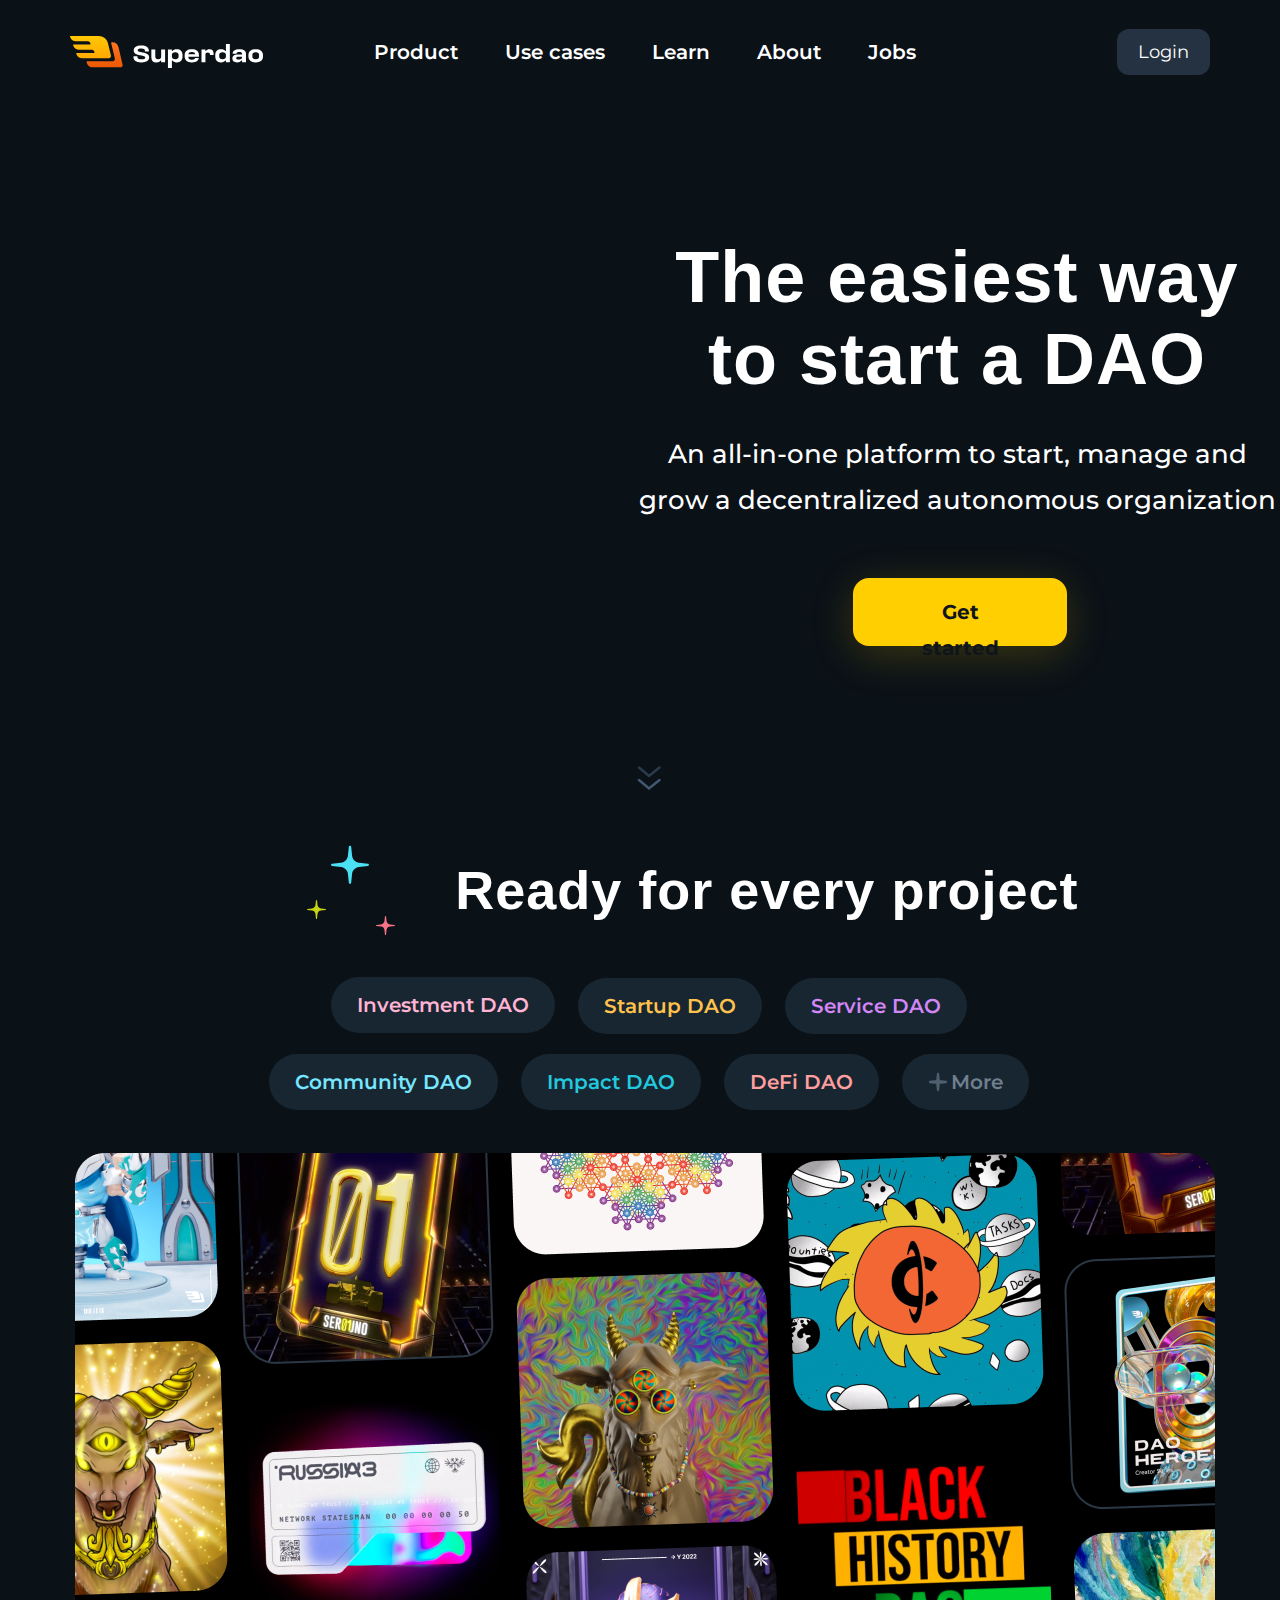
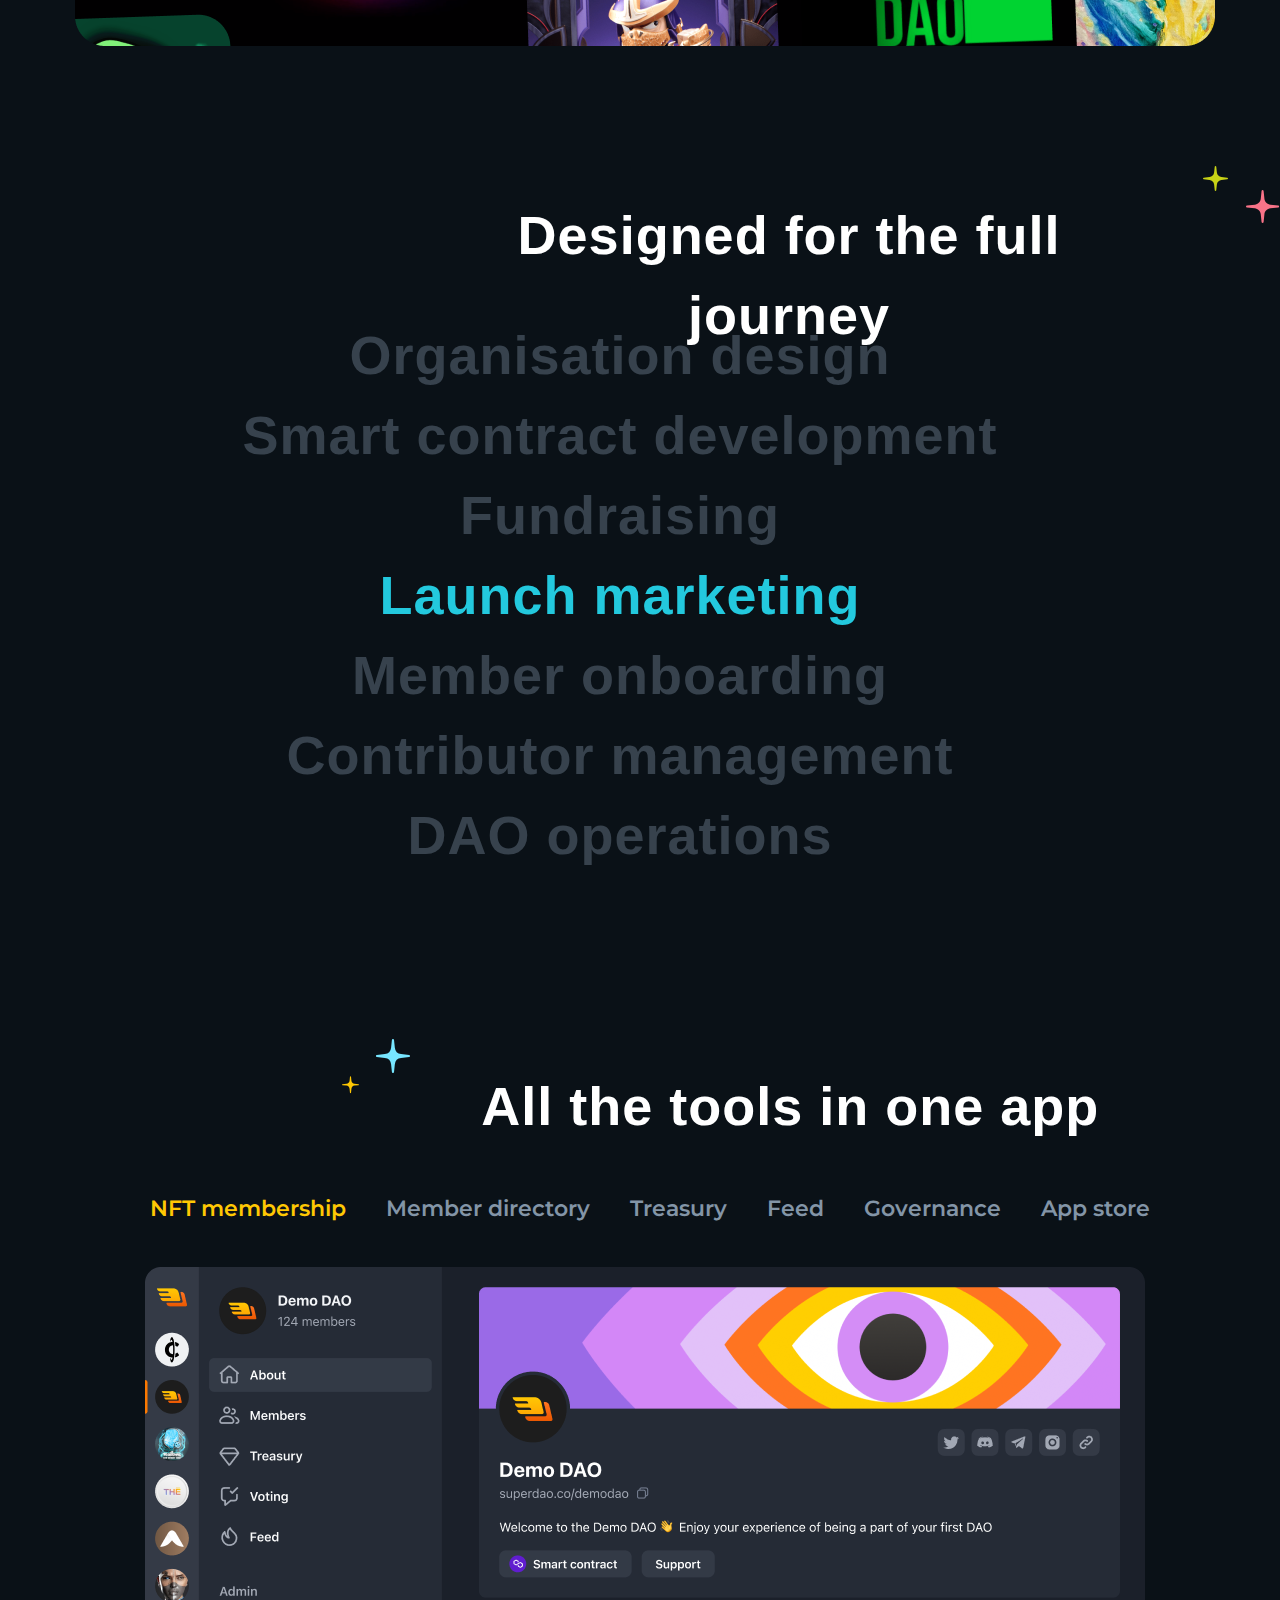
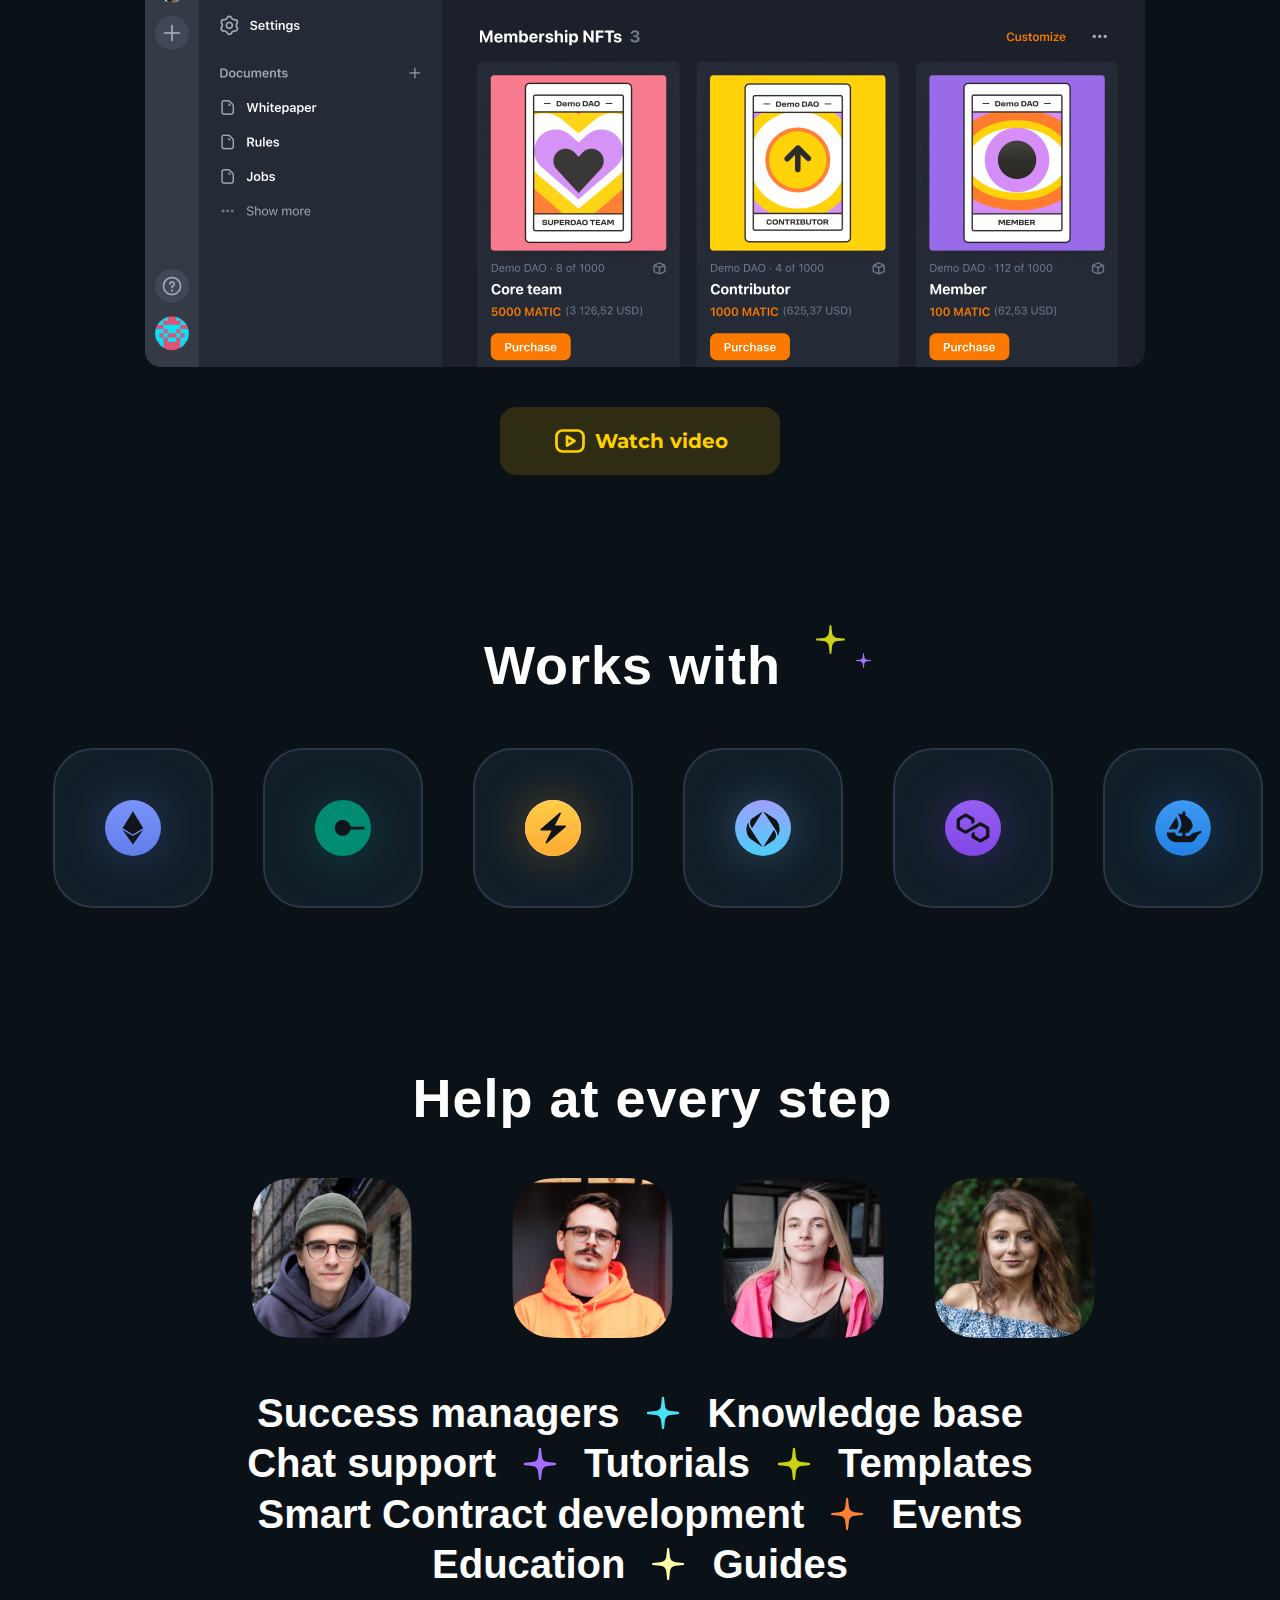
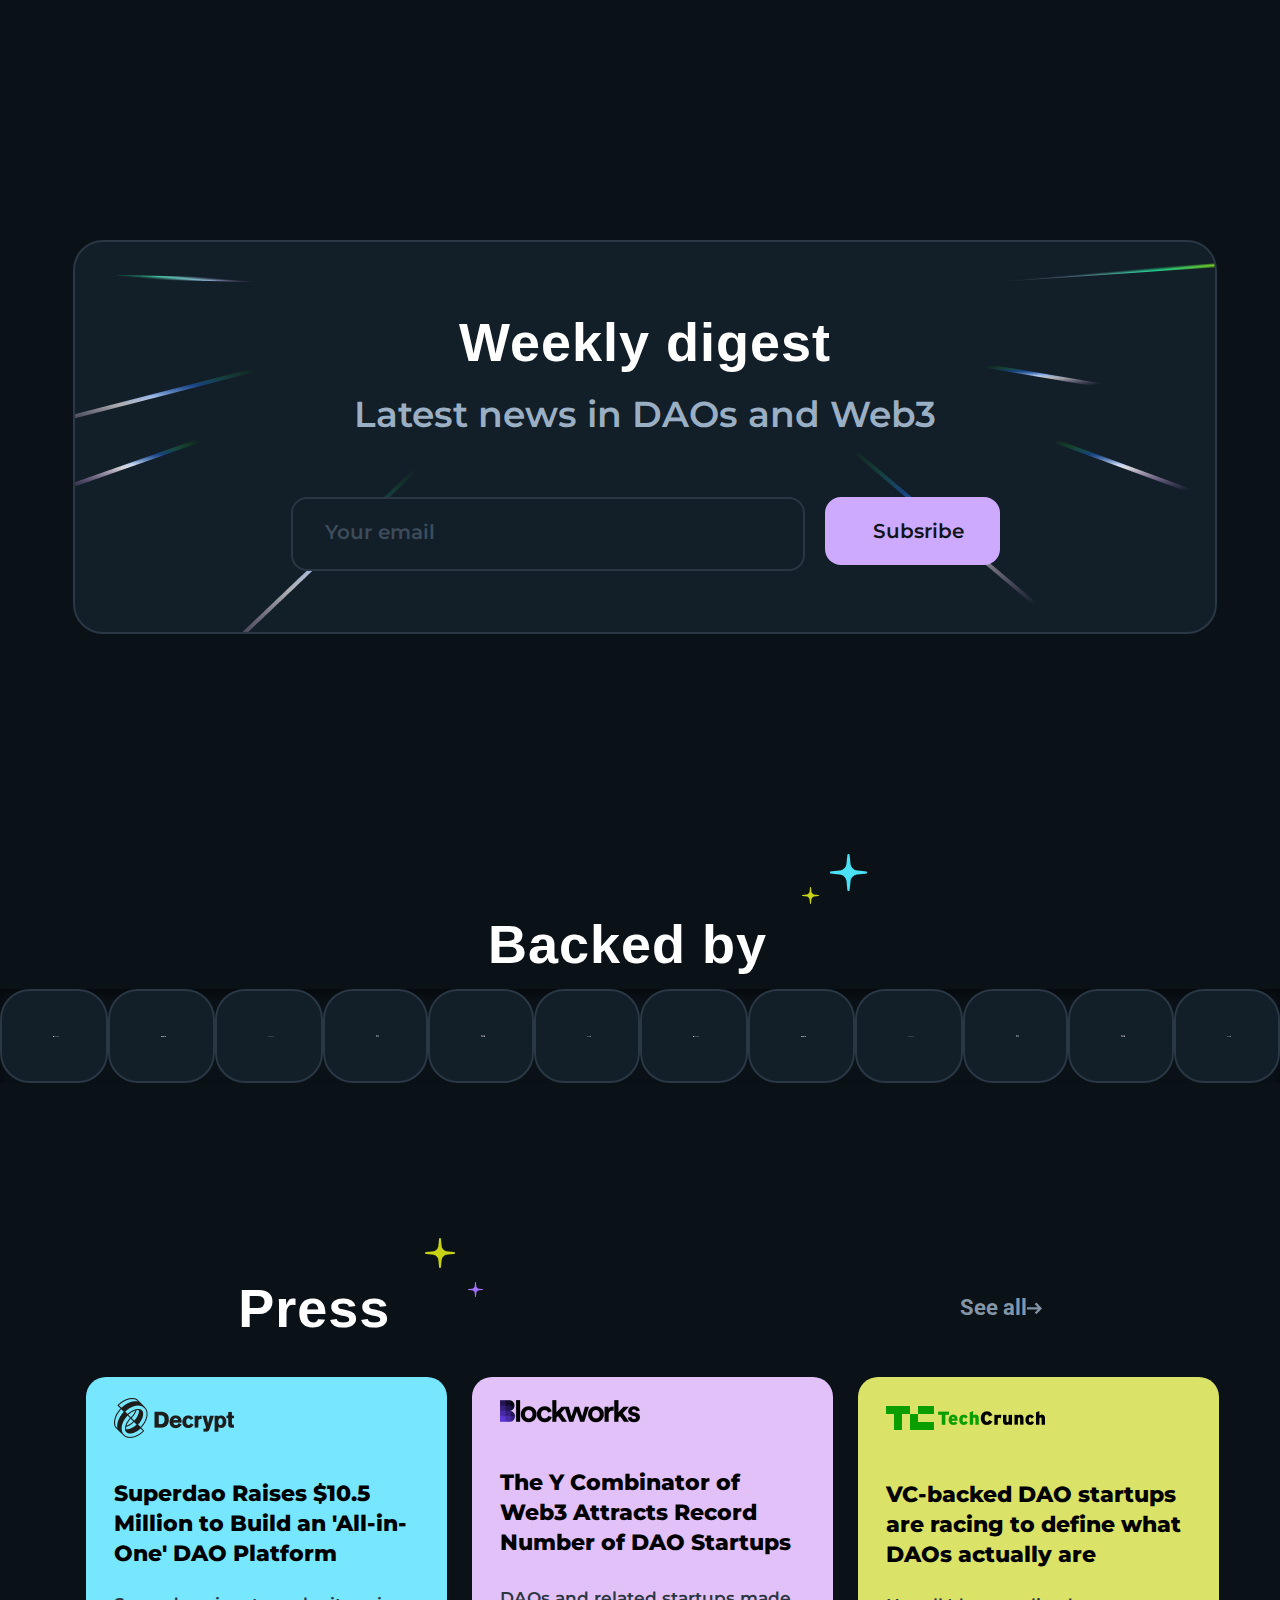
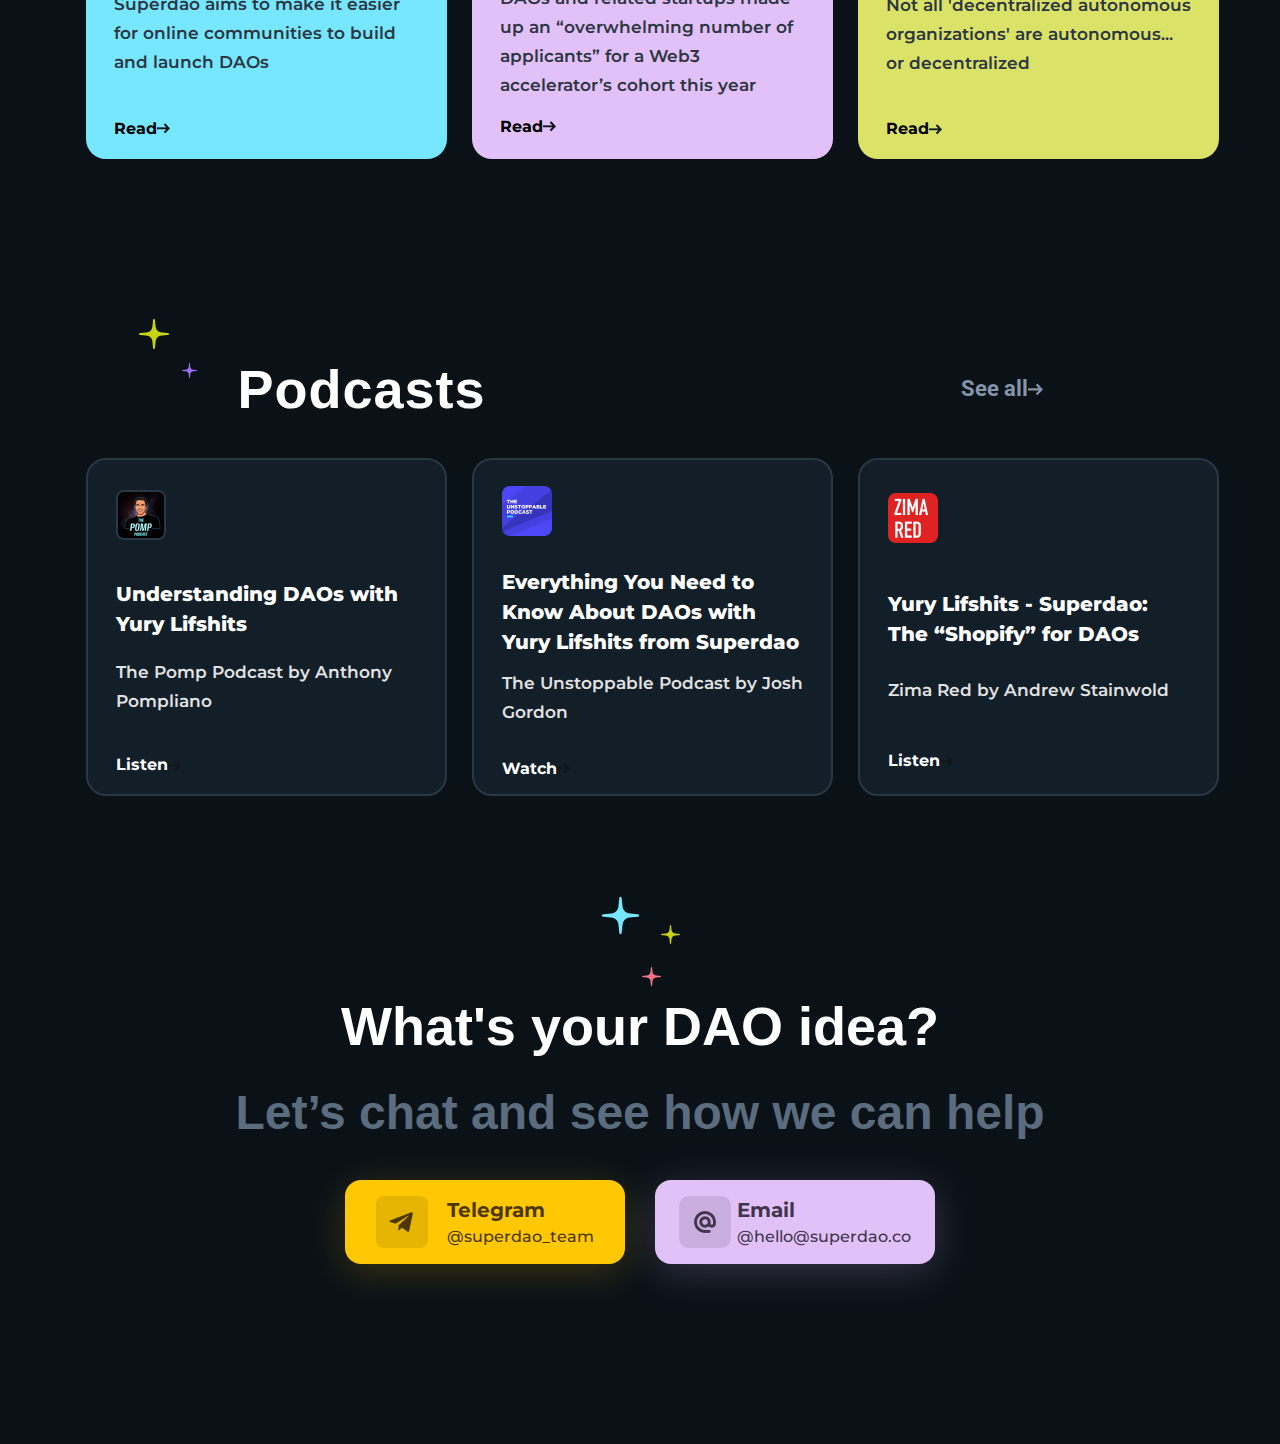
==== html/index.html @ 00658f01 "first commit" ====
<!DOCTYPE html>
<html lang="en">
<head>
    <meta charset="UTF-8">
    <meta name="viewport" content="width=device-width, initial-scale=1.0">
    <link rel="stylesheet" href="/css/styles.css">
    <link href='https://fonts.googleapis.com/css?family=Montserrat' rel='stylesheet'>

    <title>Document</title>
</head>
<body>
    <section class="container-header">
        <div class="wrap wrap-padding">
            <header class="header">
              <a href="#" class="header__logo">
                <img src="/img/header/Logo.svg" alt="logo" />
              
              </a>
              <nav class="header__menu header__menu--adaptive">
                <ul class="header__menu-list">
                  <li class="header__menu-item"><a href="#">Product</a></li>
                  <li class="header__menu-item"><a href="#">Use cases</a></li>
                  <li class="header__menu-item"><a href="#">Learn</a></li>
                  <li class="header__menu-item"><a href="#">About</a></li>
                  <li class="header__menu-item"><a href="#">Jobs</a></li>
                </ul>
              </nav>
              <div class="header__btns">
                <button class="header__btn--transparent">Login</button>
              </div>
    
              <div class="header-menu-btn">
                <input type="checkbox" />
                <nav class="header__menu header__menu--side">
                  <ul class="header__menu-list">
                    <li class="header__menu-item">
                      <a href="/" class="header__menu-link">Product</a>
                    </li>
                    <li class="header__menu-item">
                      <a href="/" class="header__menu-link">Use cases</a>
                    </li>
                    <li class="header__menu-item">
                      <a href="/" class="header__menu-link">Learn</a>
                    </li>
                    <li class="header__menu-item">
                      <a href="/" class="header__menu-link">About</a>
                    </li>
                    <li class="header__menu-item">
                      <a href="/" class="header__menu-link">Jobs</a>
                    </li>
                  </ul>
                </nav>
              </div>
            </header>
          </div>
    </section>
    <section class="container-info"> 
        <div class="dashboard">
        <div class="dashboard__info">
          <h1 class="dashboard__title">The easiest way to start a DAO</h1>
          <p class="dashboard__text">
            An all-in-one platform to start, manage and grow a decentralized autonomous organization
          </p>
          <button class="dashboard__btn">Get started</button>
        </div>
      </div>
    </section>
    <section class="ivent-project">
      <div class="row_img">
        <img class="dashboard__title__rows" src="\img\body\rows.svg" alt="logo" />
      </div>
      <div class="dashboard__pj">
        <img class="dashboard__title__star" src="\img\body\Group 5604.svg" alt="logo" />
        <h1 class="dashboard__header__text">Ready for every project</h1>
      </div>
      <div class="container__tag">
        <div class="block__tag__text">
          <span class="tag__text">Investment DAO</span>
          <span class="tag__text2">Startup DAO</span>
          <span class="tag__text3">Service DAO</span>
          <span class="tag__text4">Community DAO</span>
          <span class="tag__text5">Impact DAO</span>
          <span class="tag__text6">DeFi DAO</span>
          <span class="tag__text7"><span><img src="/img/body/Star8.svg" alt=""></span><span class="block__text">More</span></span>
      </div>
      </div>
      <div class="img__block"> <img src="/img/body/Frame 5535.png" alt=""></div>
    </section>

    <section>
      <div class="dashboard__pj">
        <h1 class="dashboard__header__text2">Designed for the full journey</h1>
        <img class="dashboard__title__2star" src="/img/body/Group2Star.svg" alt="logo" /> 
      </div>
      <div class="dashboard__pj__textDown">
        <div class="dashboard__header__text3">Organisation design</div>
        <div class="dashboard__header__text3">Smart contract development</div>
        <div class="dashboard__header__text3">Fundraising</div>
        <div class="dashboard__header__textBl">Launch marketing</div>
        <div class="dashboard__header__text3">Member onboarding</div>
        <div class="dashboard__header__text3">Contributor management</div>
        <div class="dashboard__header__text3">DAO operations</div>
      </div>
    </section>

    <section>
      <div class="dashboard__pjTools">
        <img class="dashboard__title__2star" src="/img/body/star2.svg" alt="logo" /> 
        <h1 class="dashboard__header__textTools">All the tools in one app</h1>
      </div>
      <ul class="tags__tools_list">
        <li class="tags_toolsFirst">NFT membership</li>
        <li class="tags_tools">Member directory</li>
        <li class="tags_tools">Treasury</li>
        <li class="tags_tools">Feed</li>
        <li class="tags_tools">Governance</li>
        <li class="tags_tools">App store</li>
      </ul>
    </div>
    <div class="img__block"> <img src="/img/body/ToolsImg.png" alt=""></div>
    <div class="btn__container">
      <button class="watch__btn"><img src="/img/body/btnWatch.svg" alt="">Watch video</button>

    </div>
    <div class="dashboard__text__works">
      <h1 class="dashboard__header__works">Works with</h1>
      <img class="dashboard__title__2star" src="/img/body/starsWorks.svg" alt="logo" /> 
    </div>
     <div class="cardsTools">
      <img class="card__img" src="/img/body/cards/cards1.svg" alt="">
      <img class="card__img" src="/img/body/cards/cards2.svg" alt="">
      <img class="card__img" src="/img/body/cards/cards3.svg" alt="">
      <img class="card__img" src="/img/body/cards/cards4.svg" alt="">
      <img class="card__img" src="/img/body/cards/cards5.svg" alt="">
      <img class="card__img" src="/img/body/cards/cards6.svg" alt="">
     </div>
    </section>
    
    <section>
      <div class="dashboard__pjHelp">
        <h1 class="dashboard__header__textTools">Help at every step</h1>
      </div>
      <div class="img_help">
        <img class="card__img" src="/img/body/cardsHelpPhot/cards1.png" alt="">
        <img class="card__img" src="/img/body/cardsHelpPhot/cards2.svg" alt="">
        <img class="card__img" src="/img/body/cardsHelpPhot/cards3.png" alt="">
        <img class="card__img" src="/img/body/cardsHelpPhot/cards4.png" alt="">
        <img class="card__img" src="/img/body/cardsHelpPhot/cards5.png" alt="">
       </div>
       <div class="container_helper__text">
       <div class="block__text__help">
        <div class="help__txt">Success managers</div>
        <div class="help__img"><img src="/img/body/stars/sBluse.svg" alt=""></div>
        <div class="help__txt">Knowledge base</div>
        
        <div class="help__txt">Chat support</div>
        <div class="help__img"><img src="/img/body/stars/sPurpule.svg" alt=""></div>
        <div class="help__txt">Tutorials</div>
        <div class="help__img"><img src="/img/body/stars/sYelou.svg" alt=""></div>
        <div class="help__txt">Templates</div>
        
        <div class="help__txt">Smart Contract development</div>
        <div class="help__img"><img src="/img/body/stars/sOrange.svg" alt=""></div>
        <div class="help__txt">Events</div>

        <div class="help__txt">Education</div>
        <div class="help__img"><img src="/img/body/stars/sWhiteYolou.svg" alt=""></div>
        <div class="help__txt">Guides</div>
       </div></div>
    </section>

    <section>
      <div class="block__weekly">
         <div class="container__weekly">
          <div class="center__block">
            <div class="dashboard__pjWeekly">
              <h1 class="dashboard__header__textWeekly">Weekly digest</h1>
            </div>
            <div class="weekly__text">
              Latest news in DAOs and Web3
            </div>
            <div class="block__btn"><input class="inp__weekly" type="email" name="" id="emailWeekly" placeholder="Your email">
            <button  class="sub__btn">Subsribe</button>
            </div>
          </div>
      </div></div>
    </section>
    <section>
      <div class="dashboard__text__backed">
        <h1 class="dashboard__header__works">Backed by</h1>
        <img class="dashboard__title__2star" src="/img/body/starBacked.png" alt="logo" /> 
      </div>
      <div class="container__cards__backed">
        <div class="card__backed"><img src="/img/body/backedByCard/Aliance.png" alt=""></div>
        <div class="card__backed"><img src="/img/body/backedByCard/Digital.png" alt=""></div>
        <div class="card__backed"><img src="/img/body/backedByCard/OneBl.png" alt=""></div>
        <div class="card__backed"><img src="/img/body/backedByCard/Fika.png" alt=""></div>
        <div class="card__backed"><img src="/img/body/backedByCard/Pear.png" alt=""></div>
        <div class="card__backed"><img src="/img/body/backedByCard/Shima.png" alt=""></div>
        <div class="card__backed"><img src="/img/body/backedByCard/Aliance.png" alt=""></div>
        <div class="card__backed"><img src="/img/body/backedByCard/Digital.png" alt=""></div>
        <div class="card__backed"><img src="/img/body/backedByCard/OneBl.png" alt=""></div>
        <div class="card__backed"><img src="/img/body/backedByCard/Fika.png" alt=""></div>
        <div class="card__backed"><img src="/img/body/backedByCard/Pear.png" alt=""></div>
        <div class="card__backed"><img src="/img/body/backedByCard/Shima.png" alt=""></div>
      </div>
    </section>
    <section> 
      <div class="header__block__press">
        <div class="dashboard__text__press">
        <h1 class="dashboard__header__works">Press</h1>
        <img class="dashboard__title__2star" src="/img/body/sPress.png" alt="logo" /> 
      </div>
      <div class="header__press__text">See all <img src="/img/body/rowPress.png" alt=""></div>
    </div>
    <div class="container__block_press">
      <div class="press__block">
        <div class="press__block__img"><img src="/img/body/pressCard/card1.png" alt="">
        </div>
        <div class="press__block__Htext">Superdao Raises $10.5 Million to Build an 'All-in-One' DAO Platform</div>
        <div class="press__block__maintext">Superdao aims to make it easier for online communities to build and launch DAOs</div>
        <div class="press__block__readrow">Read <img src="/img/body/pressCard/cardRow.png" alt=""></div>
      </div>
      <div class="press__block2">
        <div class="press__block__img"><img src="/img/body/pressCard/card2.png" alt="">
        </div>
        <div class="press__block__Htext">The Y Combinator of Web3 Attracts Record Number of DAO Startups</div>
        <div class="press__block__maintext">DAOs and related startups made up an “overwhelming number of applicants” for a Web3 accelerator’s cohort this year</div>
        <div class="press__block__readrow">Read <img src="/img/body/pressCard/cardRow.png" alt=""></div>
      </div>
      <div class="press__block3">
        <div class="press__block__img"><img src="/img/body/pressCard/card3.png" alt="">
        </div>
        <div class="press__block__Htext">VC-backed DAO startups are racing to define what DAOs actually are</div>
        <div class="press__block__maintext">Not all 'decentralized autonomous organizations' are autonomous... or decentralized</div>
        <div class="press__block__readrow">Read <img src="/img/body/pressCard/cardRow.png" alt=""></div>
      </div>
    </div>
    </section>
    <section> 
      <div class="header__block__press">
        <div class="dashboard__text__prodcast">
        <img class="dashboard__title__2starPod" src="/img/body/sPress.png" alt="logo" /> 
        <h1 class="dashboard__header__podcast">Podсasts</h1>
      </div>
      <div class="header__press__text">See all <img src="/img/body/rowPress.png" alt=""></div>
    </div>
    <div class="container__block_press">
      <div class="podcast__block">
        <div class="podcast__block__img"><img src="/img/body/podcaseImf/podcard1.png" alt="">
        </div>
        <div class="podcast__block__Htext">Understanding DAOs with Yury Lifshits</div>
        <div class="podcast__block__maintext">The Pomp Podcast
          by Anthony Pompliano</div>
        <div class="podcast__block__readrow">Listen <img src="/img/body/pressCard/cardRow.png" alt=""></div>
      </div>
      <div class="podcast__block">
        <div class="podcast__block__img"><img src="/img/body/podcaseImf/podcard2.png" alt="">
        </div>
        <div class="podcast__block__Htext">Everything You Need to Know About DAOs with Yury Lifshits from Superdao</div>
        <div class="podcast__block__maintext">The Unstoppable Podcast
          by Josh Gordon</div>
        <div class="podcast__block__readrow">Watch <img src="/img/body/pressCard/cardRow.png" alt=""></div>
      </div>
      <div class="podcast__block">
        <div class="podcast__block__img"><img src="/img/body/podcaseImf/podcard3.png" alt="">
        </div>
        <div class="podcast__block__Htext">Yury Lifshits - Superdao: The “Shopify” for DAOs</div>
        <div class="podcast__block__maintext">Zima Red
          by Andrew Stainwold</div>
        <div class="podcast__block__readrow">Listen <img src="/img/body/pressCard/cardRow.png" alt=""></div>
      </div>
    </div>
    </section>
    <section>
      <div class="main__stars3">
        <img src="/img/body/stars3.png" alt="">
      </div>
      <h1 class="dashboard__title__text">What's your DAO idea?</h1>
<div class="dashboard__title__maintext" >Let’s chat and see how we can help</div>

<div class="container__btn__feedback">
  <button class="btn__tg">
    <img src="/img/body/btnImg/tgbtn.png" alt="">
    <div class="btn__text">
      <div class="text__btn__main">Telegram</div>
      <div class="text__btn__text">@superdao_team</div>
    </div>
    
  </button>
  <button class="btn__email">
    <img src="/img/body/btnImg/mailbtn.png" alt="">
    <div class="btn__text">
      <div class="text__btn__main__email">Email</div>
      <div class="text__btn__text__email">@hello@superdao.co</div>
    </div>
    
  </button>
</div>
    </section>
</body>
</html>
---- css/styles.css ----
@charset "UTF-8";
/**
 * Сброс стилей
 **/
 
@import url("https://fonts.googleapis.com/css2?family=Roboto:wght@400;500;700;900&display=swap");
html, body, div, span, applet, object, iframe,
h1, h2, h3, h4, h5, h6, p, blockquote, pre,
a, abbr, acronym, address, big, cite, code,
del, dfn, em, img, ins, kbd, q, s, samp,
small, strike, strong, sub, sup, tt, var,
b, u, i, center,
dl, dt, dd, ol, ul, li,
fieldset, form, label, legend,
table, caption, tbody, tfoot, thead, tr, th, td,
article, aside, canvas, details, embed,
figure, figcaption, footer, header, hgroup,
menu, nav, output, ruby, section, summary,
time, mark, audio, video {
  margin: 0;
  padding: 0;
  border: 0;
  font-size: 100%;
  vertical-align: baseline;
}

article, aside, details, figcaption, figure, footer, header, hgroup, menu, nav, section, summary {
  display: block;
}

ol, ul {
  list-style: none;
}

blockquote, q {
  quotes: none;
}

blockquote:before, blockquote:after, q:before, q:after {
  content: "";
  content: none;
}

table {
  border-collapse: collapse;
  border-spacing: 0;
}

h1, h2, h3, h4, h5, h6 {
  font-weight: normal;
}

input {
  outline: 0;
}

article, aside, details, figcaption, figure, footer, header, hgroup, main, nav, section, summary {
  display: block;
}

/*Basic style*/
body {
  font-family: "Roboto", sans-serif;
  background: #0A1117;
}

.container {
  min-width: 320px;
  max-width: 100%;
  box-sizing: border-box;
  margin: 0 auto;
}

.wrap {
  min-width: 320px;
  min-height: 104px;
  left: 390px;
  max-width: 1140px;
  box-sizing: border-box;
  display: flex;
  flex-direction: column-reverse;
  justify-content: center;
  margin: 0 auto;
}

p,
a,
button {
  color: #FFFFFF;
}

img {
  display: block;
  max-width: 100%;
  height: auto;
}

html,
body {
  overflow-x: hidden;
}

.intro-analytics {
  padding-top: 50px;
  position: relative;
}
.intro-analytics::after {
  content: "";
  position: absolute;
  z-index: -1;
  top: 0;
  left: 0;
  right: 0;
  bottom: 0;
  width: 100%;
  height: 100%;
  background: #172755;
  clip-path: polygon(0 0, 100% 0, 100% 75%, 0% 100%);
}
.intro-analytics::before {
  content: "";
  position: absolute;
  z-index: -1;
  left: 0;
  right: 0;
  bottom: -17px;
  width: 100%;
  height: 100%;
  background: #ef2a82;
  clip-path: polygon(0 0, 100% 0, 100% 75%, 0% 100%);
}

.header {
  display: flex;
  align-items: center;
}
.header .header-menu-btn {
  display: none;
}
.header nav {
  flex-grow: 1;
}
.header__logo {
  display: flex;
  align-items: center;
  margin-right: 98px;
  text-decoration: none;
}
.header__logo img {
  margin-right: 13px;
}
.header__logo p {
  font-size: 20px;
  text-transform: uppercase;
  color: #fff;
  font-weight: 600;
}

.header__menu-list {
  display: flex;
}
.header__menu-item {
  margin-right: 36px;
  font-size: 20px;
  color:#FFFFFF ;
  margin-right: 47px;
  font-weight:600;
  font-family: 'Montserrat', sans-serif;
}
.header__menu-item a {
  text-decoration: none;
}

.header__btns {
  z-index: 2;
}
.header__btns .header__btn--transparent {
  border: 1px solid transparent;
  background-color: #243241;
  border-radius: 12px;
  font-size: 18px;
  padding: 11px 20px;
  font-family: 'Montserrat', sans-serif;
  cursor: pointer;
}
.header__btns .header__btn--circled {
  border: 1px solid #f8f9ff;
  background-color: transparent;
  border-radius: 68px;
  color: #8794ba;
  font-size: 16px;
  padding: 10px 53px;
  cursor: pointer;
}


@media screen and (max-width: 1200px) {
  .intro-analytics::after, .intro-analytics::before {
    clip-path: polygon(0 0, 100% 0, 100% 80%, 0% 100%);
  }
  .wrap-padding {
    padding: 0 15px;
  }
  .header {
    justify-content: space-between;
  }
  .header__logo {
    flex-grow: 1;
  }
  .header .header-menu-btn {
    display: block;
    position: relative;
  }
  .header .header-menu-btn input {
    cursor: pointer;
    position: relative;
    visibility: hidden;
    width: 24px;
    height: 24px;
  }
  .header .header-menu-btn input:checked ~ .header__menu--side {
    opacity: 1;
    transform: translateX(0);
  }
  .header .header-menu-btn input::before {
    content: "";
    position: absolute;
    width: 24px;
    height: 24px;
    top: 0;
    left: 0;
    visibility: visible;
    background: url("../../assets/icons/menu-icon.svg") no-repeat;
  }
  .header__menu--side {
    position: absolute;
    z-index: 1;
    top: 40px;
    right: -15px;
    background: #1e3681;
    padding: 15px 20px;
    border-radius: 5px;
    transform: translateX(100%);
    opacity: 0;
    transition: all 0.5s;
  }
  .header__menu--side ul {
    flex-direction: column;
  }
  .header__menu--side ul li {
    margin-bottom: 30px;
  }
  .header__menu--side ul li:last-child {
    margin: 0;
  }
  .header__menu--adaptive {
    display: none;
  }
  .header__btn--adaptive {
    display: none;
  }
}

.dashboard__title{
    display: flex;
    color: #FFFFFF;
    font-size: 72px;
    font-weight: 700;
    text-align: center;
    max-width: 642px;
    max-height: 164px;
    font-family: 'Loos Wide', sans-serif ;
    margin: 132px 0 0 636px ;
    line-height: 82px;
    letter-spacing: 1px;
    text-decoration-skip-ink: none;
}
.dashboard__text{

    font-family: 'Montserrat', sans-serif;
    display: flex;
    text-align: center;
    font-size: 26px;
    font-weight: 500;
    line-height: 46px;
    text-align: center;
    text-underline-position: from-font;
    text-decoration-skip-ink: none;
    max-width: 642px;
    margin: 31px 0 0 636px ;

}
.dashboard__btn{
width: 214px;
height: 68px;
top: 580px;
left: 853px;
padding: 16px 48px 16px 48px;
gap: 0px;
border-radius: 16px;
opacity: 0px;
box-shadow: 0px 9px 44px 0px #FFCF0133;
background-color: #FFCF01;
font-family: Montserrat;
font-size: 20px;
font-weight: 700;
border-width: 0;
line-height: 36px;
text-align: center;
color: #10151A;
text-underline-position: from-font;
text-decoration-skip-ink: none;
margin: 55px 0 50px 853px ;

}
.dashboard__header__text{
    color: #FFFFFF;
    font-size: 54px;
    font-weight: 800;
    text-align: center;
    max-width: 1140x;
    max-height: 80px;
    font-family: 'Loos Wide', sans-serif ;
    line-height: 80px;
    letter-spacing: 1px;
    text-decoration-skip-ink: none;
    margin-left: 60px;
    display:table-cell;
}
.dashboard__title__star{
  position: relative;
  display:table-row;

}
.row_img{
  
  display: flex;
margin-top: 70px;
margin-bottom: 54px;
justify-content: center;
margin-left: 17px;
}
.dashboard__title__rows{
  display: flex;
}
.dashboard__pj{
  display:flex;
  align-items: center;
margin-left: 24%;
margin-bottom: 42px ;
}
.tag__text{
  display:inline-block;
  font-family: 'Montserrat', sans-serif;
font-weight: 600;
line-height: 40px;
font-size: 20px;
text-align: center;
text-decoration-skip-ink: none;
color: #FFB4D3;
background-color: #182632;
border-radius: 100px;
padding: 8px 26px 8px 26px;
margin-right: 23px;
margin-bottom: 21px;

}
.tag__text2{
  display:inline-block;
  font-family: 'Montserrat', sans-serif;
font-weight: 600;
line-height: 40px;
font-size: 20px;
text-align: center;
text-decoration-skip-ink: none;
color: #FFC24C;
background-color: #182632;
border-radius: 100px;
padding: 8px 26px 8px 26px;
margin-right: 23px;
margin-bottom: 20px;

}
.tag__text3{
  display:inline-block;
  font-family: 'Montserrat', sans-serif;
font-weight: 600;
line-height: 40px;
font-size: 20px;
text-align: center;
text-decoration-skip-ink: none;
color: #D387F7;
background-color: #182632;
border-radius: 100px;
padding: 8px 26px 8px 26px;
margin-right: 23px;
margin-bottom: 20px;

}
.tag__text4{
  display:inline-block;
  font-family: 'Montserrat', sans-serif;
font-weight: 600;
line-height: 40px;
font-size: 20px;
text-align: center;
text-decoration-skip-ink: none;
color: #77E6FF;
background-color: #182632;
border-radius: 100px;
padding: 8px 26px 8px 26px;
margin-right: 23px;
margin-bottom: 20px;
}
.tag__text5{
  display:inline-block;
  font-family: 'Montserrat', sans-serif;
font-weight: 600;
line-height: 40px;
font-size: 20px;
text-align: center;
text-decoration-skip-ink: none;
color: #23C9DE;
background-color: #182632;
border-radius: 100px;
padding: 8px 26px 8px 26px;
margin-right: 23px;
margin-bottom: 20px;
}
.tag__text6{
  display:inline-block;
  font-family: 'Montserrat', sans-serif;
font-weight: 600;
line-height: 40px;
font-size: 20px;
text-align: center;
text-decoration-skip-ink: none;
color: #FF9E9E;
background-color: #182632;
border-radius: 100px;
padding: 8px 26px 8px 26px;
margin-right: 23px;
margin-bottom: 20px;
}
.tag__text7{
  display:flex;
  align-items: center;
  font-family: 'Montserrat', sans-serif;
font-weight: 600;
line-height: 40px;
font-size: 20px;
text-align: center;
text-decoration-skip-ink: none;
color: #707F8D;
background-color: #182632;
border-radius: 100px;
padding: 8px 26px 8px 26px;
margin-right: 23px;
margin-bottom: 20px;
}
.block__tag__text{
      display: flex;
      line-height:1px;
      text-align: center;
      max-width: 893px;
      align-items: center;
      flex-wrap: wrap;
      justify-content: center;
      margin-left: 40px;

}

.container__tag{
  display: flex;
  justify-content: space-around;
}
.block__text{
  margin-left: 3px;
}
.img__block{
 display: flex;   
 justify-content: space-around;
 margin-top: 23px;
 margin-left: 10px;
 margin-bottom: 120px;
}
.dashboard__title__2star{
  padding-bottom: 80px;
  margin-left: 35px;
}

.dashboard__header__text2{
  color: #FFFFFF;
  font-size: 54px;
  font-weight: 700;
  text-align: center;
  max-width: 1140x;
  max-height: 80px;
  font-family: 'Loos Wide', sans-serif ;
  line-height: 80px;
  letter-spacing: 1px;
  text-decoration-skip-ink: none;
  margin-left: 103px;
  display:table-cell;
 
}
.dashboard__pj__textDown{
  display: flex;
  flex-direction: column;
}
.dashboard__header__text3{
color: #37424D;
font-size: 54px;
font-weight: 700;
text-align: center;
max-width: 1140x;
max-height: 80px;
font-family: 'Loos Wide', sans-serif ;
line-height: 80px;
letter-spacing: 1px;
margin-left: -40px;
text-decoration-skip-ink: none;
display:table-cell;
}
.dashboard__pj__textDown{
  margin-top: -30px;
  margin-bottom: 163px;
}
.dashboard__header__textBl{
  color: #23C9DE;
font-size: 54px;
font-weight: 700;
text-align: center;
margin-left: -40px;
max-width: 1140x;
max-height: 80px;
font-family: 'Loos Wide', sans-serif ;
line-height: 80px;
letter-spacing: 1px;
text-decoration-skip-ink: none;
display:table-cell;
}
.dashboard__header__textTools{
  color: #FFFFFF;
  font-size: 54px;
  font-weight: 700;
  text-align: center;
  max-width: 1140x;
  max-height: 80px;
  font-family: 'Loos Wide', sans-serif ;
  line-height: 80px;
  letter-spacing: 1px;
  text-decoration-skip-ink: none;
  margin-left: 70px;
  display:table-cell;
}
.cardsTools{
  display: flex;
  justify-content: center;
  margin-left: -15px;
  margin-bottom: 150px;
}
.card__img{
  margin-left: 50px
}
.tags_tools{
  font-family: 'Montserrat', sans-serif;
font-size: 22px;
font-weight: 600;
line-height: 40px;
text-align: left;
text-underline-position: from-font;
text-decoration-skip-ink: none;
color: #8395A7;
margin-left: 40px;
margin-bottom: 15px ;

}
.tags__tools_list{
  display: flex;
  justify-content: center;
  margin-left: -20px;
}
.dashboard__pjTools{
  display:flex;
  align-items: center;
margin-left: 24%;
margin-bottom: 15px ;
}
.tags_toolsFirst{
  font-family: 'Montserrat', sans-serif;
  font-size: 22px;
  font-weight: 600;
  line-height: 40px;
  text-align: left;
  text-underline-position: from-font;
  text-decoration-skip-ink: none;
  color: #FFC803;
  margin-left: 40px;
  margin-bottom: 15px ;
}
.watch__btn{
  display: flex;
  width: 280px;
height: 68px;
top: 580px;
left: 853px;
padding: 16px 48px 16px 48px;
gap: 0px;
border-radius: 16px;
background-color: #FFCF0126;
font-family: 'Montserrat', sans-serif;
font-size: 20px;
font-weight: 700;
border-width: 0;
line-height: 36px;
text-align: center;
color: #FFCF01;
text-underline-position: from-font;
text-decoration-skip-ink: none;
justify-content: space-around;
}
.btn__container{
  display: flex;
  justify-content: space-around;
  margin: -80px 0 150px 0;
}
.dashboard__header__works{
  color: #FFFFFF;
  font-size: 54px;
  font-weight: 700;
  text-align: center;
  max-width: 1140x;
  max-height: 80px;
  font-family: 'Loos Wide', sans-serif ;
  line-height: 80px;
  letter-spacing: 1px;
  text-decoration-skip-ink: none;
  display:table-cell;}

  .dashboard__text__works{
    display: flex;
    justify-content: center;
    margin-left: 75px;
  }

  .dashboard__pjHelp{
    display:flex;
  align-items: center;
margin-bottom: 40px ;
justify-content: center;
margin-left: -45px;

  }
  .img_help{
    display: flex;
    justify-content: center;
    margin-left: 15px;
  }
  .help__txt{
    font-family: 'Loos Wide', sans-serif ;
    font-size: 40px;
font-weight: 700;
line-height: 50.4px;
text-align: left;
text-underline-position: from-font;
text-decoration-skip-ink: none;
color: white;

  }
  .block__text__help{
    display: flex;
    width: 902px;
    flex-wrap: wrap;
    align-items: center;
    justify-content: center;
  }
  .container_helper__text{
    display: flex;
    justify-content: center;
    margin-top: 50px;
    margin-bottom: 250px;
  }
  .help__img{
    margin: 0 27px 0 27px;
  }
  .container__weekly{
    margin-left: 10px;
    display: flex;
    width: 1140px;
height: 390px;
border: 2px solid #2A3744;
gap: 0px;
border-radius: 30px ;
background-color: #121E28;
background-image: url(/img/body/backgroundContainer.png);
justify-content: center;

  }
  .block__weekly{
    display: flex;
    justify-content: center;
  
  }
  .sub__btn{
    display: flex;
  width: 175px;
height: 68px;
padding: 16px 48px 16px 48px;
gap: 0px;
border-radius: 16px;
background-color: #CEAAFF;
font-family: 'Montserrat', sans-serif;
font-size: 20px;
font-weight: 600;
border-width: 0;
line-height: 36px;
text-align: center;
color: #10151A;
text-decoration-skip-ink: none;
justify-content: space-around;
margin-left: 20px;
  }
  .dashboard__header__textWeekly{
    color: #FFFFFF;
    font-size: 54px;
    font-weight: 700;
    text-align: center;
    max-width: 1140x;
    max-height: 80px;
    font-family: 'Loos Wide', sans-serif ;
    line-height: 80px;
    letter-spacing: 1px;
    text-decoration-skip-ink: none;
    margin-left: 70px;
    display:table-cell;
  }
  .weekly__text{
    font-family: 'Montserrat', sans-serif;
    font-size: 36px;
font-weight: 600;
line-height: 43.88px;
text-align: left;
text-decoration-skip-ink: none;
color: #9AAFC3;
margin-top: -50px;
  }
  .center__block{
    display: flex;
    flex-direction: column;
    justify-content: space-evenly;
    align-items: center;

  }
  .block__btn{
    display: flex;
  }
  .inp__weekly{
    width: 506px;
height: 68px;
gap: 0px;
border-radius: 16px;
border: 2px ;
opacity: 0px;
background: #121E28;
border: 2px solid #2A3744;
color: #3D4C5B;


  }
  input::placeholder {
    font-family: 'Montserrat', sans-serif;
font-size: 20px;
font-weight: 600;
text-align: left;
text-decoration-skip-ink: none;
color: #3D4C5B;
padding-left: 30px;

}
.dashboard__text__backed{
  margin-top: 220px;
  display: flex;
  justify-content: center;
  margin-left: 75px;
  align-items: flex-end;
}
.card__backed{
  display: flex;
  justify-content: center;
max-width: 334px;
max-height: 132px;
padding: 44.51px 47px 43.99px 51px;
gap: 10px;
border-radius: 30px ;
border: 2px solid #2A3744;
background-color: #121E28;
}
.container__cards__backed{
  width: 100%;
  display: flex;
  flex-wrap: nowrap;
  transform: translateY(5px);
  box-shadow: inset 0px 5px 10px 0px rgba(0, 0, 0, 0.486);
    align-items: center;
}
.dashboard__text__press{
  display: flex;
      justify-content: center;
      align-items: center;
}
.header__press__text{
  display: flex;
  font-size: 22px;
font-weight: 700;
line-height: 40px;
text-align: right;
color: #8395A7;
text-decoration-skip-ink: none;
align-items: center;

}
.header__block__press{
  margin-top: 160px;
  display: flex;
  justify-content: space-around;

}
.press__block{
  width: 361px;
height: 382px;
border-radius: 20px ;
background-color: #77E6FF;
display: flex;
flex-direction: column;
justify-content: space-around;
margin-left: 25px;
}

.press__block__img{
  margin-left: 28px;
}
.press__block__Htext{
  font-family: 'Montserrat', sans-serif;
font-size: 22px;
font-weight: 800;
line-height: 30px;
text-align: left;
text-decoration-skip-ink: none;
margin-left: 28px;
max-width: 305px;
max-height: 90px;
margin-bottom: -20px;
}

.press__block__maintext{
  font-family: 'Montserrat', sans-serif;font-size: 17px;
font-weight: 600;
line-height: 29px;
text-align: left;
text-decoration-skip-ink: none;
margin-left: 28px;
max-width: 305px;
max-height: 87px;
color: #2c3641;
}
.press__block__readrow{
  display: flex;
  font-family: 'Montserrat', sans-serif;font-size: 17px;
  font-size: 16px;
font-weight: 700;
line-height: 19.5px;
text-align: right;
text-decoration-skip-ink: none;
align-items: center;
margin-left: 28px;
}
.container__block_press{
  display: flex;
  justify-content: center;
}
.press__block2{
  width: 361px;
height: 382px;
border-radius: 20px ;
background-color: #E2C1F9;
display: flex;
flex-direction: column;
justify-content: space-around;
margin-left: 25px;
}
.press__block3{
  width: 361px;
height: 382px;
border-radius: 20px ;
background-color: #DBE268;
display: flex;
flex-direction: column;
justify-content: space-around;
margin-left: 25px;
}
.podcast__block{
  width: 357px;
  height: 334px;
  border-radius: 20px ;
  background-color: #121E28;
  display: flex;
  flex-direction: column;
  justify-content: space-around;
  margin-left: 25px;
  border: 2px solid #2A3744
}
.podcast__block__img{
  margin-left: 28px;
  margin-top: 10px;
}
.podcast__block__Htext{
  font-family: 'Montserrat', sans-serif;
font-size: 20px;
font-weight: 800;
line-height: 30px;
text-align: left;
text-decoration-skip-ink: none;
margin-left: 28px;
max-width: 305px;
max-height: 90px;
margin-bottom: -20px;
color: #FFFFFF;
}

.podcast__block__maintext{
  font-family: 'Montserrat', sans-serif;
  font-size: 17px;
font-weight: 600;
line-height: 29px;
text-align: left;
text-decoration-skip-ink: none;
margin-left: 28px;
max-width: 305px;
max-height: 87px;
color: #E2E2E2;
}
.podcast__block__readrow{
  display: flex;
  font-family: 'Montserrat', sans-serif;
  font-size: 17px;
  font-size: 16px;
font-weight: 700;
line-height: 19.5px;
text-align: right;
text-decoration-skip-ink: none;
align-items: center;
margin-left: 28px;
color: #FFFFFF;
}
.dashboard__header__podcast{
  color: #FFFFFF;
  font-size: 54px;
  font-weight: 700;
  text-align: center;
  max-width: 1140x;
  max-height: 80px;
  font-family: 'Loos Wide', sans-serif ;
  line-height: 80px;
  letter-spacing: 1px;
  text-decoration-skip-ink: none;
  display:table-cell;
}
.dashboard__text__prodcast{
  display: flex;
  align-items: center;
  margin-left: -98px;
}
.dashboard__title__2starPod{
  margin-bottom: 80px;
  margin-right: 40px;
}
.main__stars3{
  margin-top: 100px;
  display: flex;
  justify-content: space-around;
}
.dashboard__title__text{
  font-family: 'Loos Wide', sans-serif ;
font-size: 54px;
font-weight: 700;
line-height: 80px;
text-align: center;
text-decoration-skip-ink: none;
color: #FFFFFF;
}
.dashboard__title__maintext{
  font-family: 'Loos Wide', sans-serif ;
font-size: 48px;
font-weight: 700;
line-height: 74px;
text-align: center;
text-decoration-skip-ink: none;
color: #5A6C7E;
margin-top: 10px;
margin-bottom: 30px;
}
.btn__tg{
  width: 280px;
height: 84px;
border-radius: 16px;
background-color: #FFC803;
box-shadow: 0px 8px 40px 0px #FFC80333;
display: flex;
align-items: center;
justify-content: space-around;
border: none;
margin-right: 30px;

}

.text__btn__main{
  font-family: 'Montserrat', sans-serif;
font-size: 20px;
font-weight: 700;
line-height: 24.38px;
text-align: left;
text-decoration-skip-ink: none;
color: #4D3705;
margin-left: -30px;

}
.text__btn__text{
  font-family: 'Montserrat', sans-serif;
font-size: 16px;
font-weight: 500;
line-height: 19.5px;
text-align: left;
text-decoration-skip-ink: none;
color:#4D3705 ;
margin-top: 5px;
margin-left: -30px;
}
.btn__text{
display: flex;
flex-direction: column;

}
.container__btn__feedback{
  display: flex;
  justify-content: center;
margin-bottom: 180px;
}
.btn__email{
  width: 280px;
  height: 84px;
  border-radius: 16px;
  background-color: #E2C1F9;
  box-shadow: 0px 8px 40px 0px #E2C1F933;
  display: flex;
  align-items: center;
  justify-content: space-around;
  border: none;

}
.text__btn__main__email{
  font-family: 'Montserrat', sans-serif;
font-size: 20px;
font-weight: 700;
line-height: 24.38px;
text-align: left;
text-decoration-skip-ink: none;
color: #40354B;
margin-left: -30px;

}
.text__btn__text__email{
  font-family: 'Montserrat', sans-serif;
font-size: 16px;
font-weight: 500;
line-height: 19.5px;
text-align: left;
text-decoration-skip-ink: none;
color:#40354B ;
margin-top: 5px;
margin-left: -30px;
}
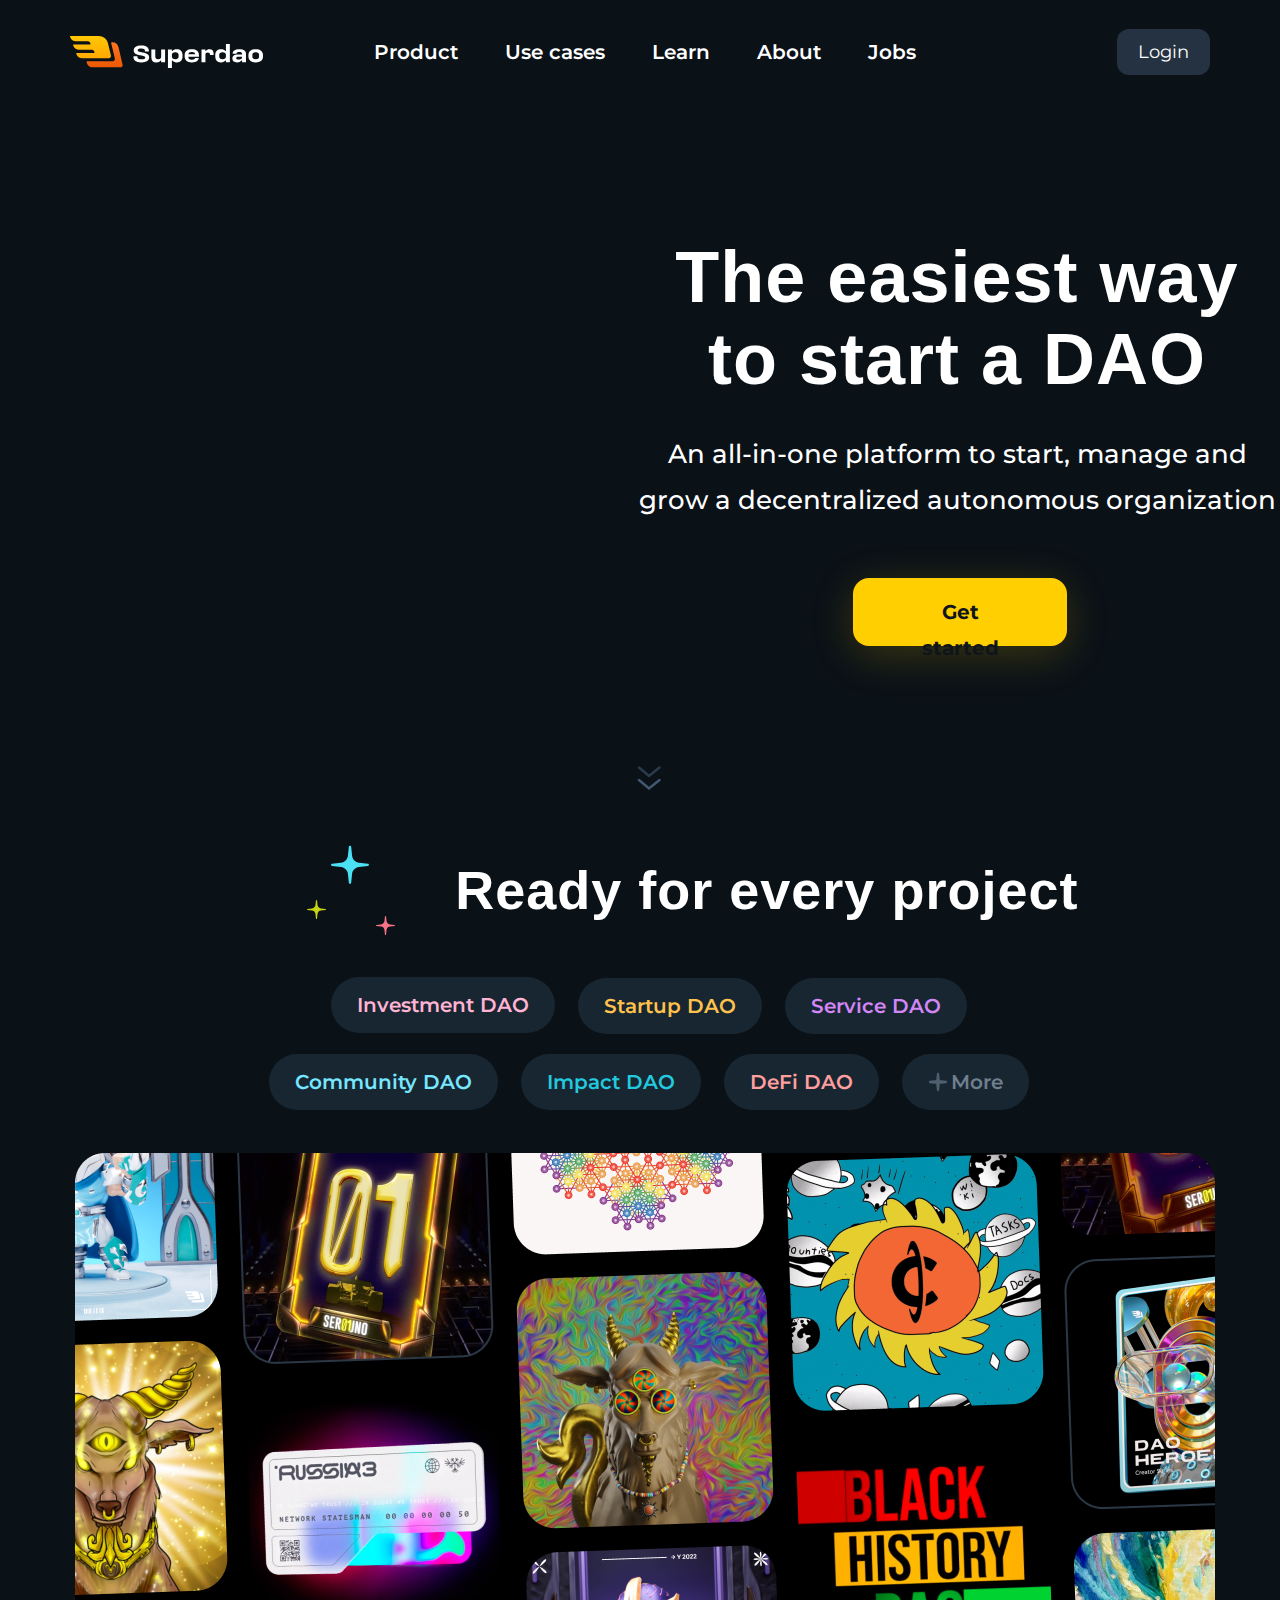
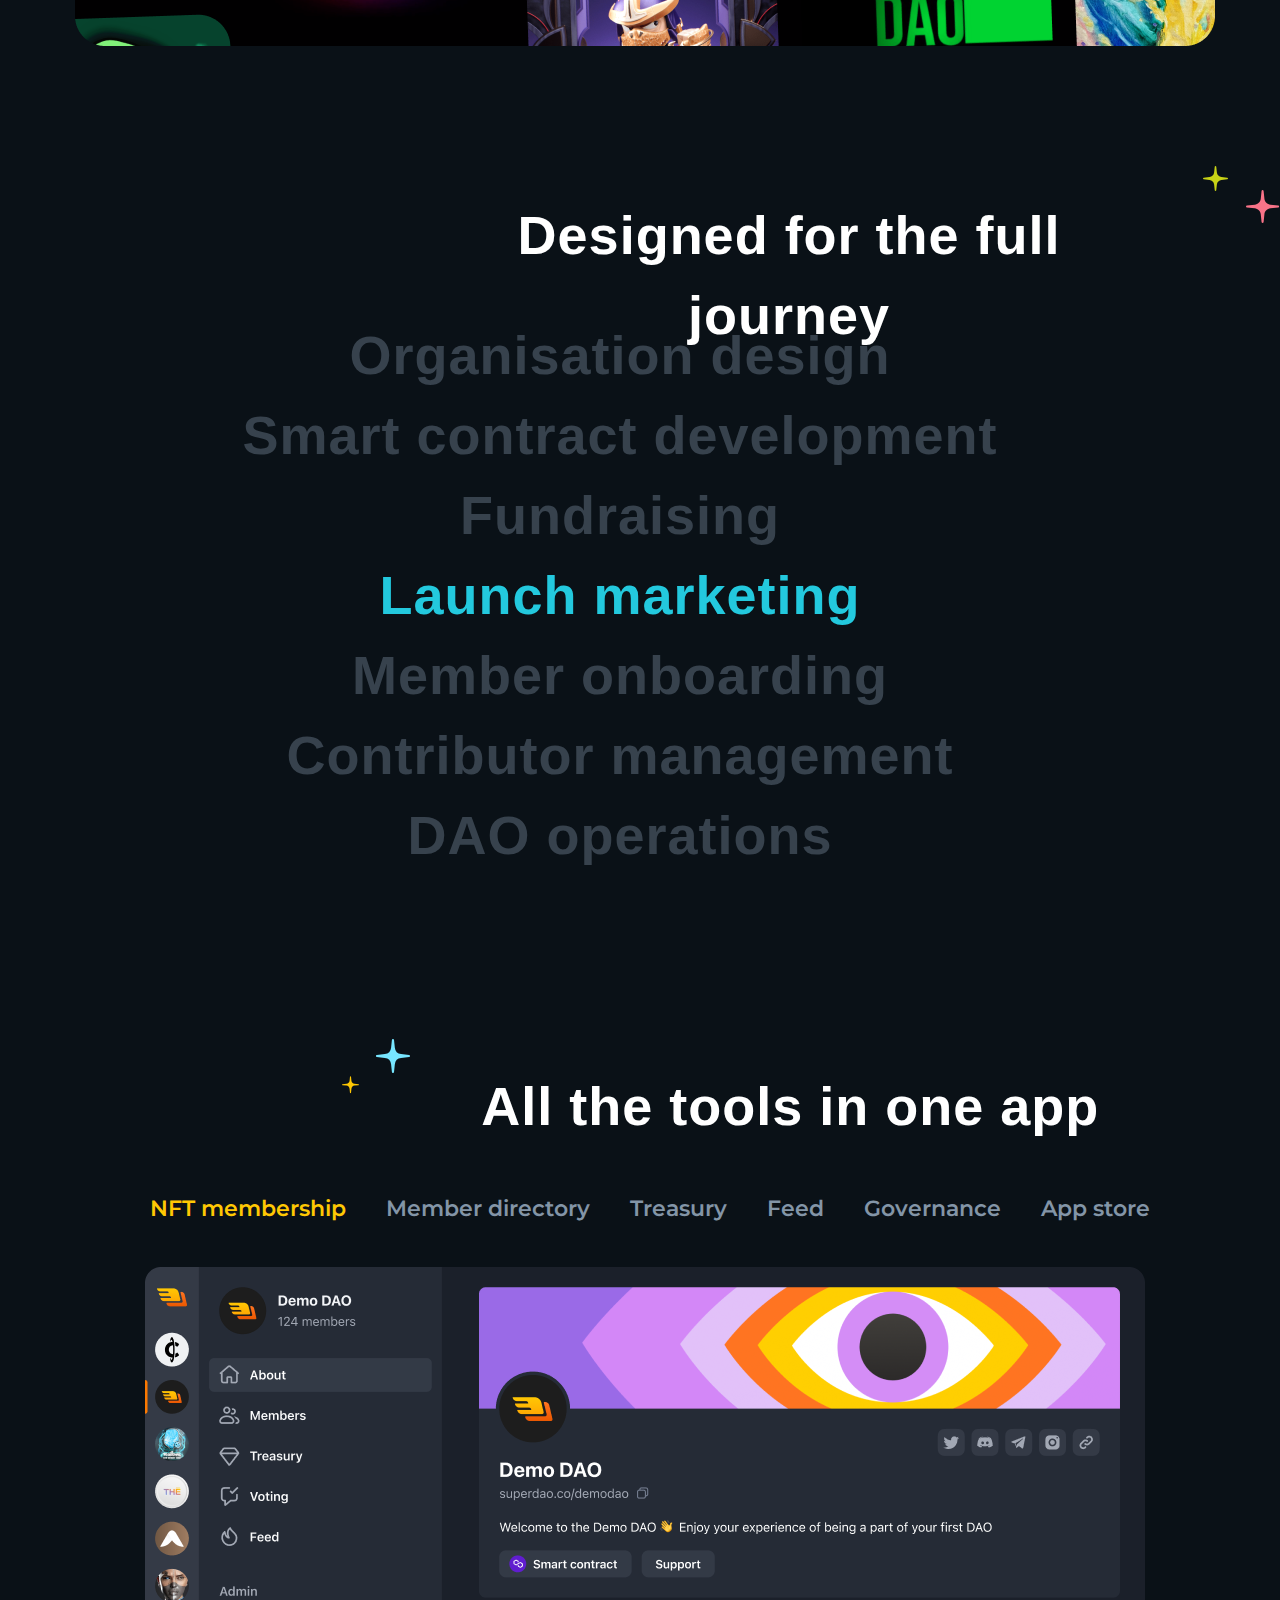
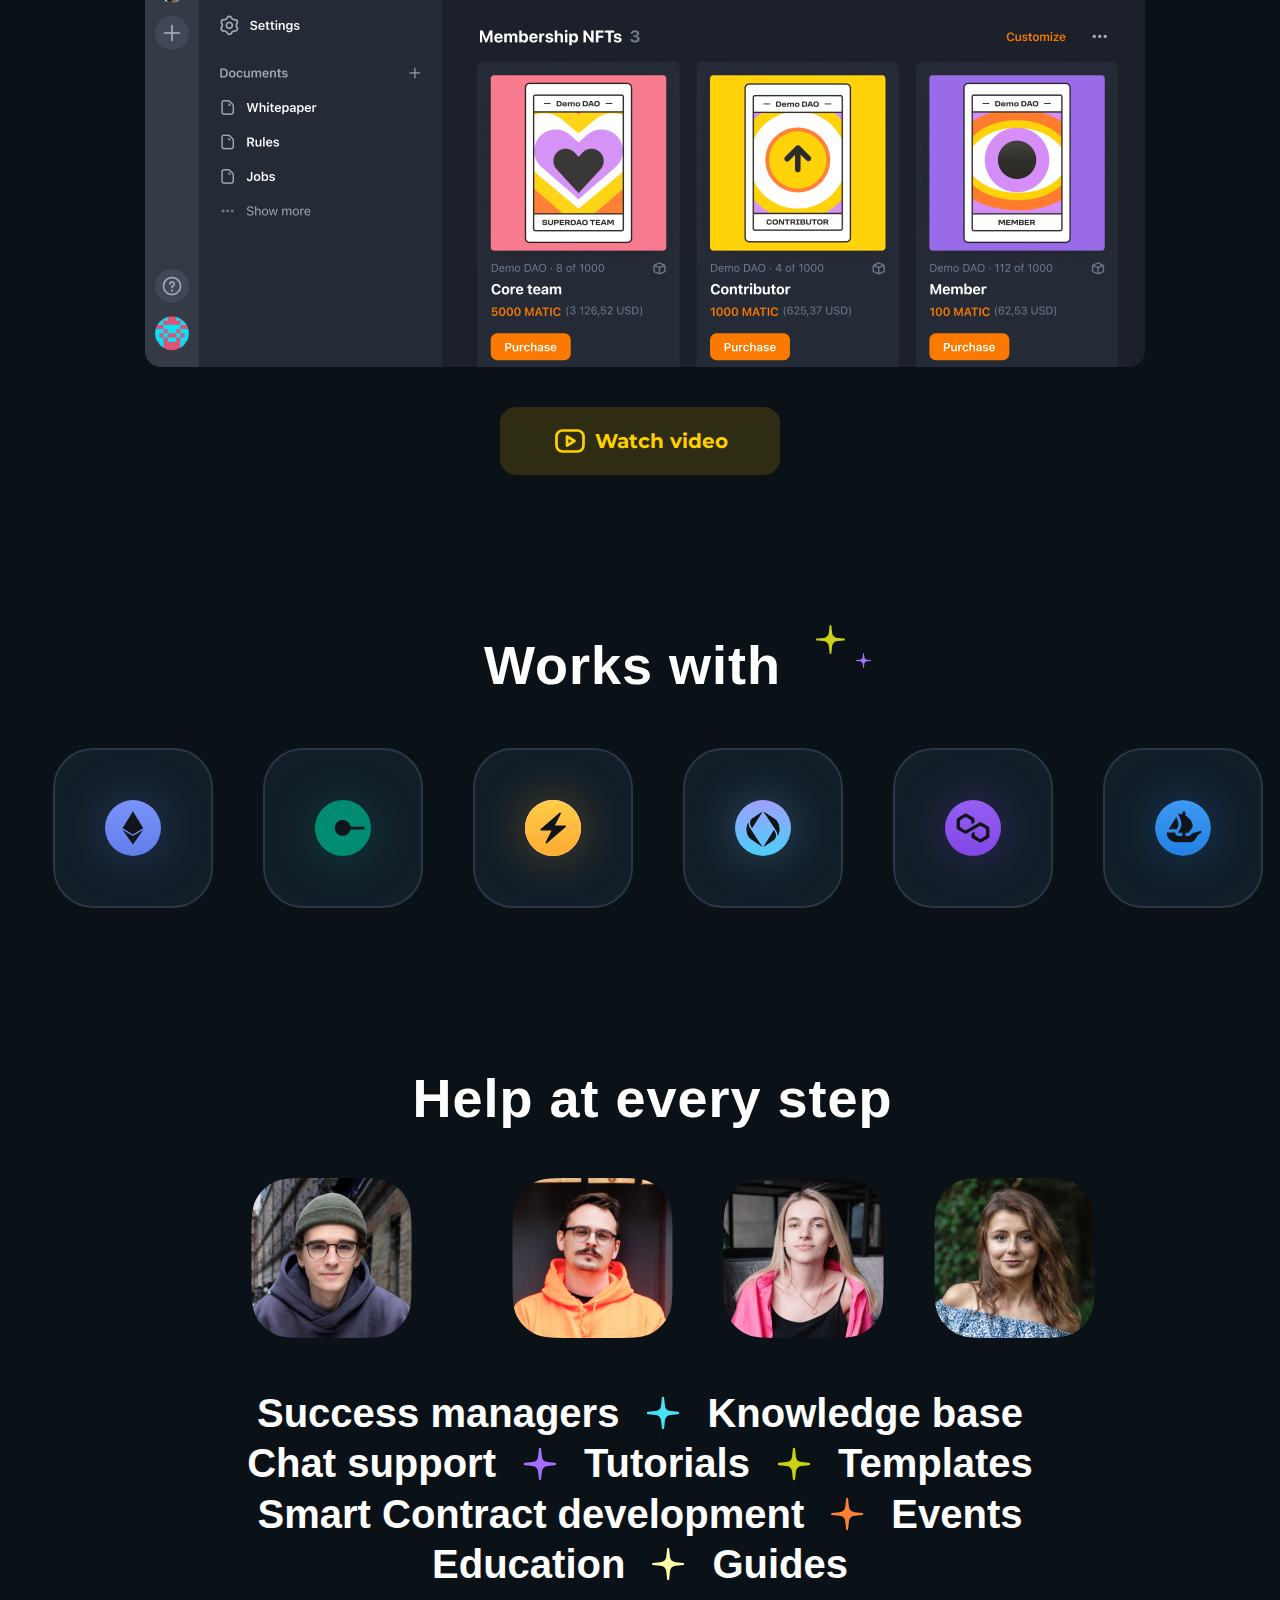
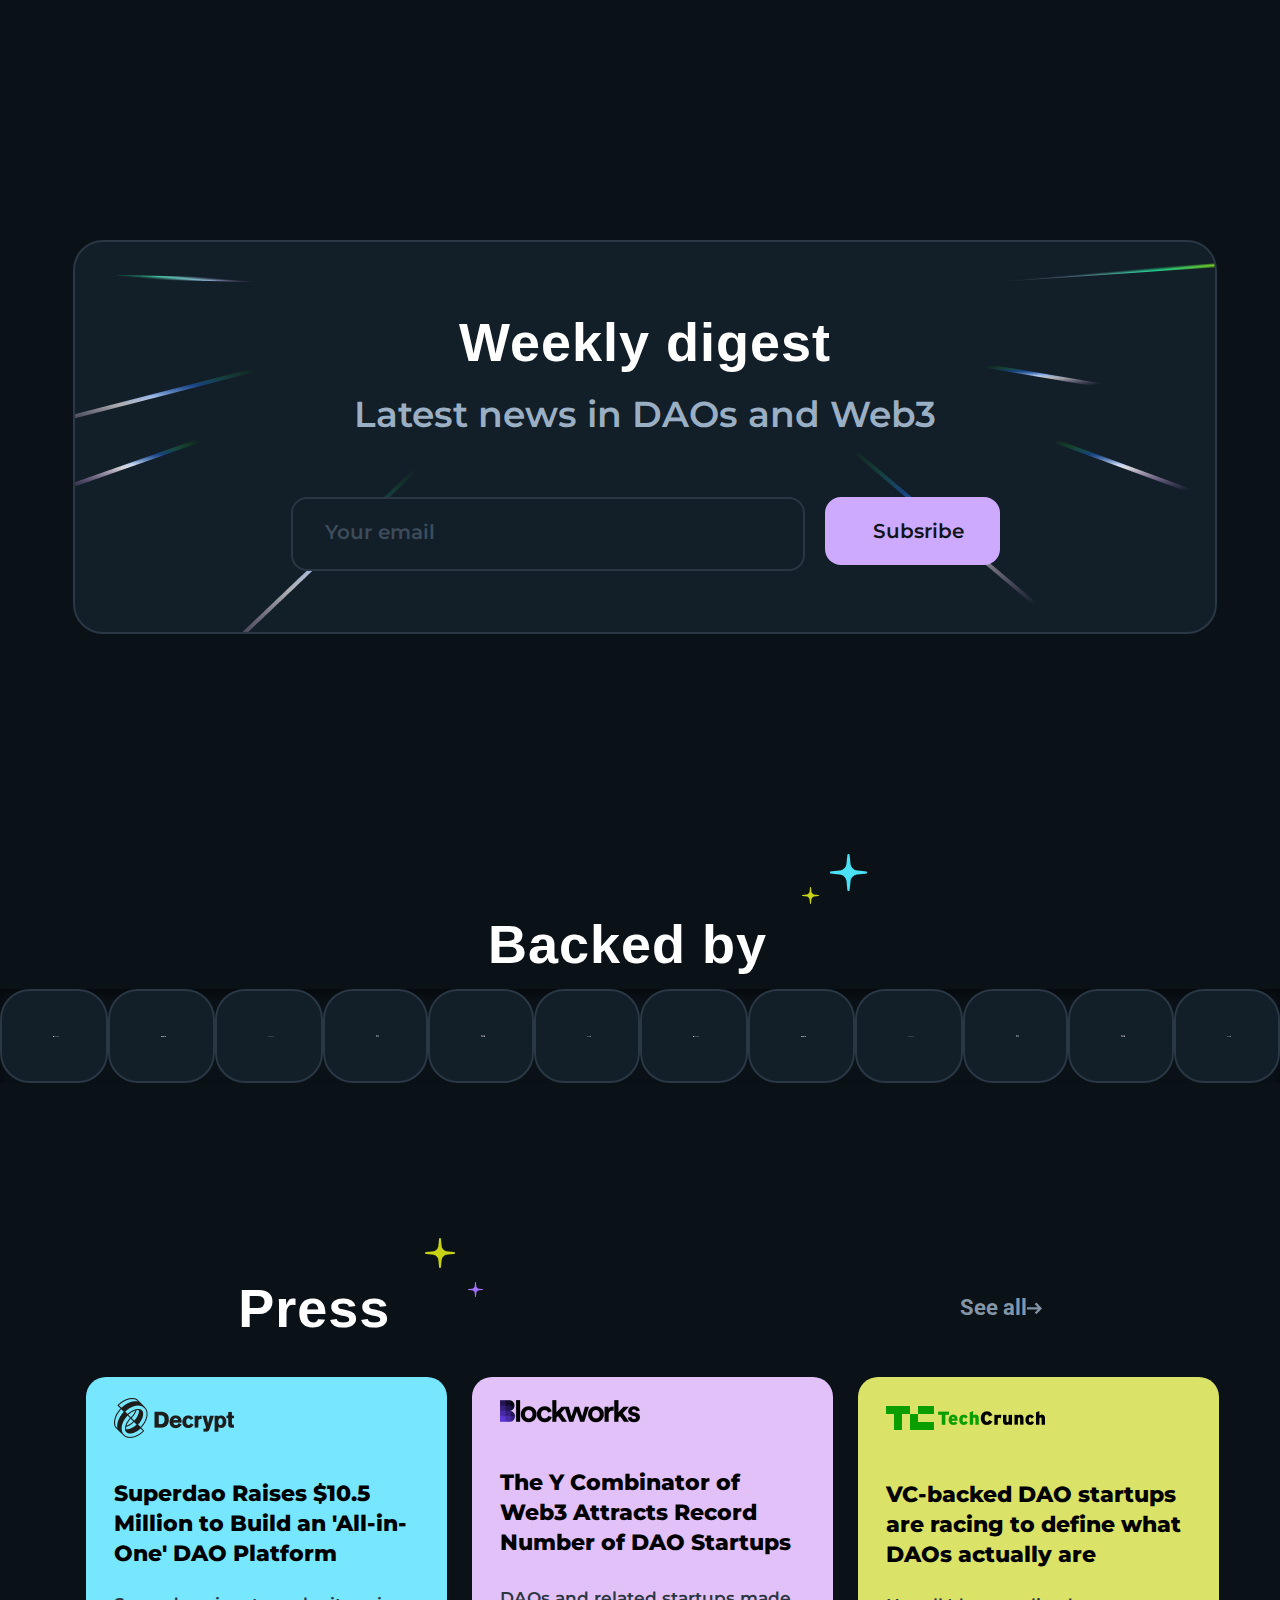
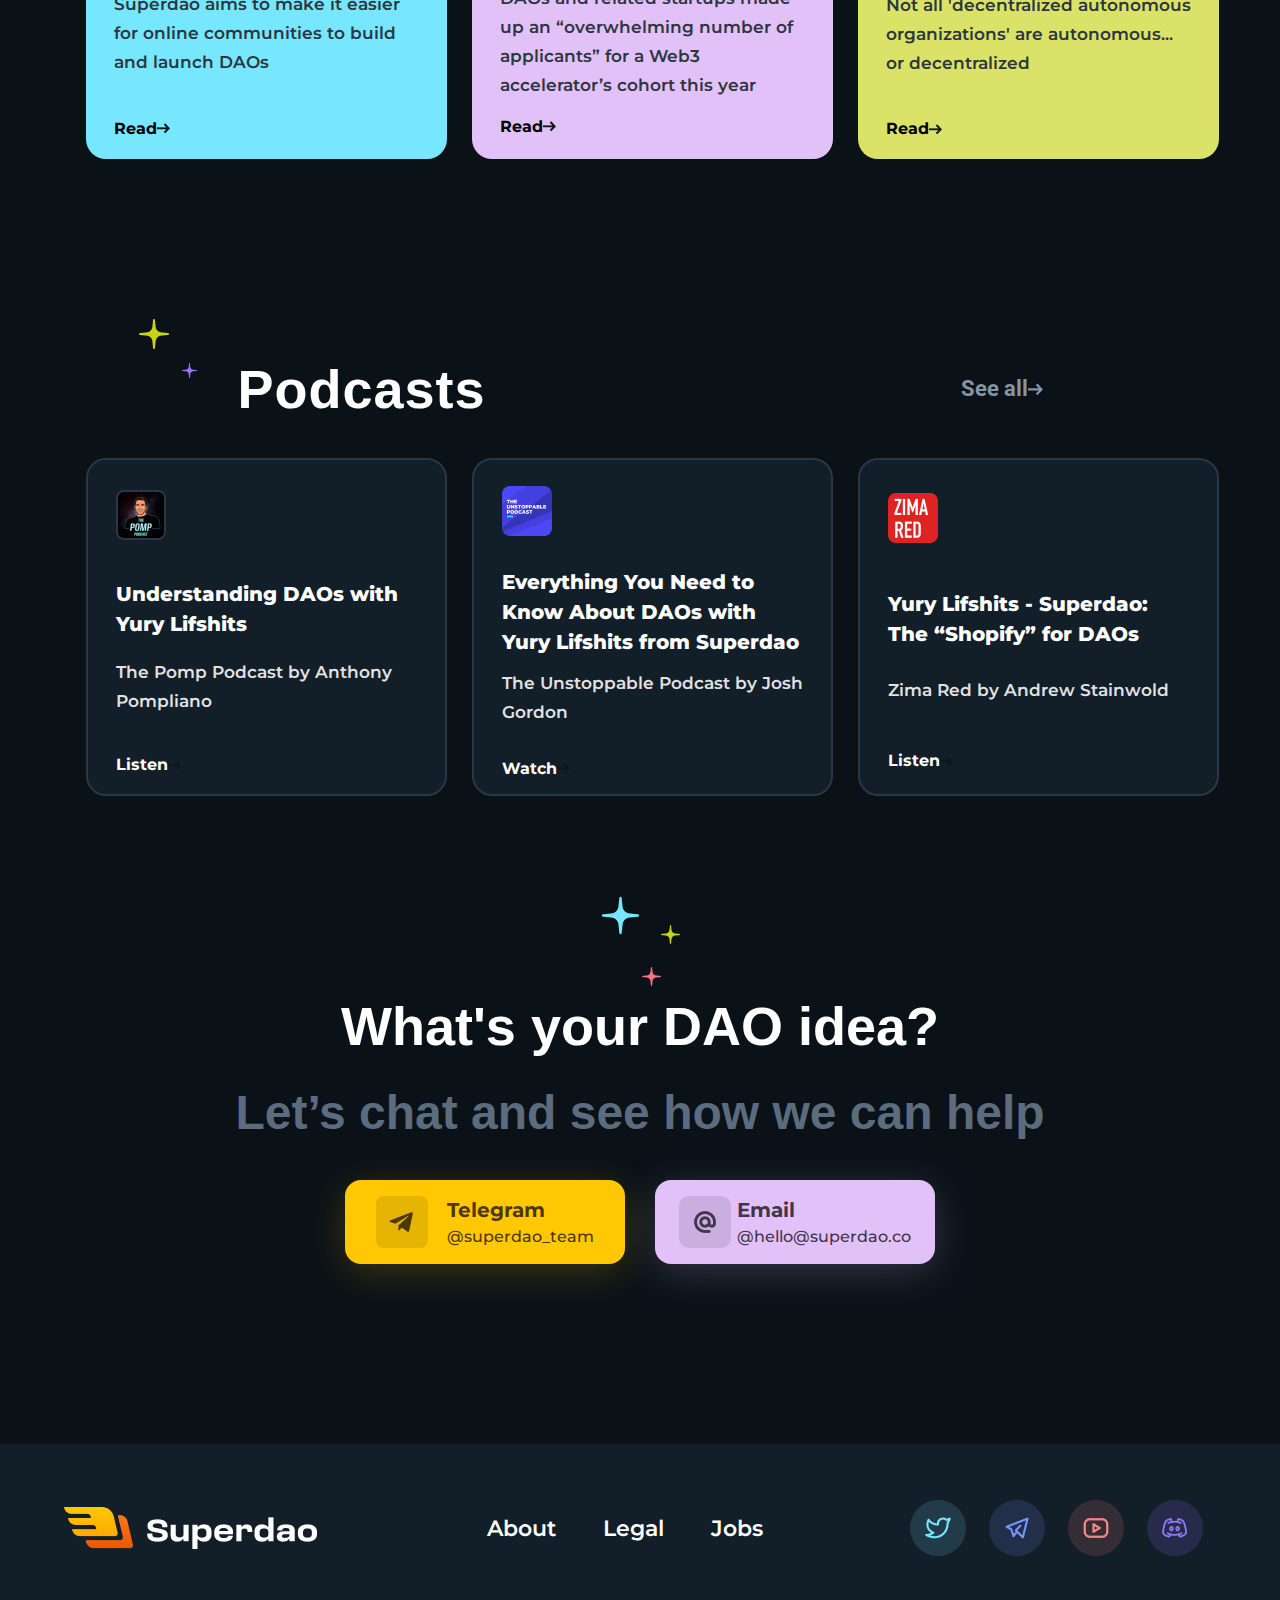
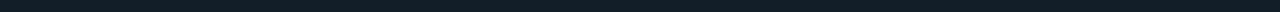
==== commit 25ba592e: "footer" ====
--- a/html/index.html
+++ b/html/index.html
@@ -298,5 +298,36 @@
   </button>
 </div>
     </section>
+
+    <section>
+      <div class="footer">
+        <div class="footer__block">
+          <div class="footer__logo">
+            <img src="/img/footer/Logo.png" alt="">
+          </div>
+          <div class="footer__text">
+            
+            <ul class="header__menu-list">
+              <li class="header__menu-items">
+                <a href="" class="header__menu-link">About</a>
+              </li>
+              <li class="header__menu-items">
+                <a href="" class="header__menu-link">Legal</a>
+              </li>
+              <li class="header__menu-items">
+                <a href="" class="header__menu-link">Jobs</a>
+              </li>
+            </ul>
+          </div>
+          <div class="footer__icon">
+            <img class="fot_ic" src="/img/footer/foot_twet.png" alt="">
+            <img class="fot_ic" src="/img/footer/foot_tg.png" alt="">
+            <img class="fot_ic" src="/img/footer/foot_yout.png" alt="">
+            <img class="fot_ic" src="/img/footer/foot_disc.png" alt="">
+
+          </div>
+        </div>
+      </div>
+    </section>
 </body>
 </html>--- a/css/styles.css
+++ b/css/styles.css
@@ -1079,4 +1079,46 @@
 color:#40354B ;
 margin-top: 5px;
 margin-left: -30px;
+}
+.footer{
+  background-color:#121E28 ;
+  min-height:  168px; ;
+  display: grid;
+  justify-content: space-around;
+}
+.footer__block{
+display: flex;
+justify-content: space-evenly;
+align-items: center;
+}
+.footer__icon{
+  display: flex;
+  margin-left: 100px;
+
+}
+.fot_ic{
+  margin-right: 23px;
+}
+.footer__logo{
+  min-height: 42px;
+  max-width: 253PX;
+  margin-left: 10px;
+}
+.header__menu-items{
+  margin-right: 36px;
+  font-size: 22px;
+  color:#FFFFFF ;
+  margin-right: 47px;
+  font-weight:600;
+  font-family: 'Montserrat', sans-serif;
+}
+.header__menu-items a {
+  text-decoration: none;
+}
+.header__menu-items:hover
+{
+  color: #FFC803;
+}
+.footer__text{
+  margin-left: 170px;
 }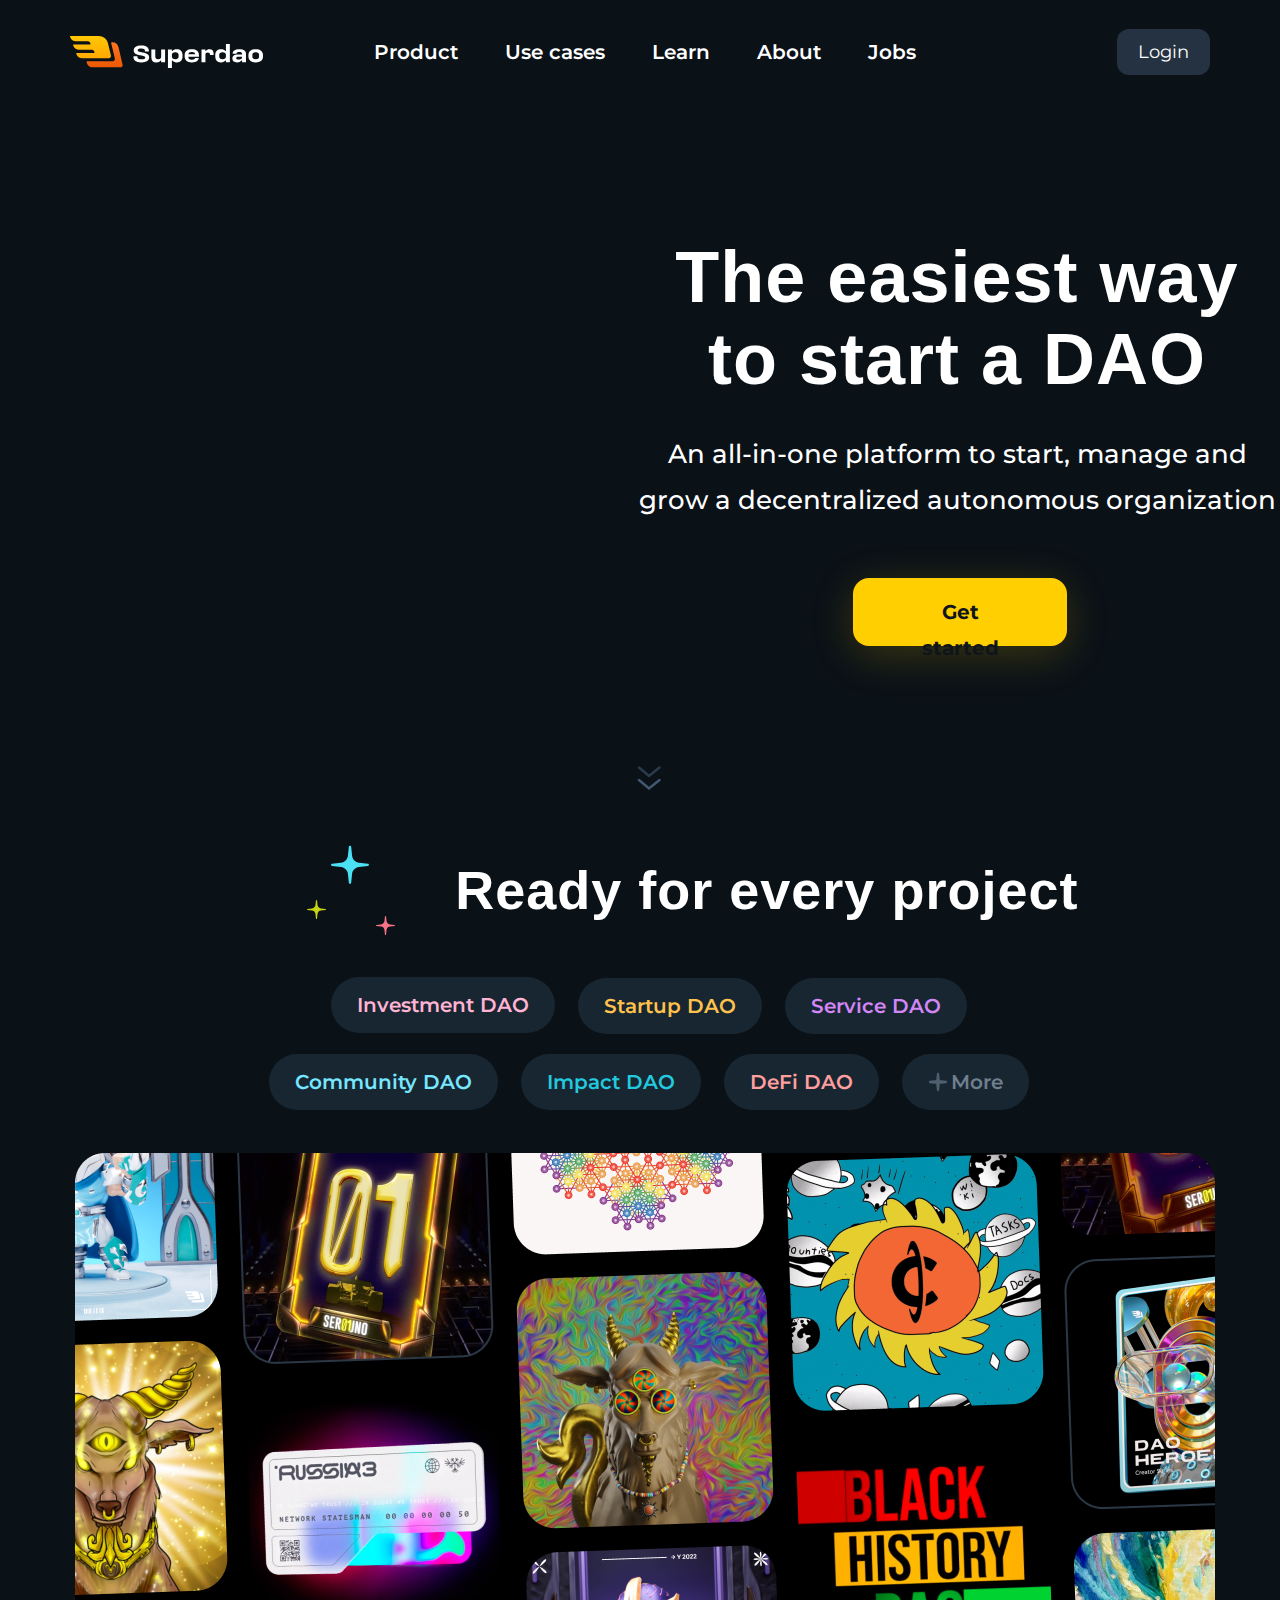
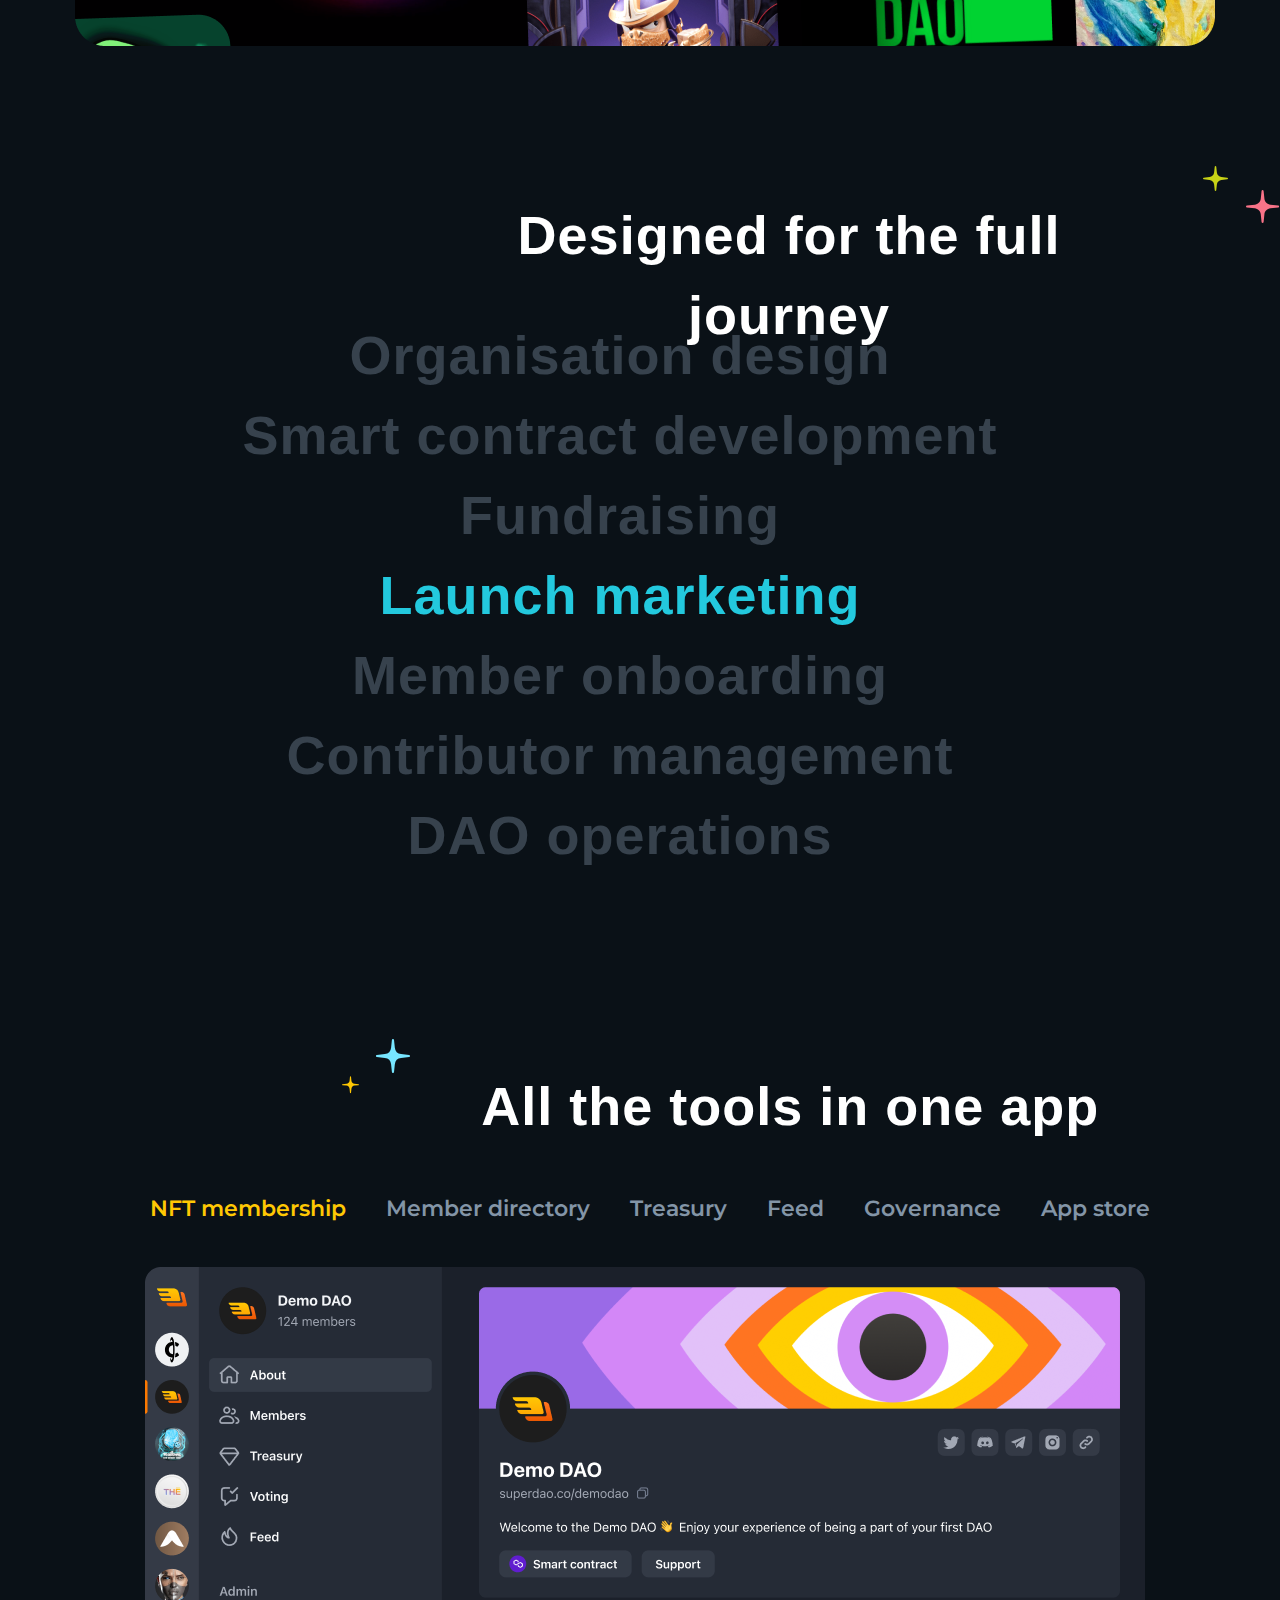
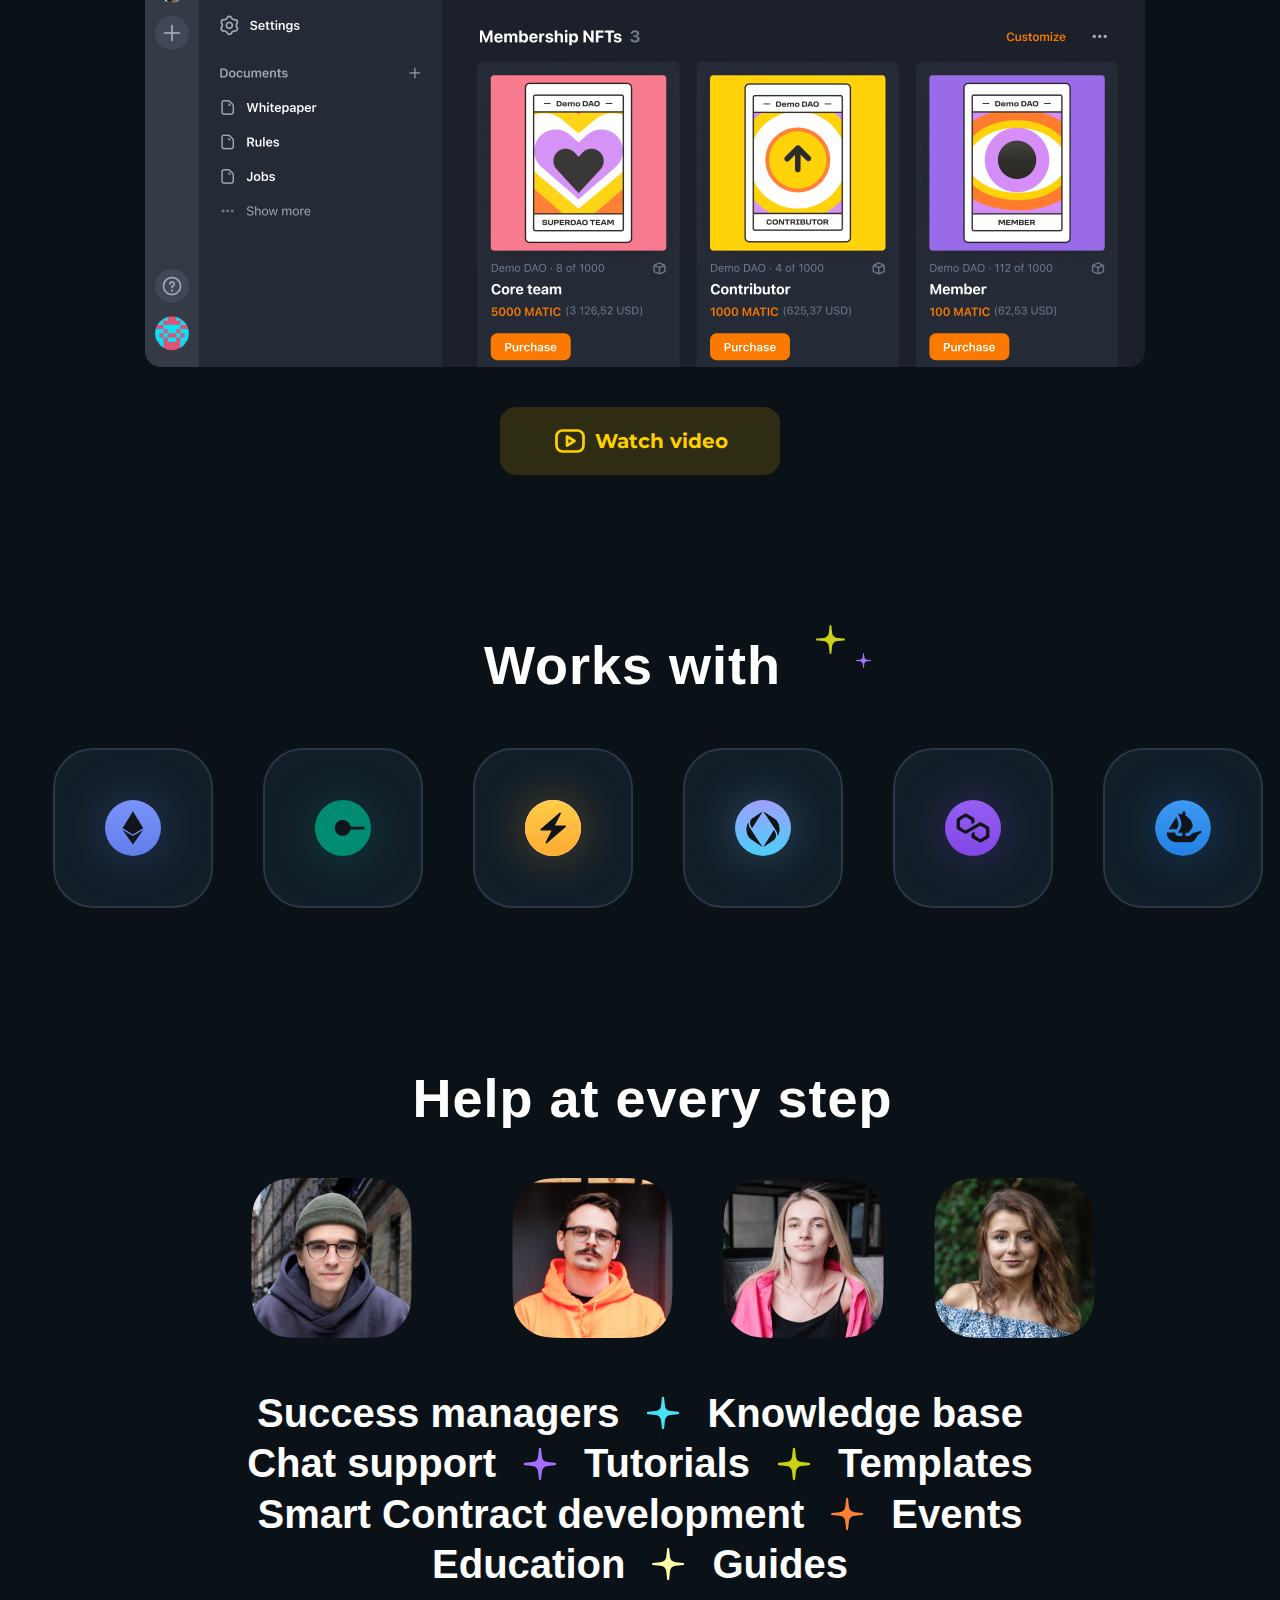
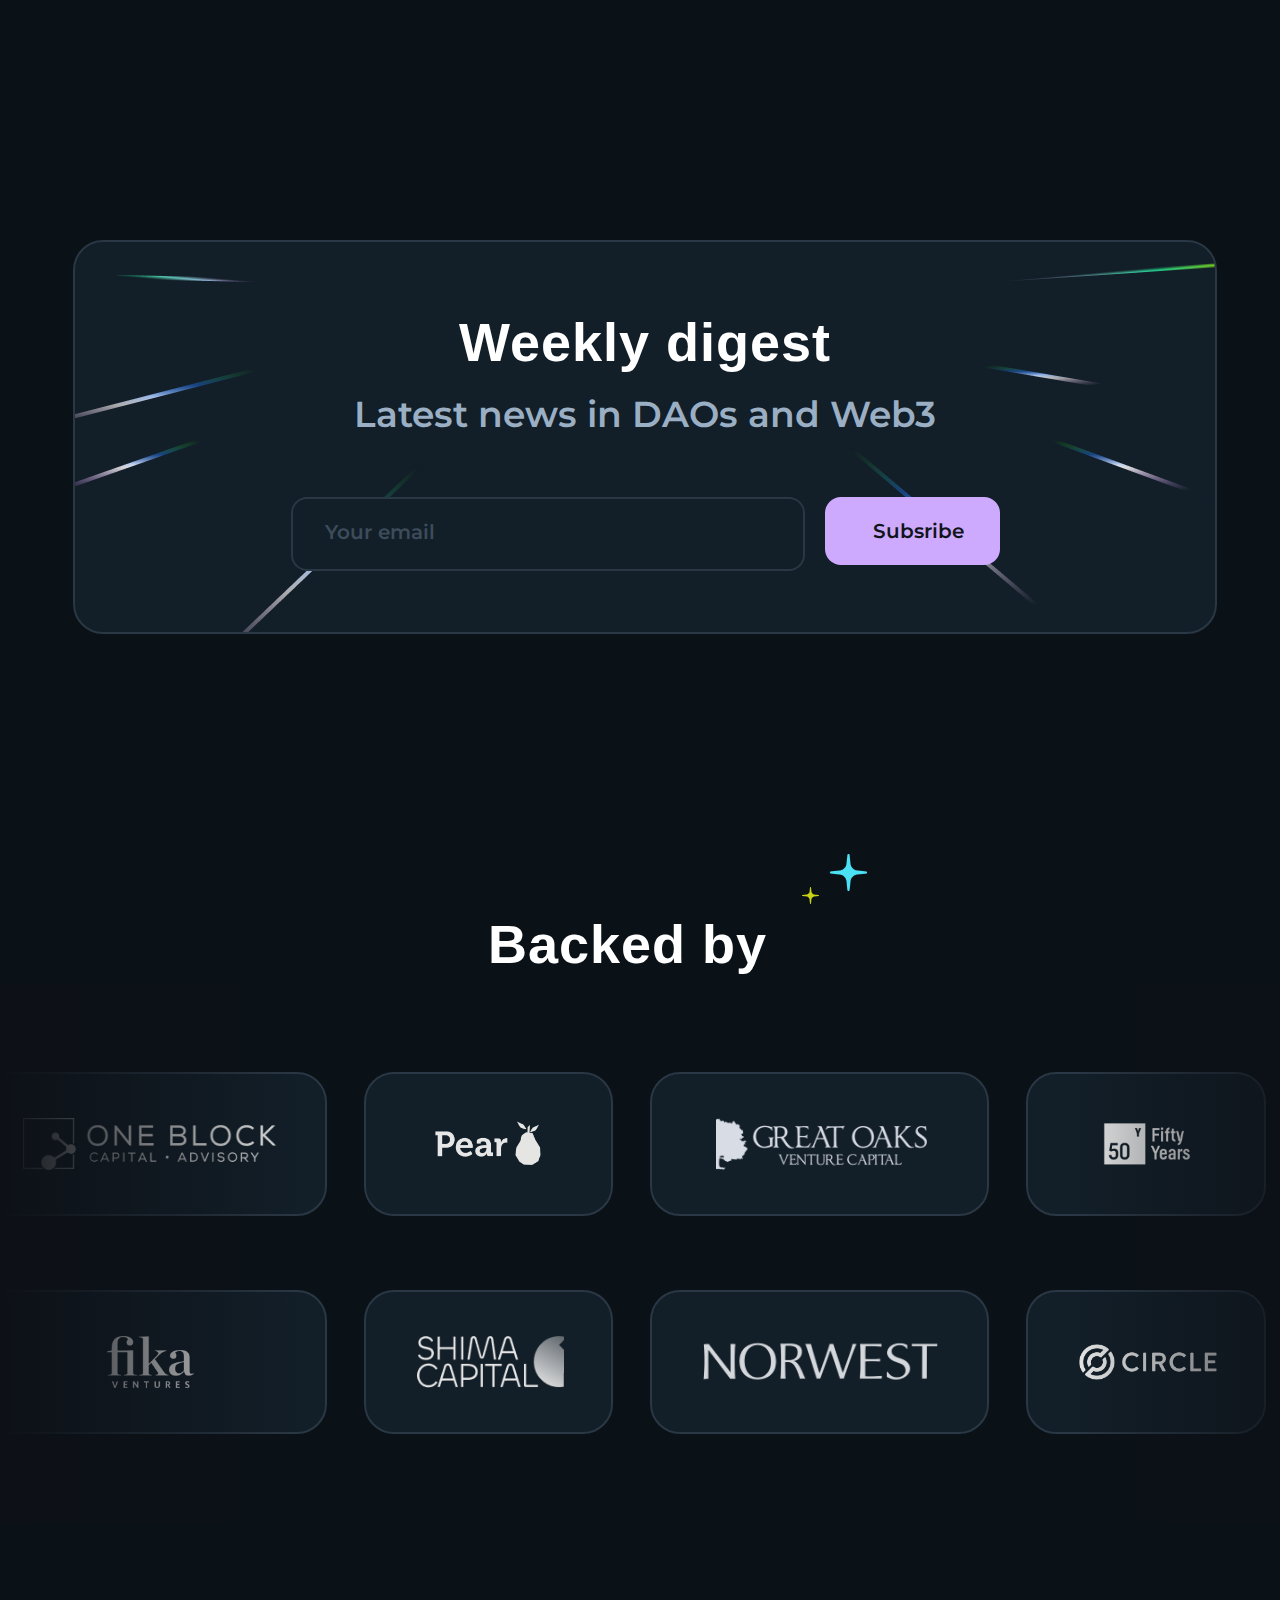
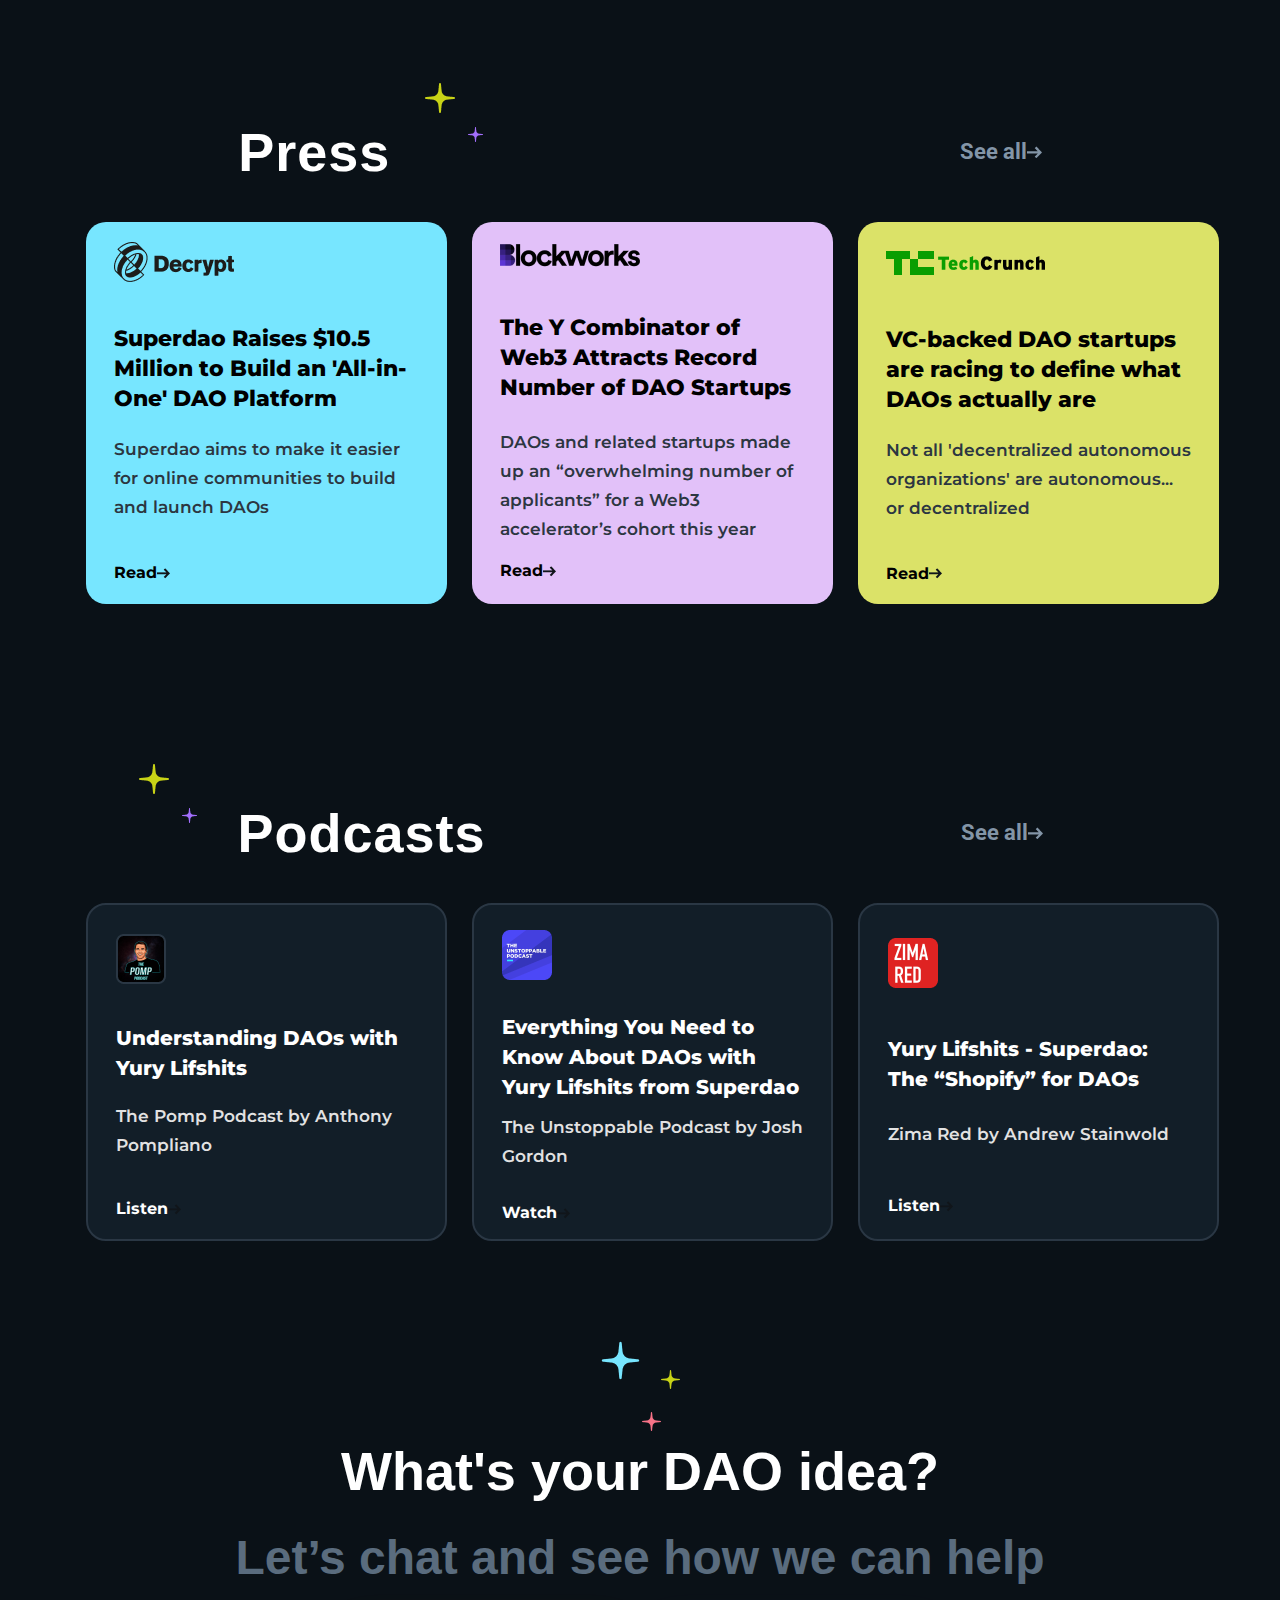
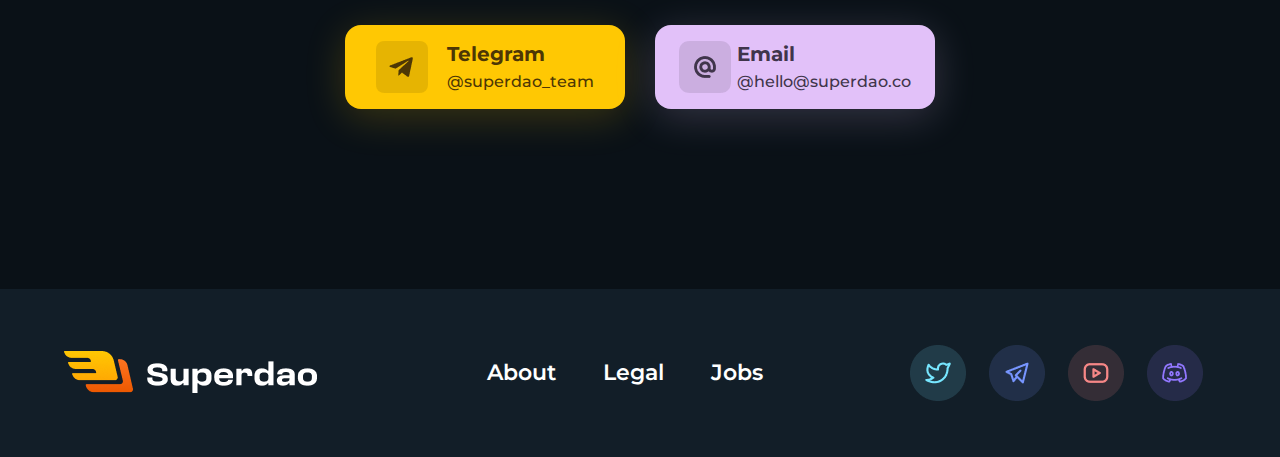
==== commit 89f54233: "body its all" ====
--- a/html/index.html
+++ b/html/index.html
@@ -40,7 +40,7 @@
                       <a href="/" class="header__menu-link">Use cases</a>
                     </li>
                     <li class="header__menu-item">
-                      <a href="/" class="header__menu-link">Learn</a>
+                      <a href="#leran" class="header__menu-link">Learn</a>
                     </li>
                     <li class="header__menu-item">
                       <a href="/" class="header__menu-link">About</a>
@@ -185,11 +185,12 @@
           </div>
       </div></div>
     </section>
-    <section>
+    <section id="leran">
       <div class="dashboard__text__backed">
         <h1 class="dashboard__header__works">Backed by</h1>
         <img class="dashboard__title__2star" src="/img/body/starBacked.png" alt="logo" /> 
       </div>
+      <div class="container__wrapper">
       <div class="container__cards__backed">
         <div class="card__backed"><img src="/img/body/backedByCard/Aliance.png" alt=""></div>
         <div class="card__backed"><img src="/img/body/backedByCard/Digital.png" alt=""></div>
@@ -197,13 +198,14 @@
         <div class="card__backed"><img src="/img/body/backedByCard/Fika.png" alt=""></div>
         <div class="card__backed"><img src="/img/body/backedByCard/Pear.png" alt=""></div>
         <div class="card__backed"><img src="/img/body/backedByCard/Shima.png" alt=""></div>
-        <div class="card__backed"><img src="/img/body/backedByCard/Aliance.png" alt=""></div>
-        <div class="card__backed"><img src="/img/body/backedByCard/Digital.png" alt=""></div>
-        <div class="card__backed"><img src="/img/body/backedByCard/OneBl.png" alt=""></div>
-        <div class="card__backed"><img src="/img/body/backedByCard/Fika.png" alt=""></div>
-        <div class="card__backed"><img src="/img/body/backedByCard/Pear.png" alt=""></div>
-        <div class="card__backed"><img src="/img/body/backedByCard/Shima.png" alt=""></div>
-      </div>
+        <div class="card__backed"><img src="/img/body/backedByCard/Great.png" alt=""></div>
+        <div class="card__backed"><img src="/img/body/backedByCard/norwest_one-word 2.png" alt=""></div>
+        <div class="card__backed"><img src="/img/body/backedByCard/Fifty.png" alt=""></div>
+        <div class="card__backed"><img src="/img/body/backedByCard/Circle.png" alt=""></div>
+        <div class="card__backed"><img src="/img/body/backedByCard/PL-logo-vertical-2lines-white.png" alt=""></div>
+        <div class="card__backed"><img src="/img/body/backedByCard/Ventur.png" alt=""></div>
+      </div>
+    </div>
     </section>
     <section> 
       <div class="header__block__press">
--- a/css/styles.css
+++ b/css/styles.css
@@ -785,7 +785,26 @@
   margin-left: 75px;
   align-items: flex-end;
 }
-.card__backed{
+
+/* .container__cards__backed {
+  display: flex;
+  gap: 8px;
+  position: relative;
+  animation: scroll 30s linear infinite;
+  animation-delay: 2s;
+  height: auto;
+  min-width: 100%;
+  padding: 32px;
+  display: flex;
+  position: relative;
+  z-index: 2;
+  flex-wrap: wrap;
+  justify-content: center;
+  align-content: center;
+  
+}
+
+.card__backed {
   display: flex;
   justify-content: center;
 max-width: 334px;
@@ -796,14 +815,92 @@
 border: 2px solid #2A3744;
 background-color: #121E28;
 }
+
+.card__backed:hover {
+  transform: translateY(-5px);
+  box-shadow: 0px 6px 15px rgba(0, 0, 0, 0.7);
+} */
+
+.card__backed img {
+  max-height: 52px;
+  max-width: 100%;
+  filter: brightness(0.9);
+}
+
+.container__wrapper {
+  position: relative;
+  width: 100%;
+  overflow: hidden;
+  padding: 20px 0;
+
+}
+
+.container__wrapper::before {
+  content: "";
+  position: absolute;
+  top: 0;
+  width: 300px;
+  height: 100%;
+  z-index: 5;
+}
+
+.container__wrapper::after {
+  margin-left: 84%;
+  content: "";
+  position: absolute;
+  top: 0;
+  width: 300px;
+  height: 100%;
+  z-index: 5;
+}
+
+.container__wrapper::before {
+  background: linear-gradient(to right, rgba(13, 17, 23, 1), #0f8fff00);
+}
+
+.container__wrapper::after {
+  background: linear-gradient(to left, rgba(13, 17, 23, 1), #0a111700);
+}
+
+ .card__backed{
+  display: flex;
+  justify-content: center;
+max-width: 334px;
+max-height: 132px;
+padding: 44.51px 47px 43.99px 51px;
+gap: 10px;
+border-radius: 30px ;
+border: 2px solid #2A3744;
+background-color: #121E28;
+}
 .container__cards__backed{
-  width: 100%;
-  display: flex;
-  flex-wrap: nowrap;
-  transform: translateY(5px);
-  box-shadow: inset 0px 5px 10px 0px rgba(0, 0, 0, 0.486);
-    align-items: center;
-}
+  display: flex;
+  gap: 37px;
+  position: relative;
+  animation: scroll 30s linear infinite;
+  animation-delay: 2s;
+  display: flex;
+}
+.container__cards__backed > * {
+  -moz-user-select: none;
+  -webkit-user-select: none;
+  -ms-user-select: none;
+  user-select: none;
+}
+.container__cards__backed {
+  height: 435px;
+  min-width: 400px;
+  border-radius: 8px;
+  padding: 32px;
+  display: flex;
+  position: relative;
+  z-index: 2;
+  flex-direction: column;
+  flex-wrap: wrap;
+  justify-content: space-evenly;
+  align-content: center;
+  
+} 
 .dashboard__text__press{
   display: flex;
       justify-content: center;
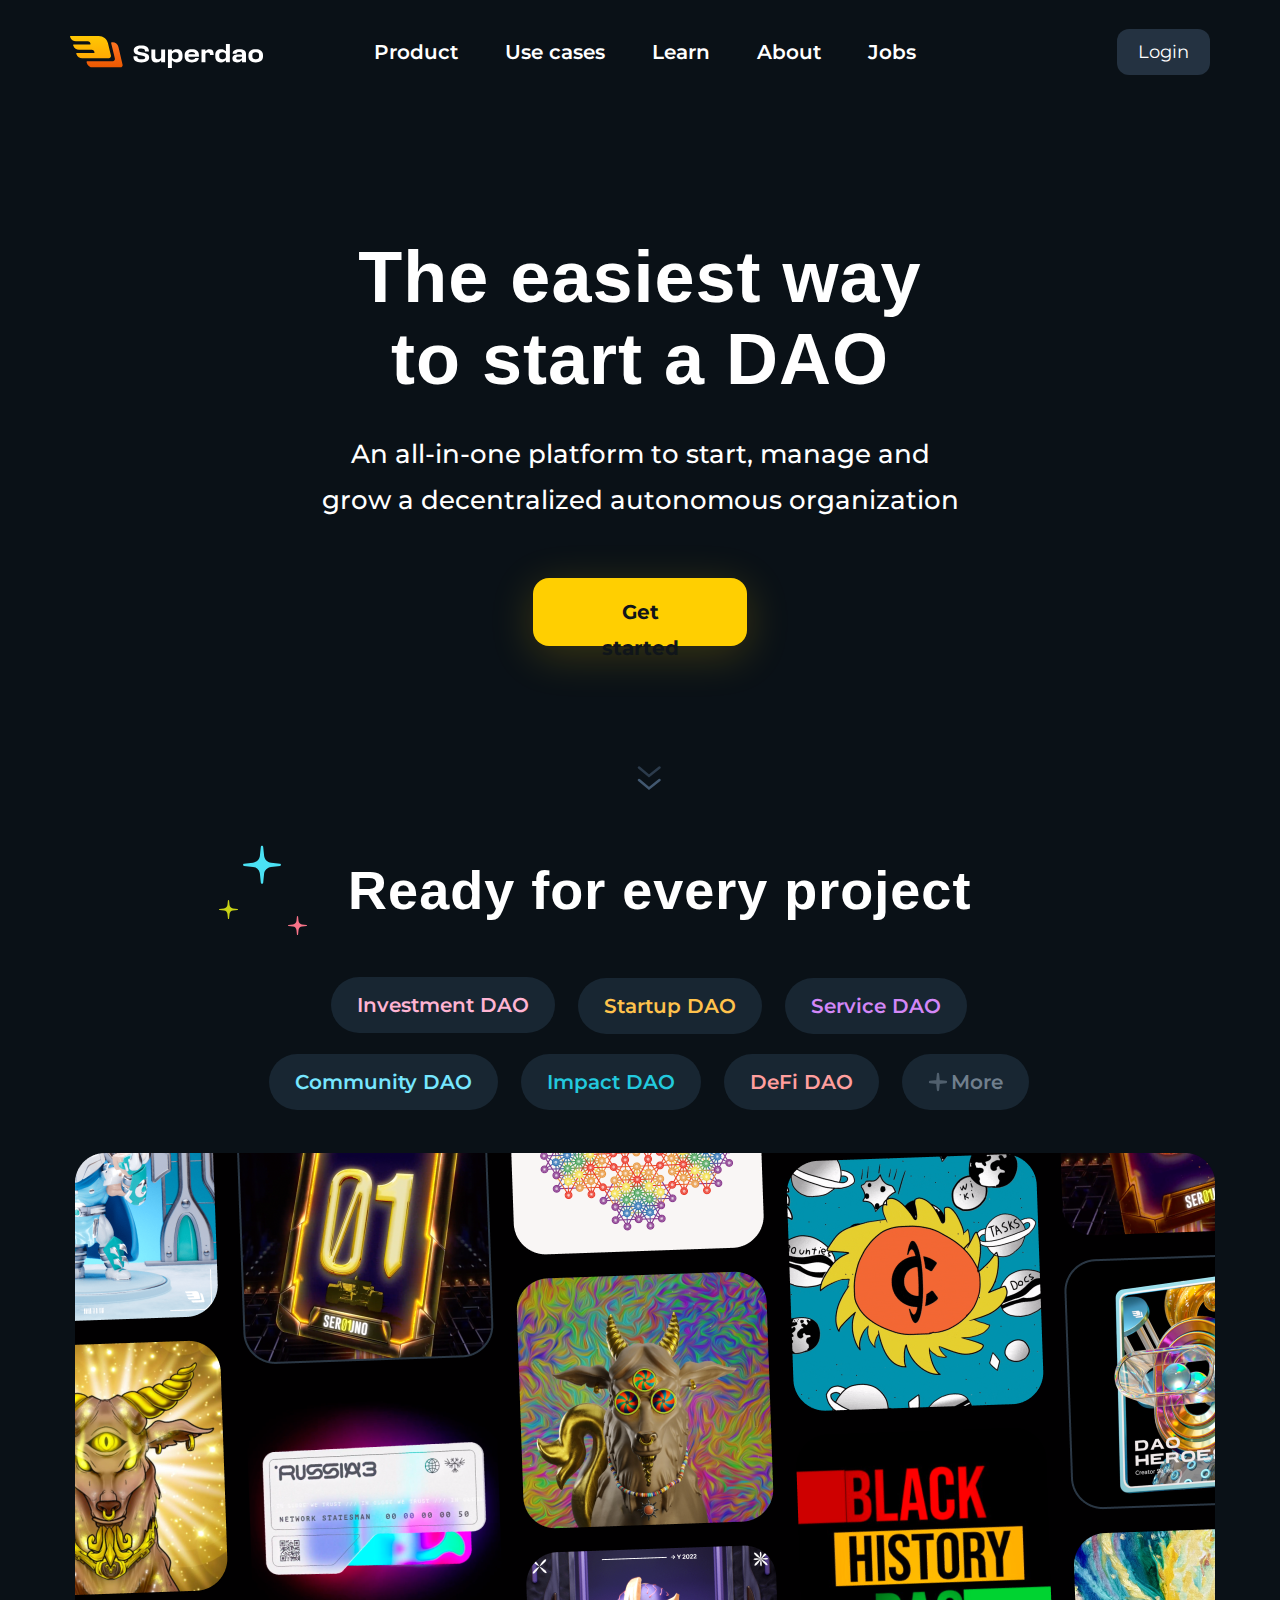
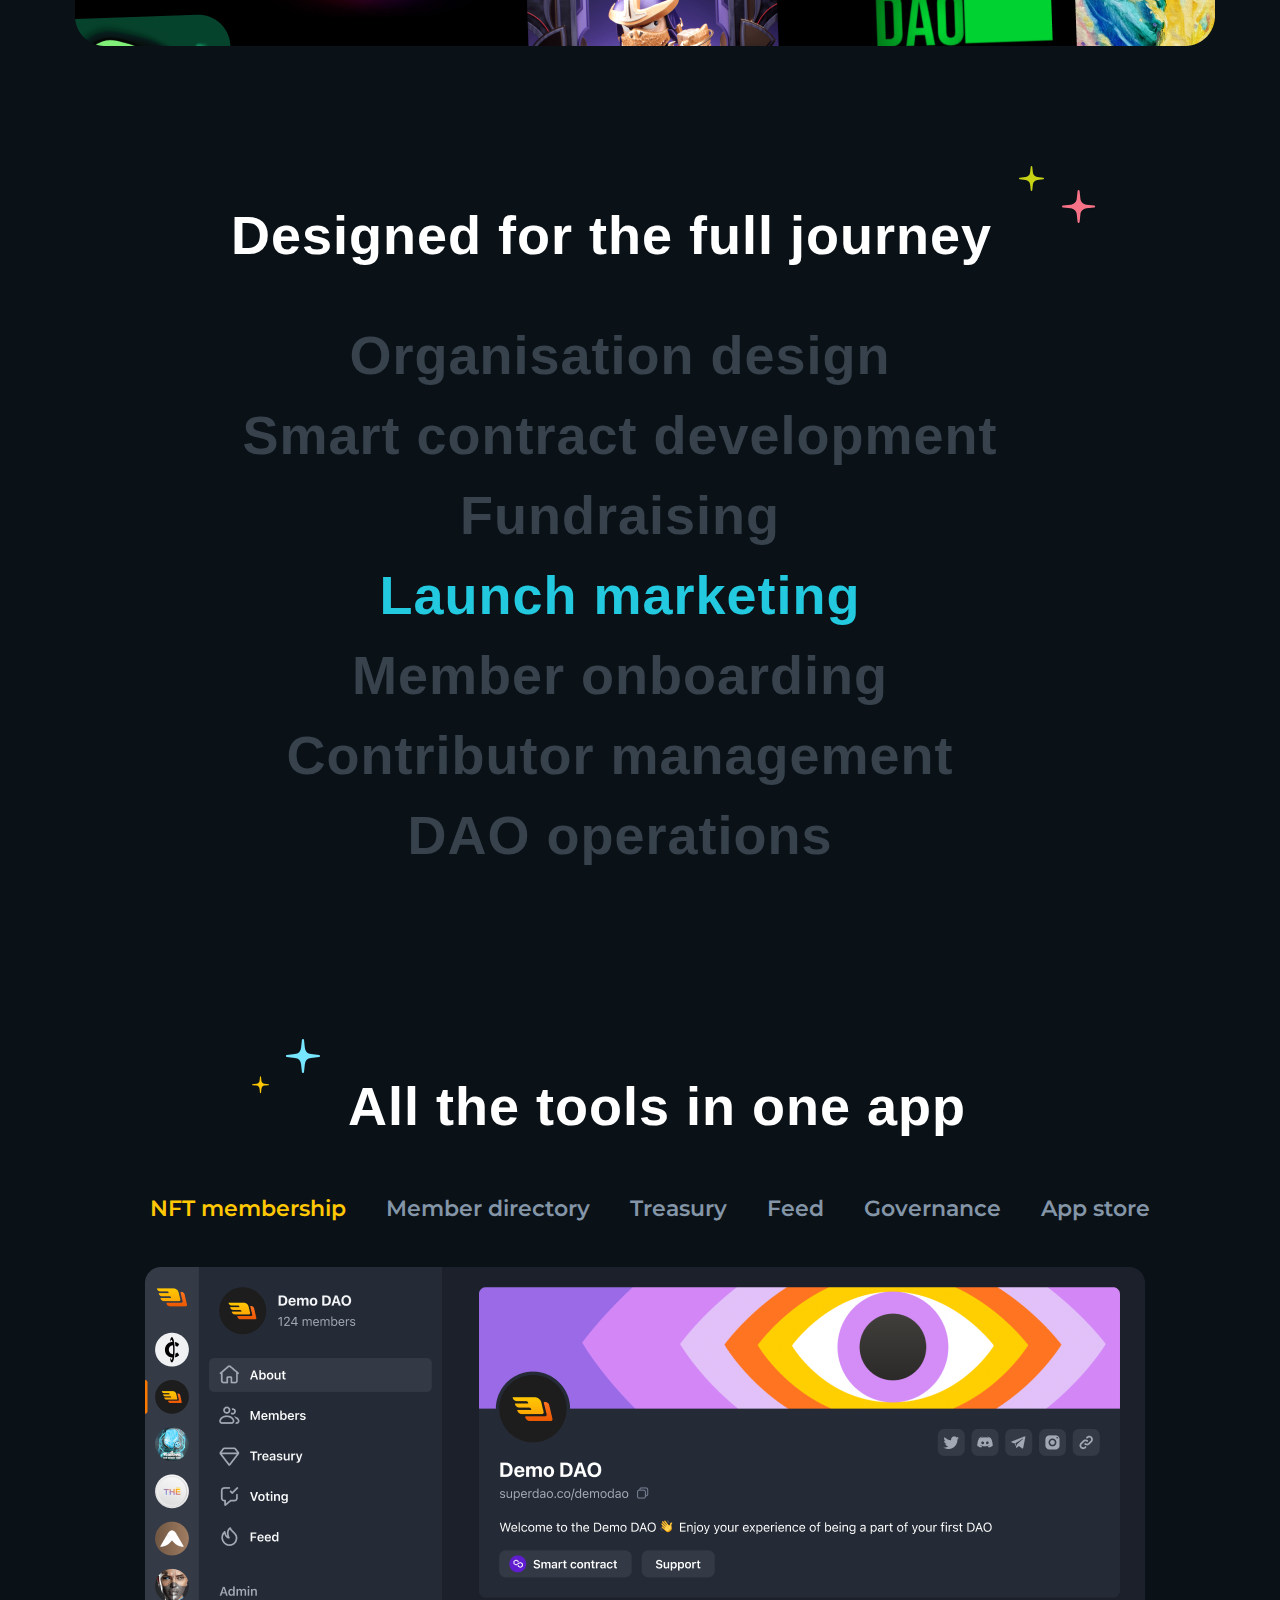
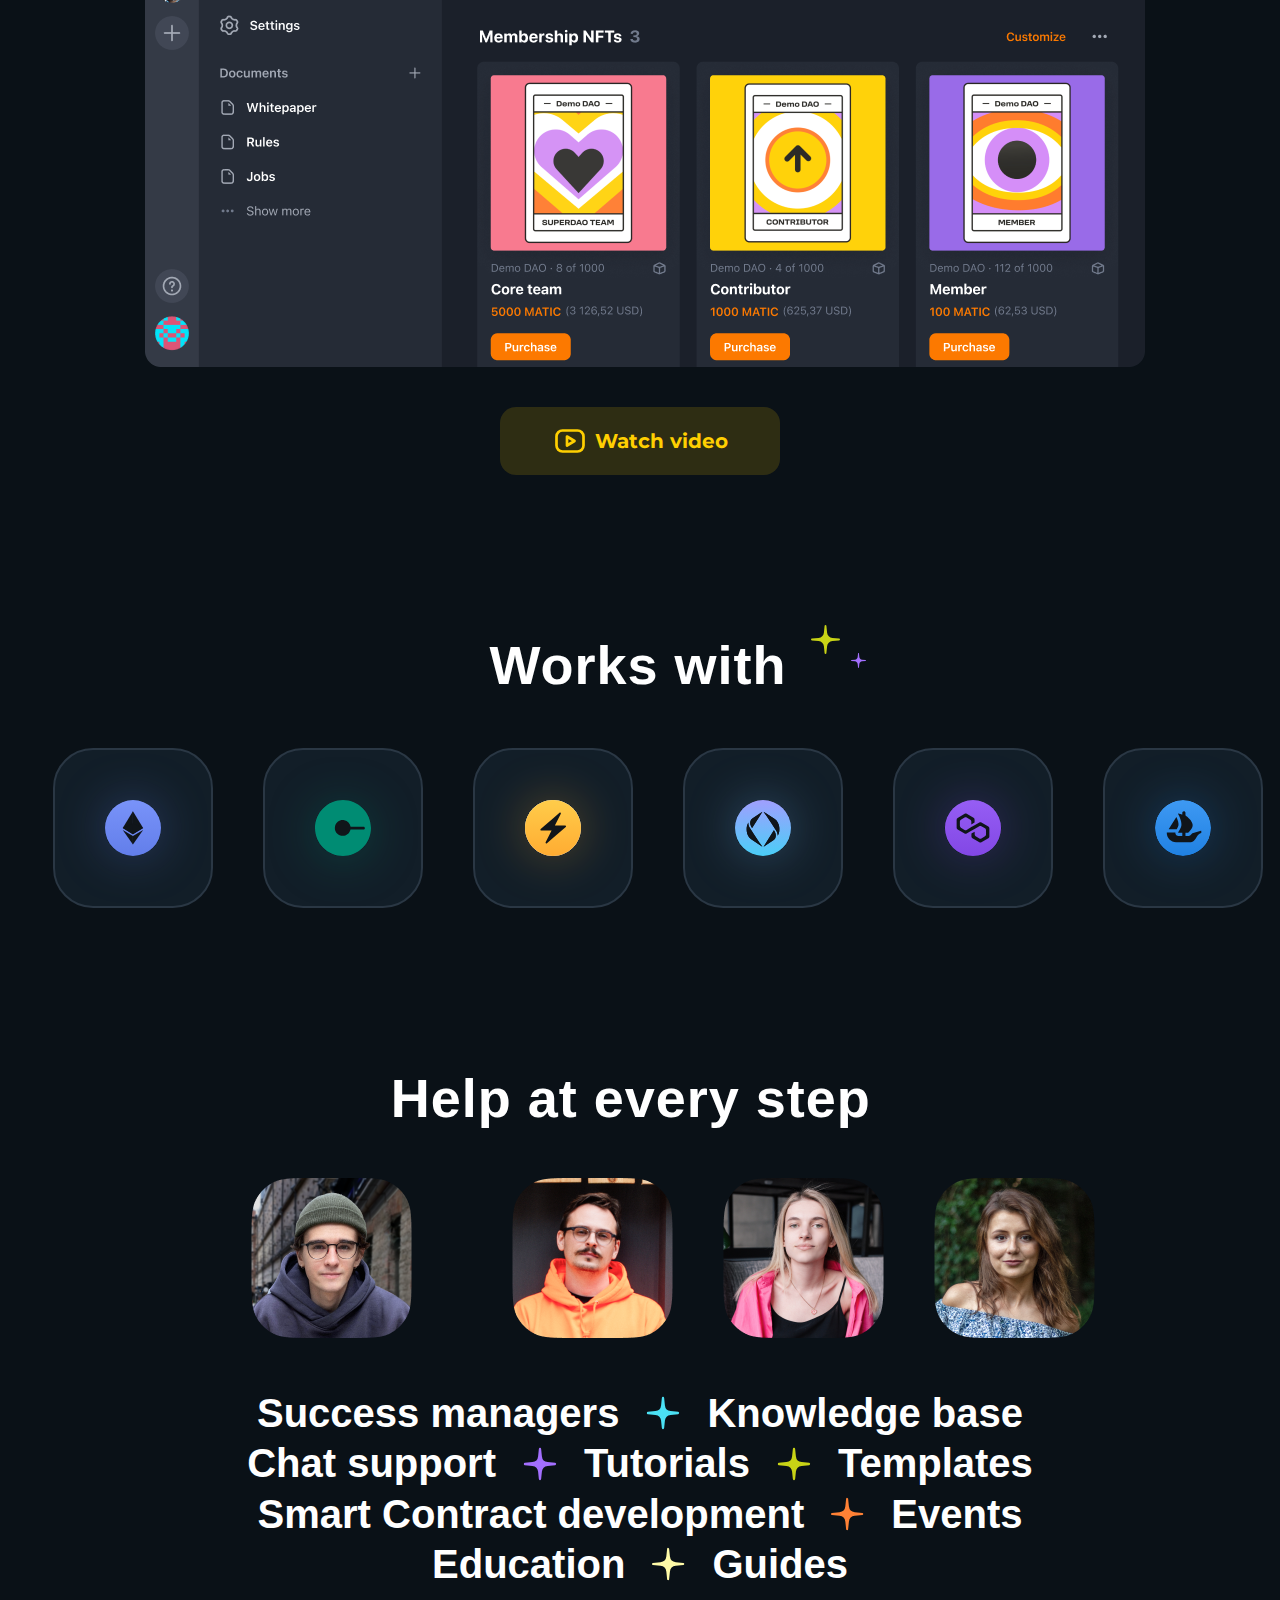
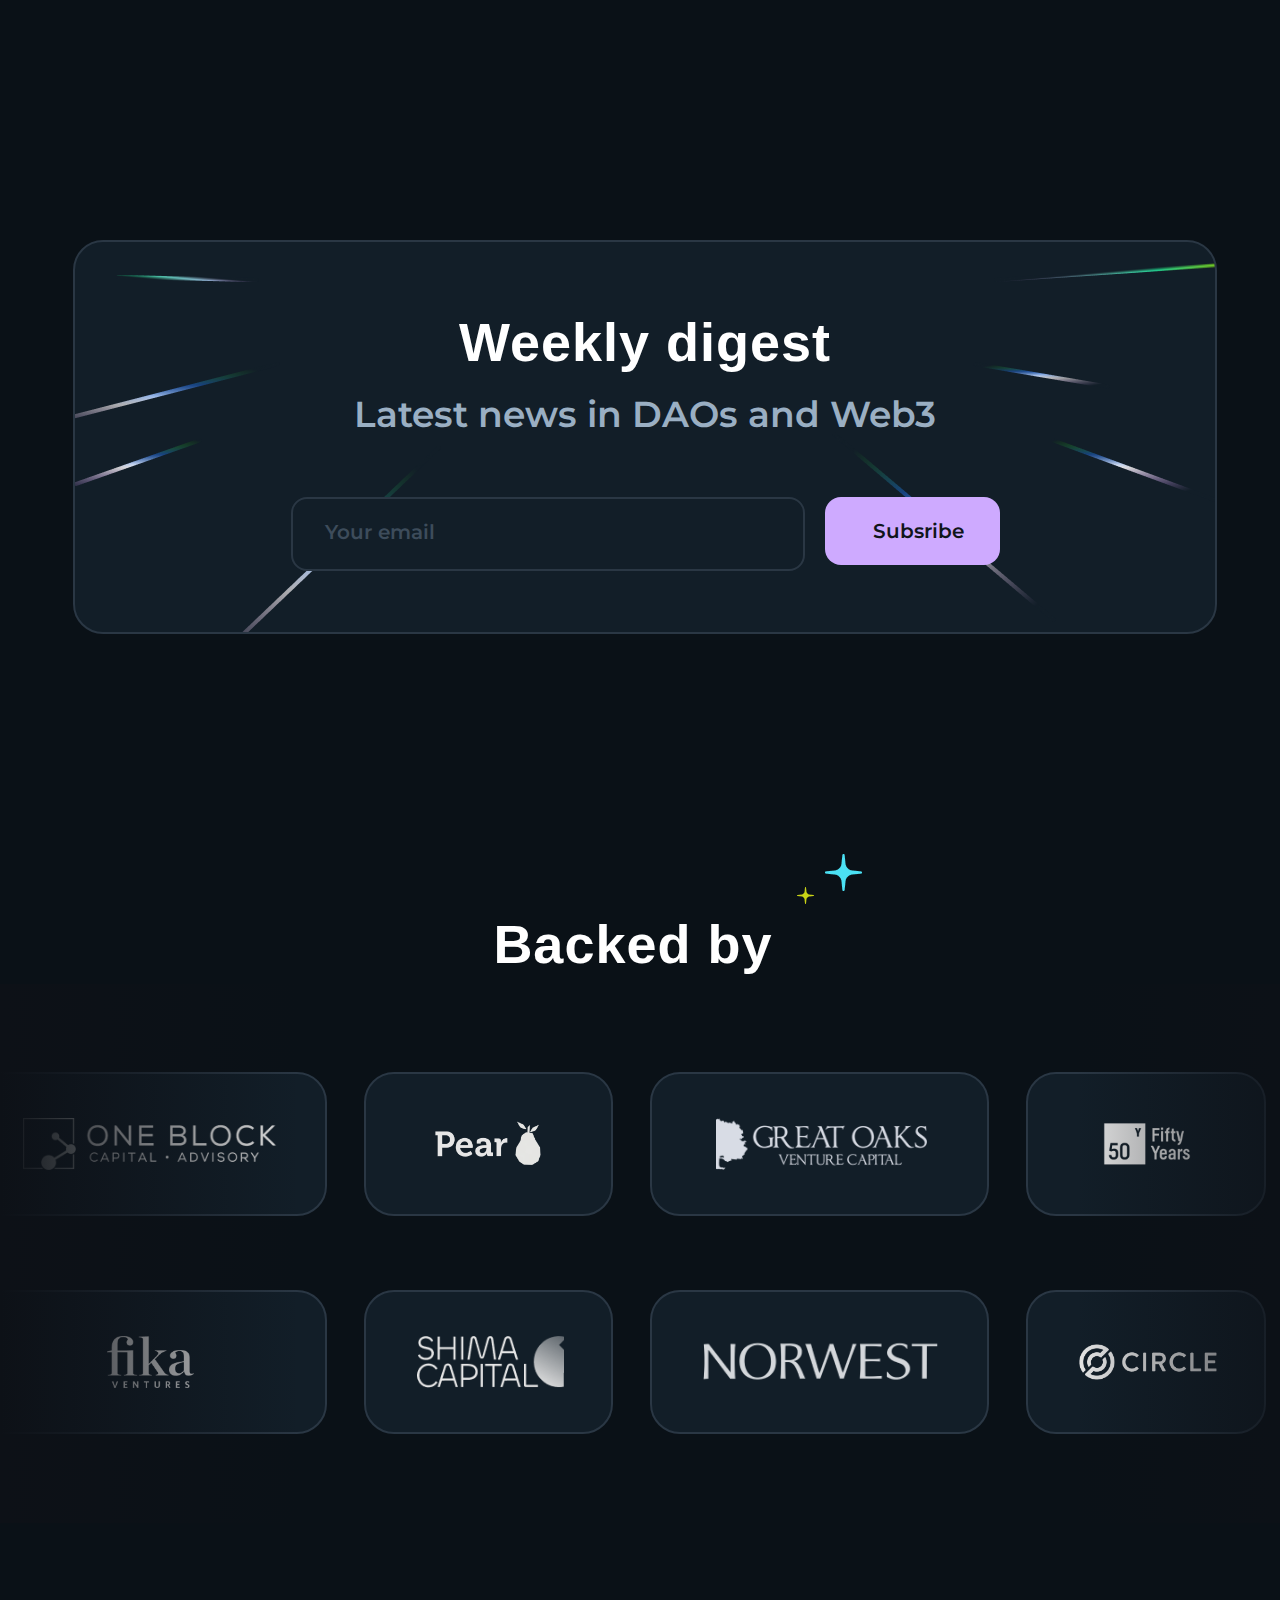
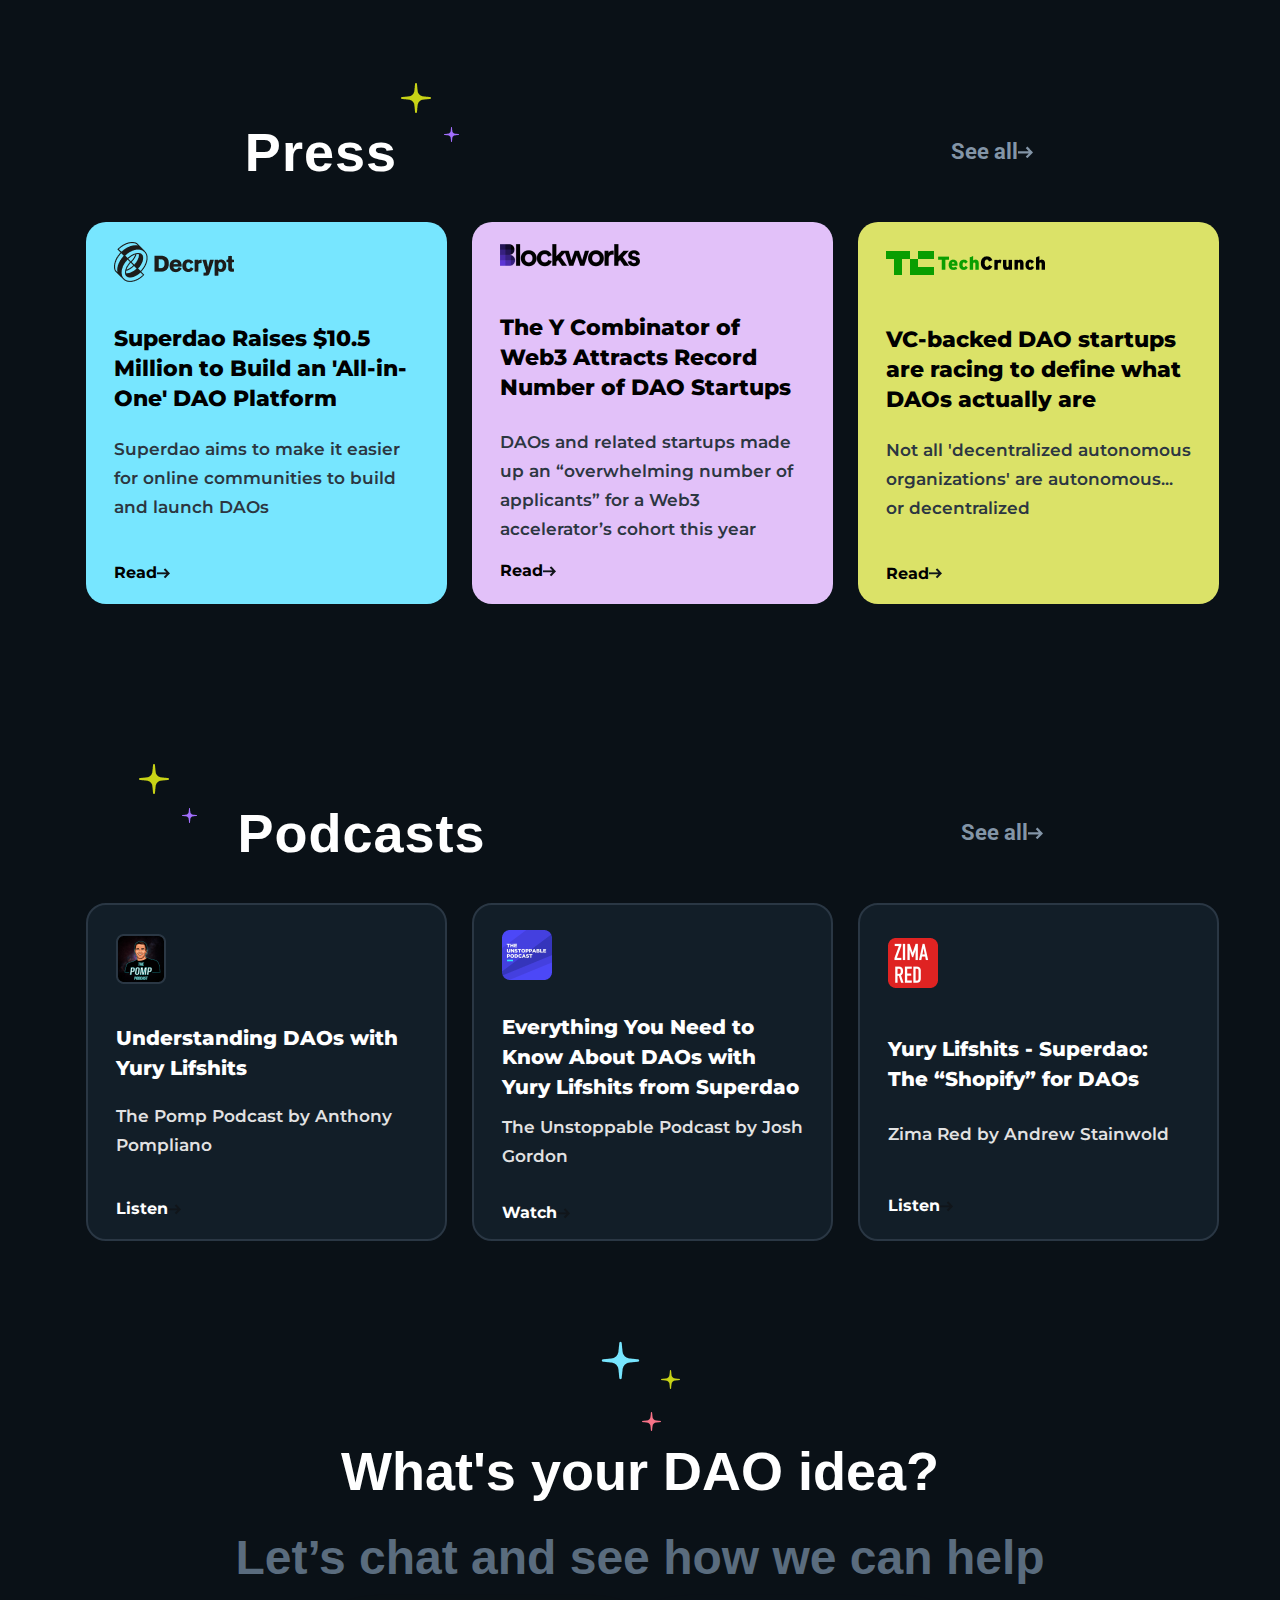
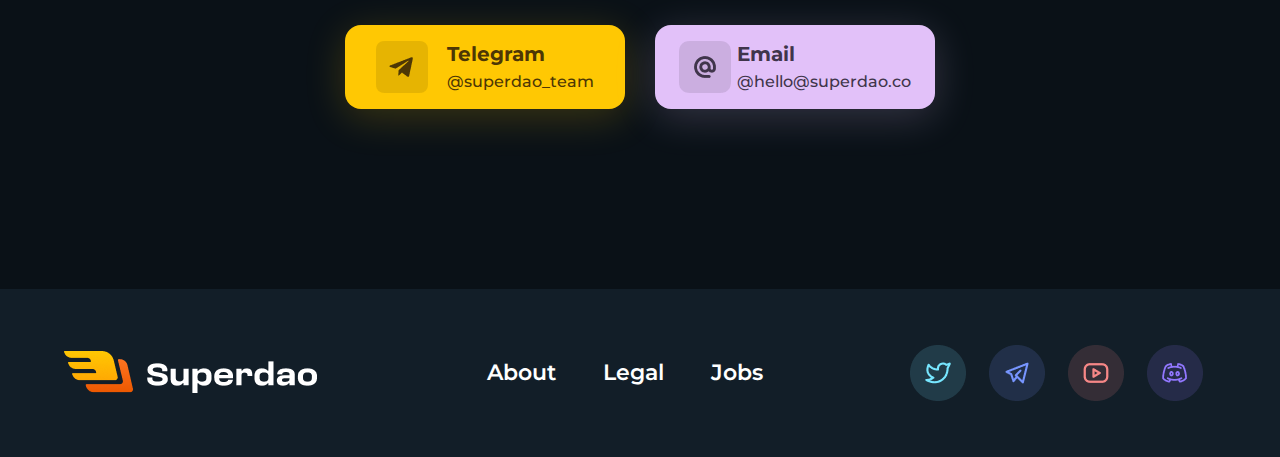
==== commit 1c852e22: "body its all" ====
--- a/html/index.html
+++ b/html/index.html
@@ -57,11 +57,15 @@
     <section class="container-info"> 
         <div class="dashboard">
         <div class="dashboard__info">
-          <h1 class="dashboard__title">The easiest way to start a DAO</h1>
-          <p class="dashboard__text">
-            An all-in-one platform to start, manage and grow a decentralized autonomous organization
-          </p>
-          <button class="dashboard__btn">Get started</button>
+          <div class="dash_cont">
+            <h1 class="dashboard__title">The easiest way to start a DAO</h1>
+            <p class="dashboard__text">
+              An all-in-one platform to start, manage and grow a decentralized autonomous organization
+            </p>
+            <button class="dashboard__btn">Get started</button>
+          </div>
+          
+          
         </div>
       </div>
     </section>
@@ -191,7 +195,7 @@
         <img class="dashboard__title__2star" src="/img/body/starBacked.png" alt="logo" /> 
       </div>
       <div class="container__wrapper">
-      <div class="container__cards__backed">
+        <div class="container__cards__backed">
         <div class="card__backed"><img src="/img/body/backedByCard/Aliance.png" alt=""></div>
         <div class="card__backed"><img src="/img/body/backedByCard/Digital.png" alt=""></div>
         <div class="card__backed"><img src="/img/body/backedByCard/OneBl.png" alt=""></div>
@@ -204,8 +208,8 @@
         <div class="card__backed"><img src="/img/body/backedByCard/Circle.png" alt=""></div>
         <div class="card__backed"><img src="/img/body/backedByCard/PL-logo-vertical-2lines-white.png" alt=""></div>
         <div class="card__backed"><img src="/img/body/backedByCard/Ventur.png" alt=""></div>
-      </div>
-    </div>
+        </div>
+      </div>
     </section>
     <section> 
       <div class="header__block__press">
--- a/css/styles.css
+++ b/css/styles.css
@@ -270,7 +270,7 @@
     max-width: 642px;
     max-height: 164px;
     font-family: 'Loos Wide', sans-serif ;
-    margin: 132px 0 0 636px ;
+    margin: 132px 0 0 0px ; 
     line-height: 82px;
     letter-spacing: 1px;
     text-decoration-skip-ink: none;
@@ -287,8 +287,13 @@
     text-underline-position: from-font;
     text-decoration-skip-ink: none;
     max-width: 642px;
-    margin: 31px 0 0 636px ;
-
+     margin: 31px 0 0 0px ; 
+
+}
+.dash_cont{
+      display: flex;
+      flex-direction: column;
+      align-items: center;
 }
 .dashboard__btn{
 width: 214px;
@@ -310,7 +315,7 @@
 color: #10151A;
 text-underline-position: from-font;
 text-decoration-skip-ink: none;
-margin: 55px 0 50px 853px ;
+ margin: 55px 0 50px 0px ;
 
 }
 .dashboard__header__text{
@@ -324,7 +329,7 @@
     line-height: 80px;
     letter-spacing: 1px;
     text-decoration-skip-ink: none;
-    margin-left: 60px;
+    margin-left: 3%;
     display:table-cell;
 }
 .dashboard__title__star{
@@ -346,8 +351,9 @@
 .dashboard__pj{
   display:flex;
   align-items: center;
-margin-left: 24%;
+margin-left: -7%;
 margin-bottom: 42px ;
+justify-content: center;
 }
 .tag__text{
   display:inline-block;
@@ -486,7 +492,7 @@
 }
 .dashboard__title__2star{
   padding-bottom: 80px;
-  margin-left: 35px;
+  margin-left: 2%;
 }
 
 .dashboard__header__text2{
@@ -500,8 +506,8 @@
   line-height: 80px;
   letter-spacing: 1px;
   text-decoration-skip-ink: none;
-  margin-left: 103px;
-  display:table-cell;
+  margin-left: 10%;
+    display:table-cell;
  
 }
 .dashboard__pj__textDown{
@@ -551,7 +557,7 @@
   line-height: 80px;
   letter-spacing: 1px;
   text-decoration-skip-ink: none;
-  margin-left: 70px;
+  margin-left: 2%;
   display:table-cell;
 }
 .cardsTools{
@@ -584,7 +590,8 @@
 .dashboard__pjTools{
   display:flex;
   align-items: center;
-margin-left: 24%;
+  justify-content: center;
+  margin-left: -7%;
 margin-bottom: 15px ;
 }
 .tags_toolsFirst{
@@ -1218,4 +1225,100 @@
 }
 .footer__text{
   margin-left: 170px;
+}
+/*media-----------------------*/
+
+@media (max-width: 1200px) {
+ .dashboard__title{
+  font-size: 36px;
+  max-width: 400px;
+  line-height: 48px;
+ }
+ .dashboard__text{
+  font-size:18px;
+  max-width: 400px;
+  line-height: 29px;
+ }
+ .dashboard__btn{
+  font-size: 15px;
+  width: 145px;
+  height: 46px; 
+  padding:0px ;
+ }
+ 
+ .dashboard__header__text{
+  font-size: 36px;
+ }
+ .dashboard__title__star{
+  max-width: 61px;
+ }
+ .tag__text,.tag__text2,.tag__text3,
+ .tag__text4,.tag__text5,.tag__text6,.tag__text7 {
+  max-width: 186px;
+  height: 38px;
+  font-size: 16px;
+  padding: 8px 24px ;
+ }
+ .img__block img {
+  max-width: 736px;
+  
+ }
+ .dashboard__header__text2 {
+  font-size: 36px;
+ }
+ .dashboard__title__star2{
+  max-width: 61px;
+ }
+ .dashboard__pj {
+  margin-bottom: 7px;
+ }
+ .dashboard__header__text3,.dashboard__header__textBl  {
+  font-size: 32px;
+  line-height: 50px;
+
+ }
+ .dashboard__header__textTools {
+  font-size: 36px;
+ }
+ .dashboard__title__2star {
+  max-width: 61px;
+}
+.tags_tools,.tags_toolsFirst {
+  font-size: 16px;
+}
+.watch__btn {
+  font-size: 17px;
+  width: 240px;
+  height: 56px; 
+  padding: 10px 48px 10px 48px;
+}
+.dashboard__header__works {
+  font-size: 36px;
+
+}
+.card__img {
+ width: 100px;
+ margin-left: 30px;
+}
+.dashboard__title__2star {
+  padding-bottom: 40px;
+}
+.dashboard__pjHelp {
+  margin-left: 20px;
+  margin-bottom: 17px;
+}
+.help__txt {
+  font-size: 32px;
+}
+.block__text__help {
+  max-width: 738px;
+}
+}
+
+/* Для экранов шириной больше 1200px (например, десктопы) */
+@media (min-width: 1200px) {
+  body {
+    font-size: 20px;
+   
+  }
 }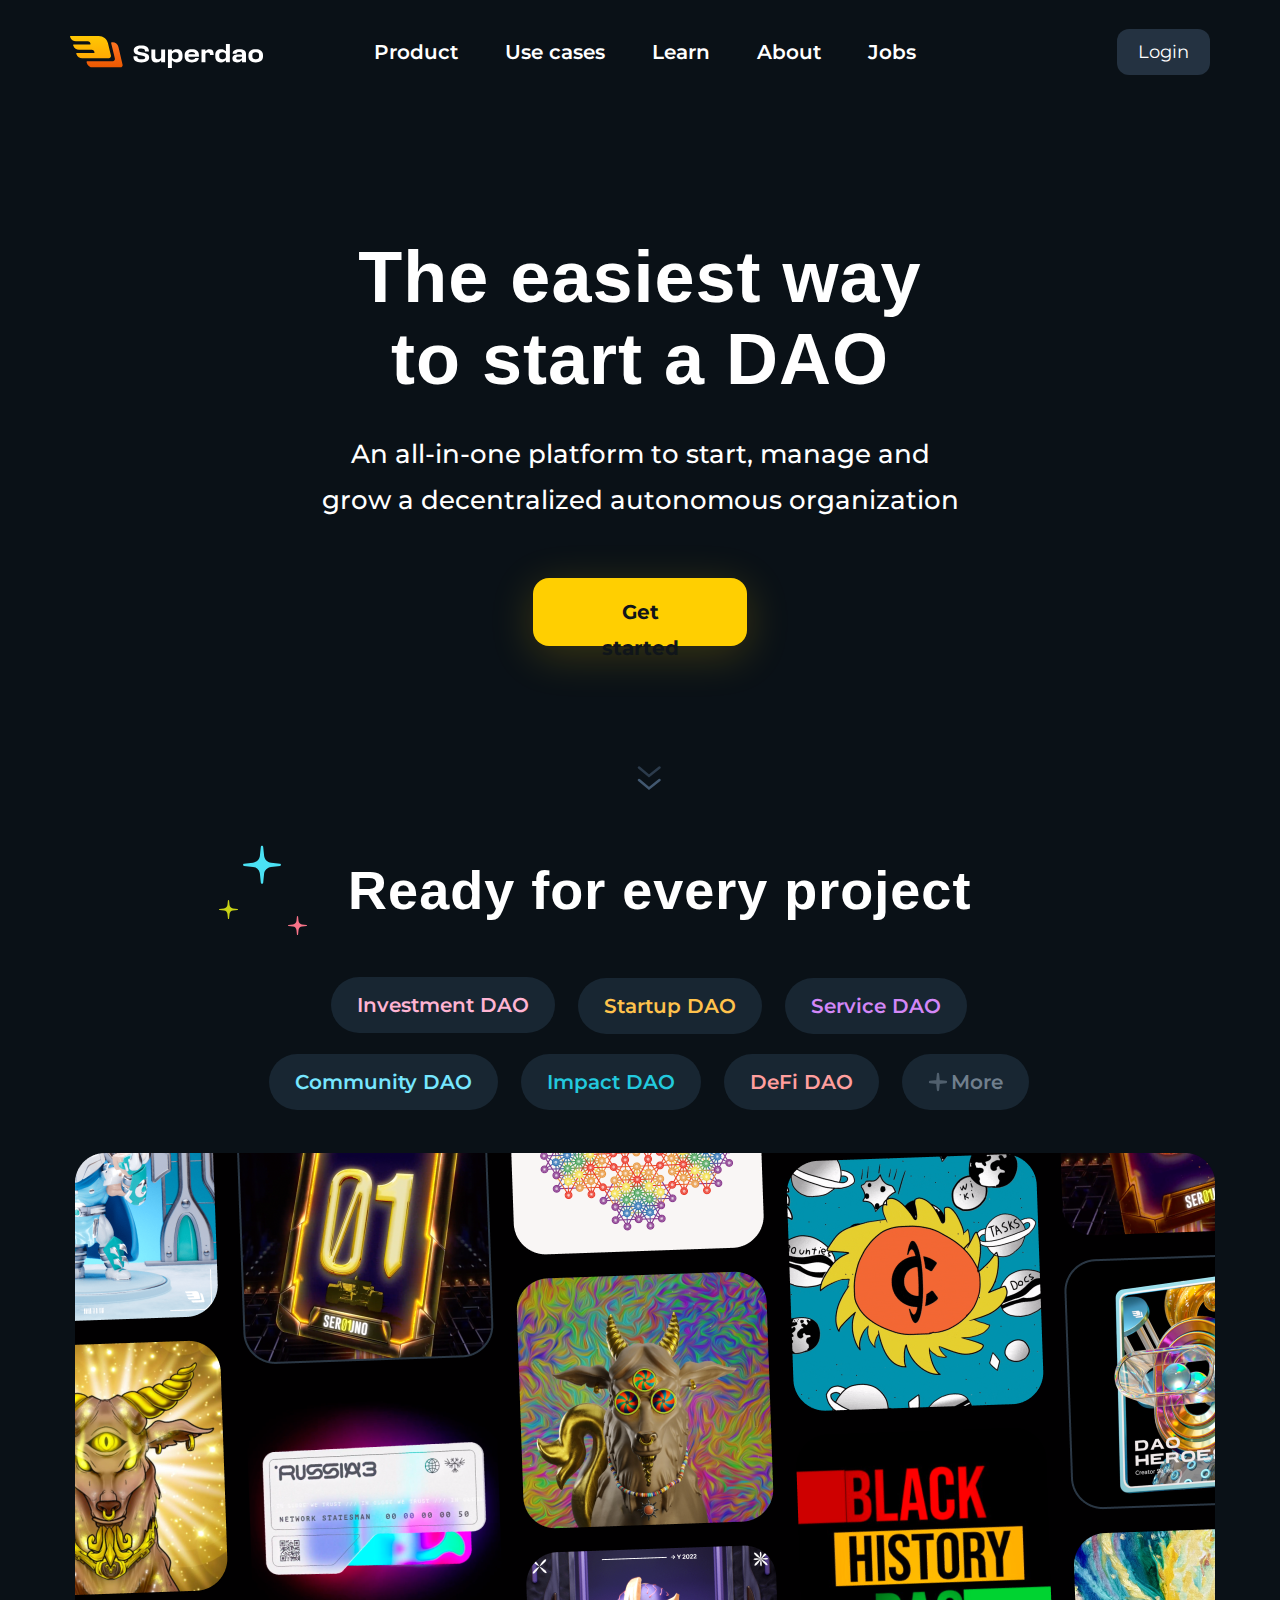
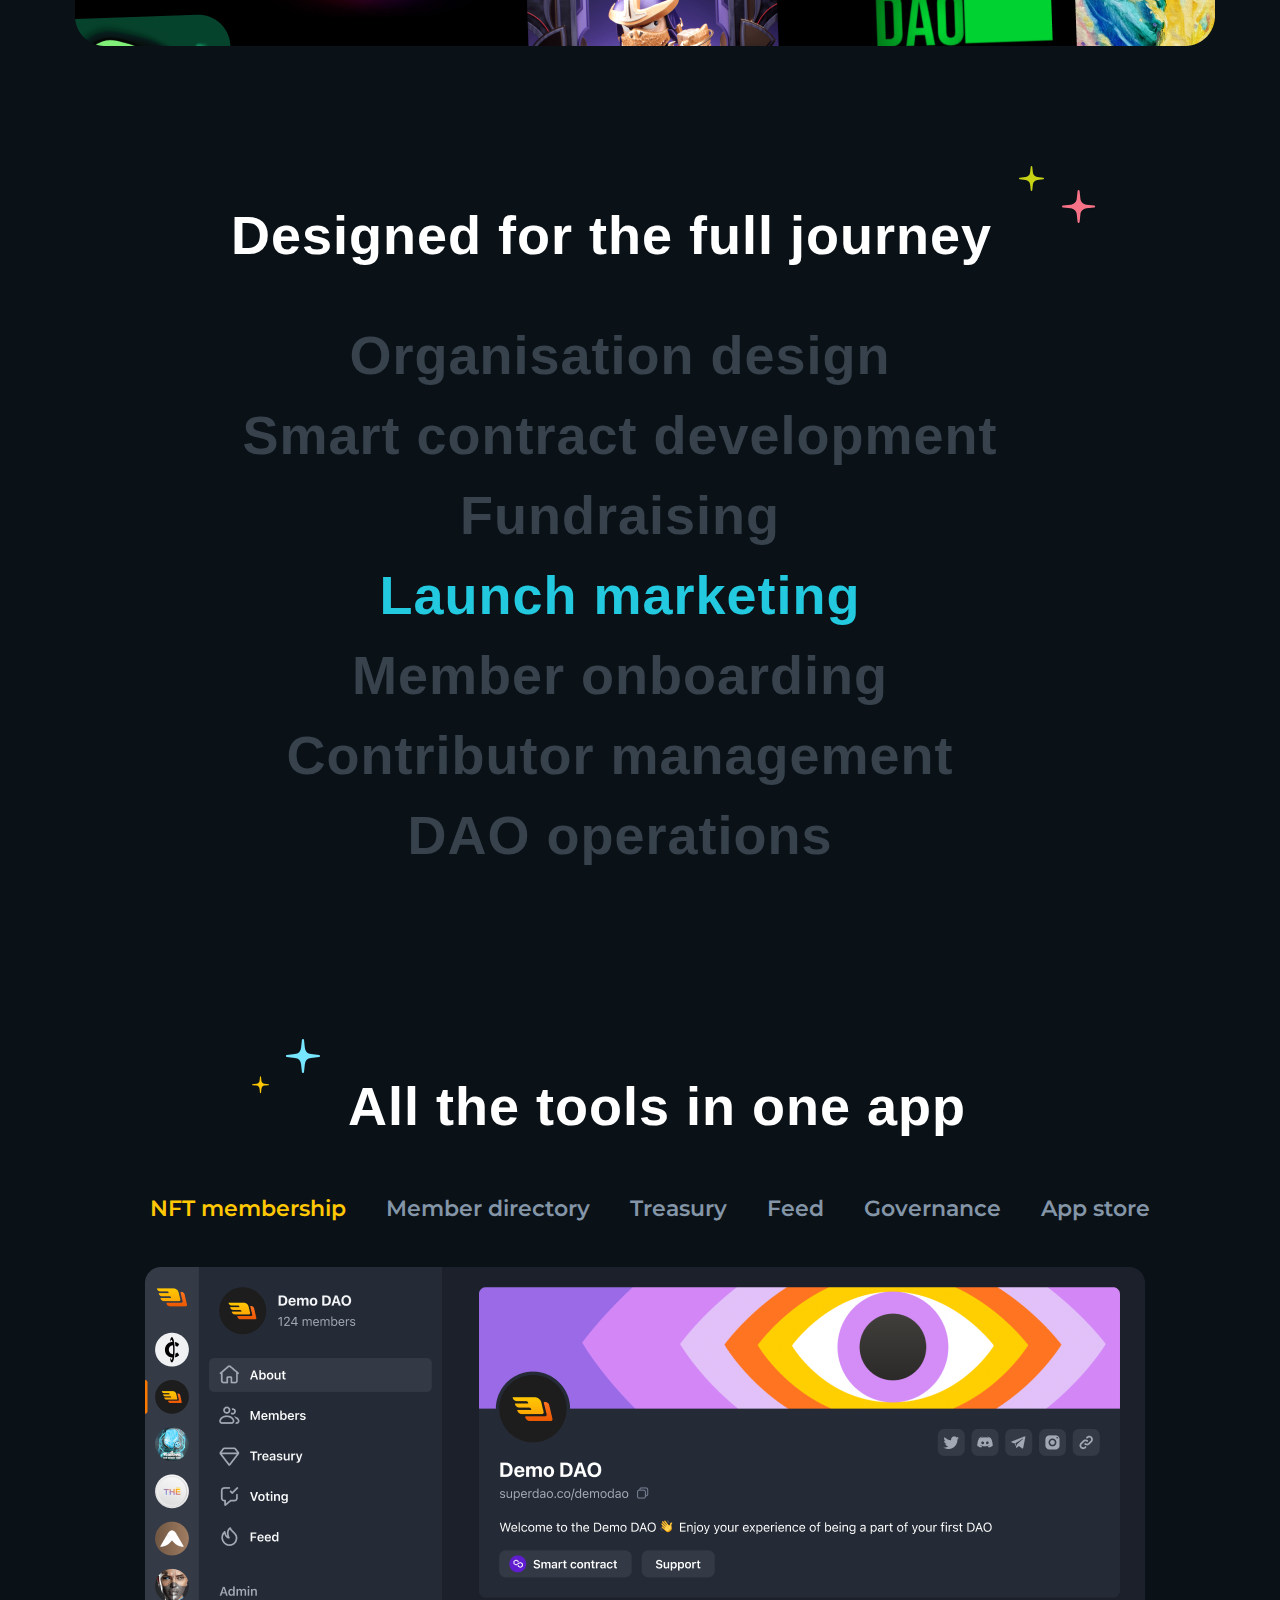
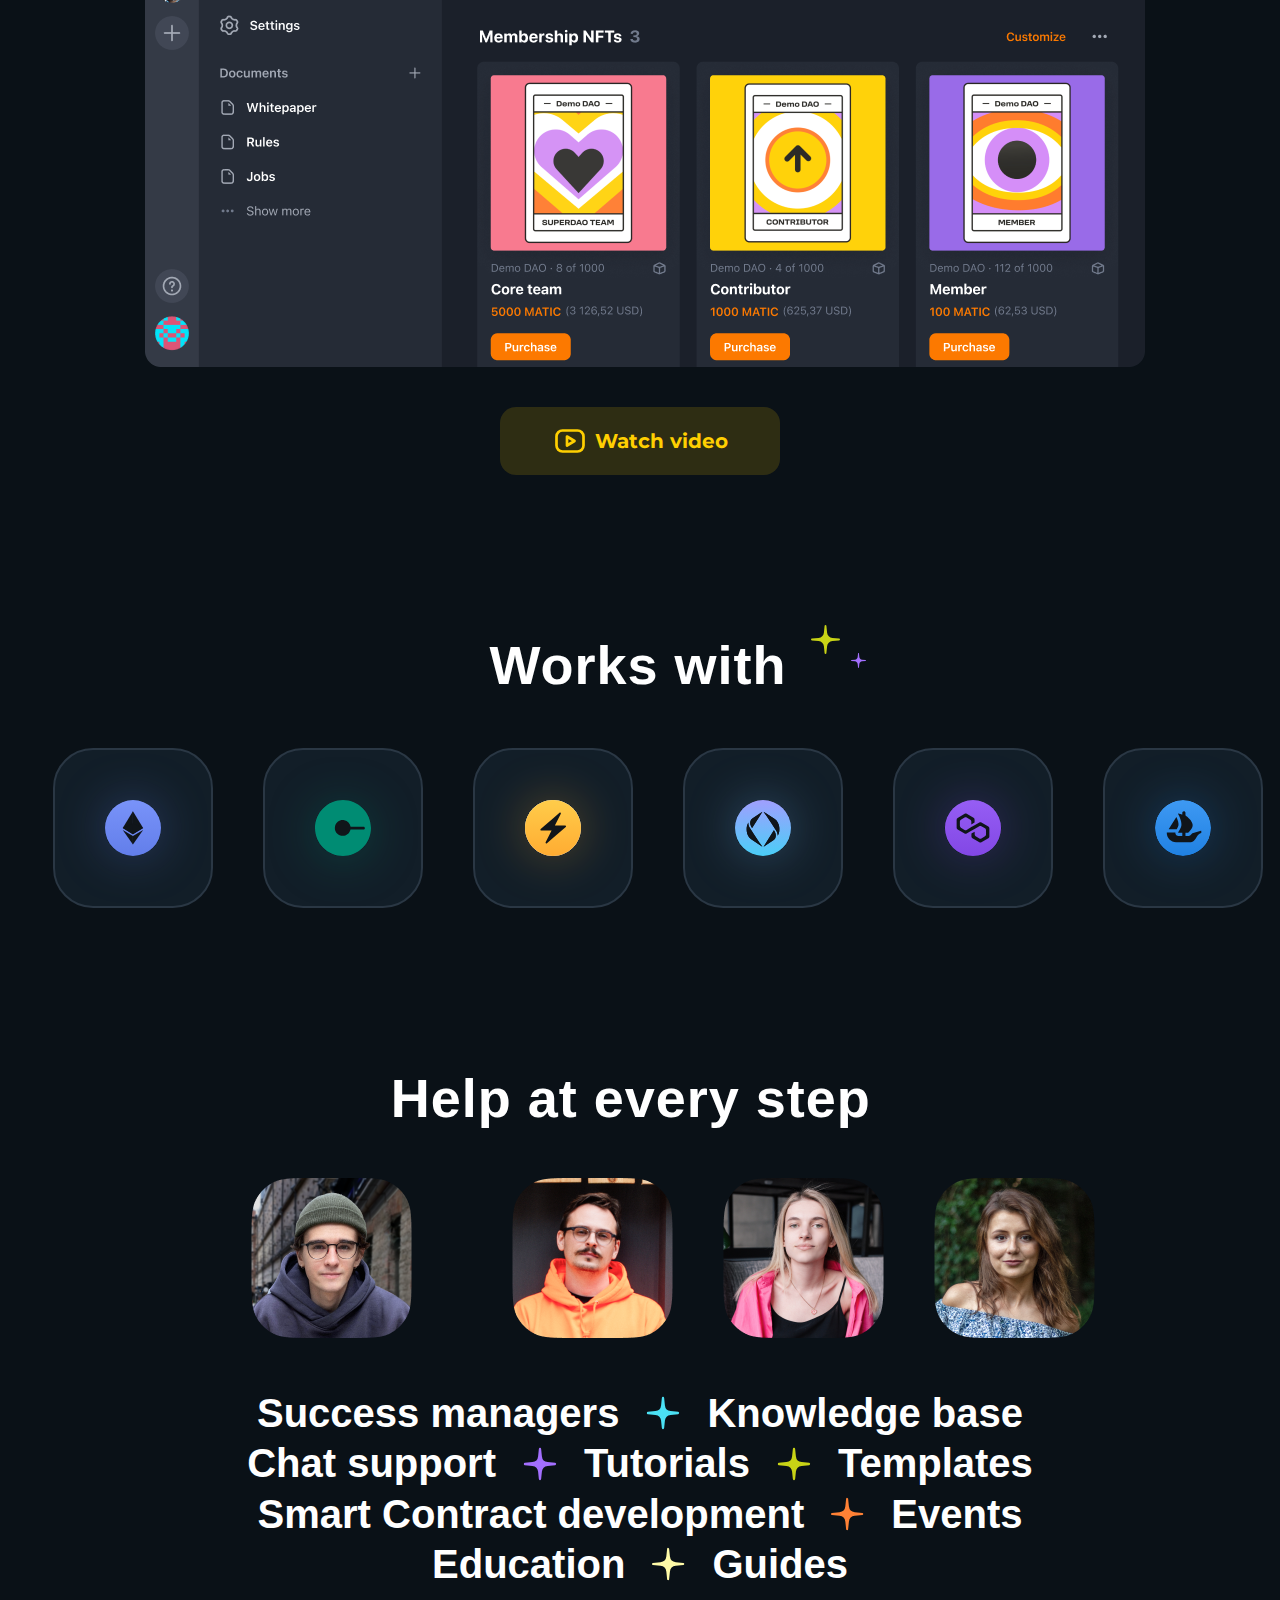
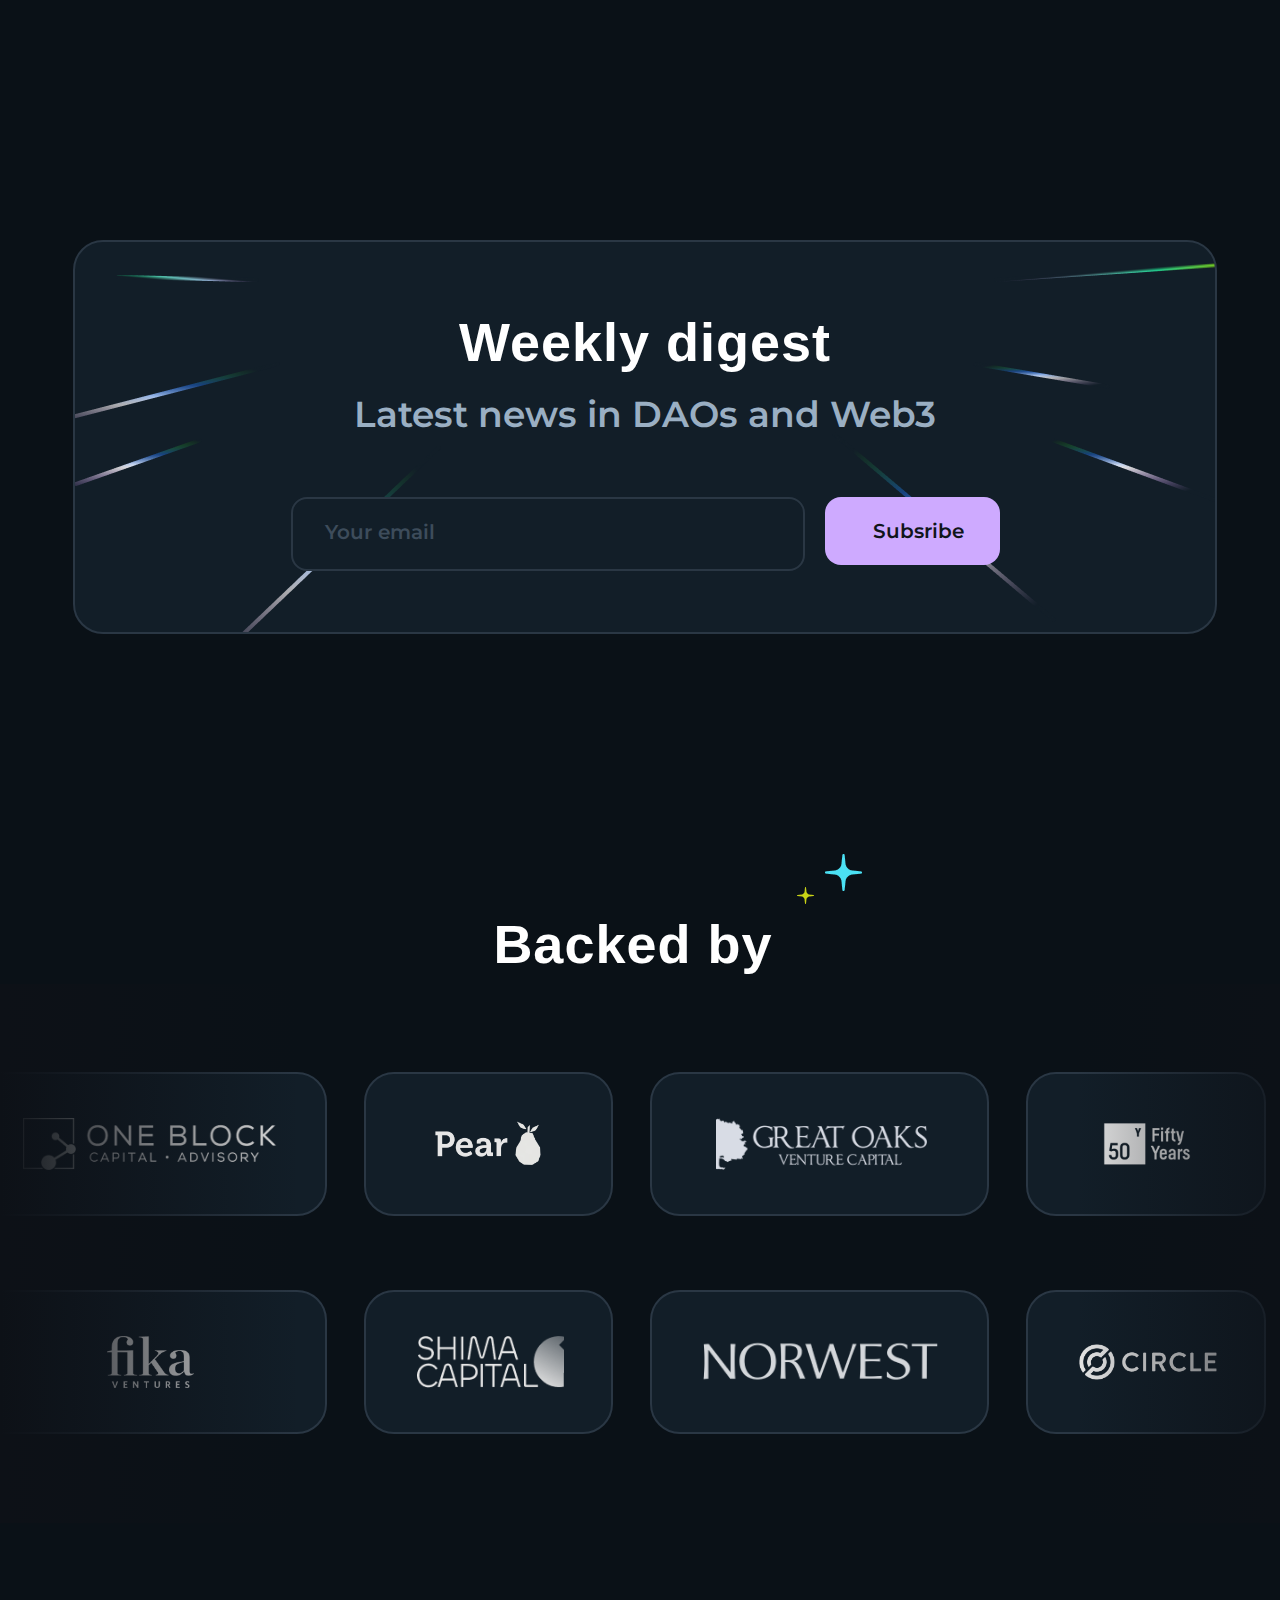
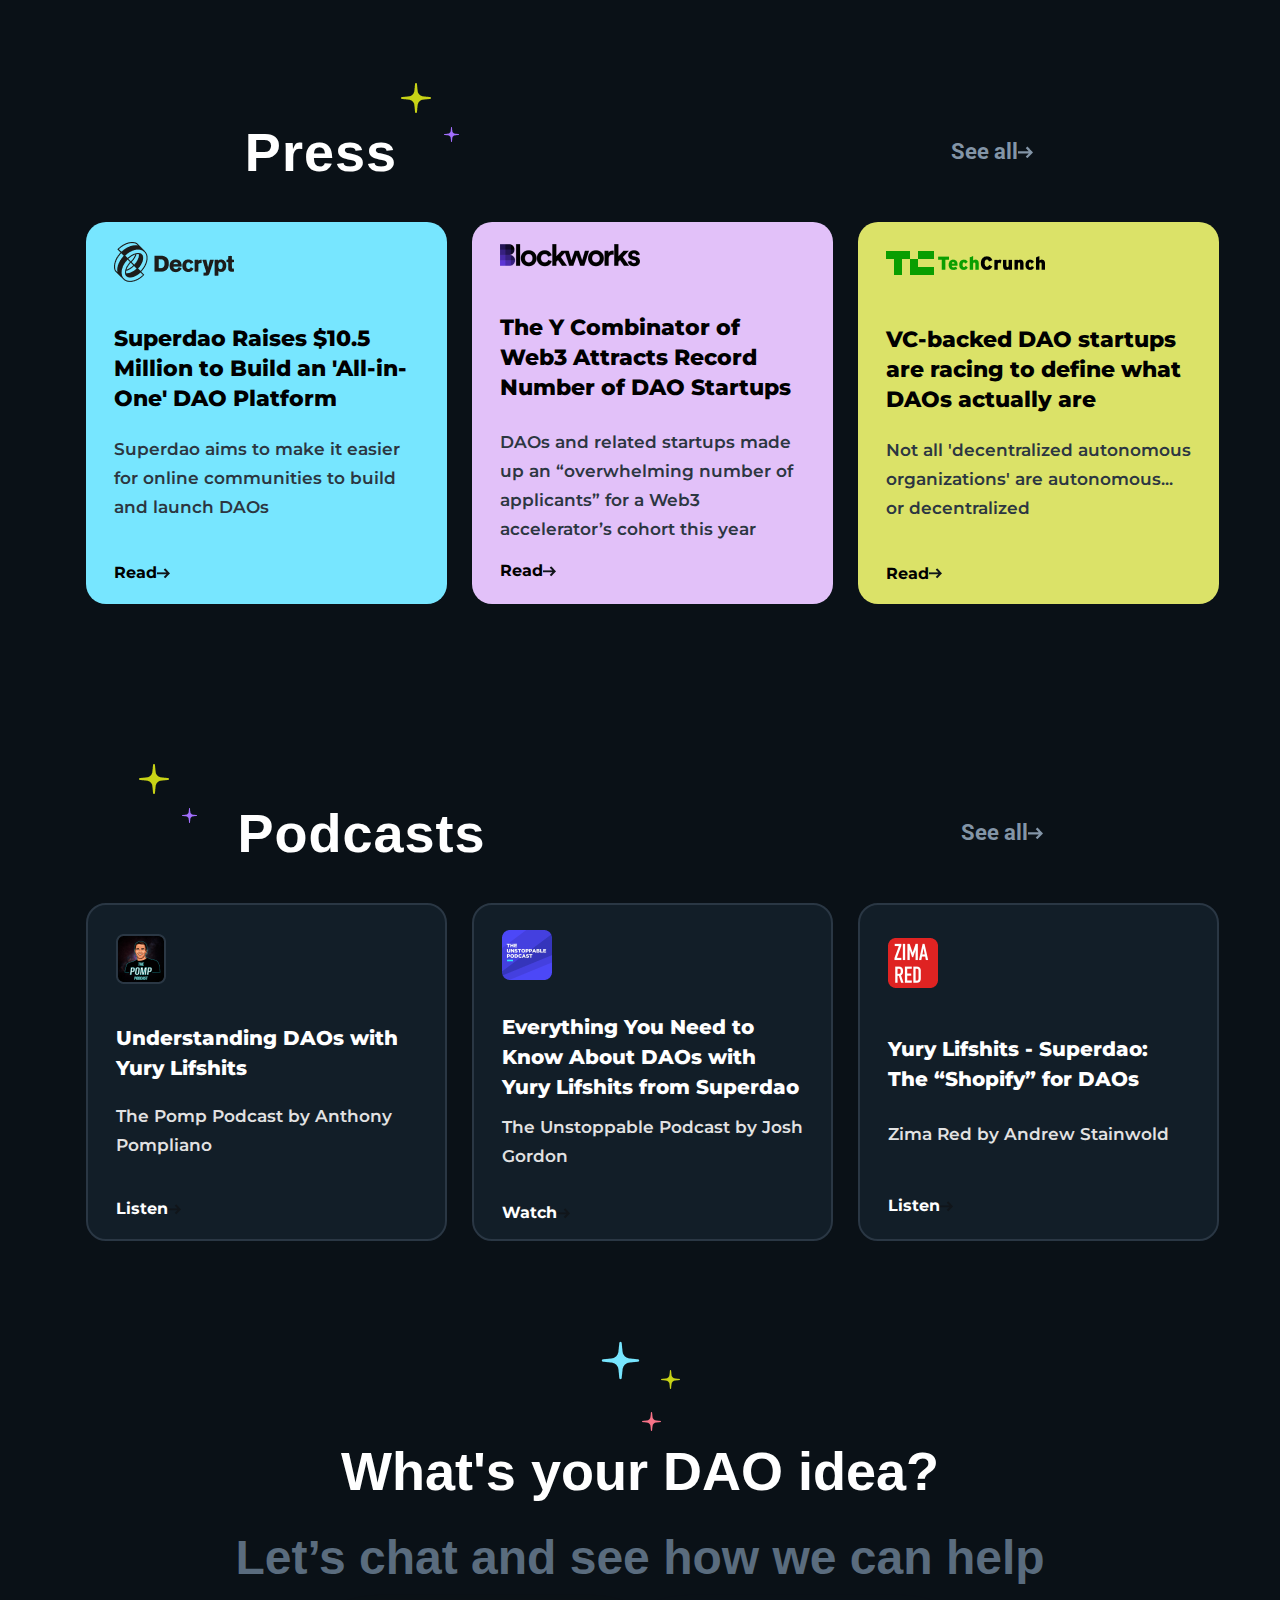
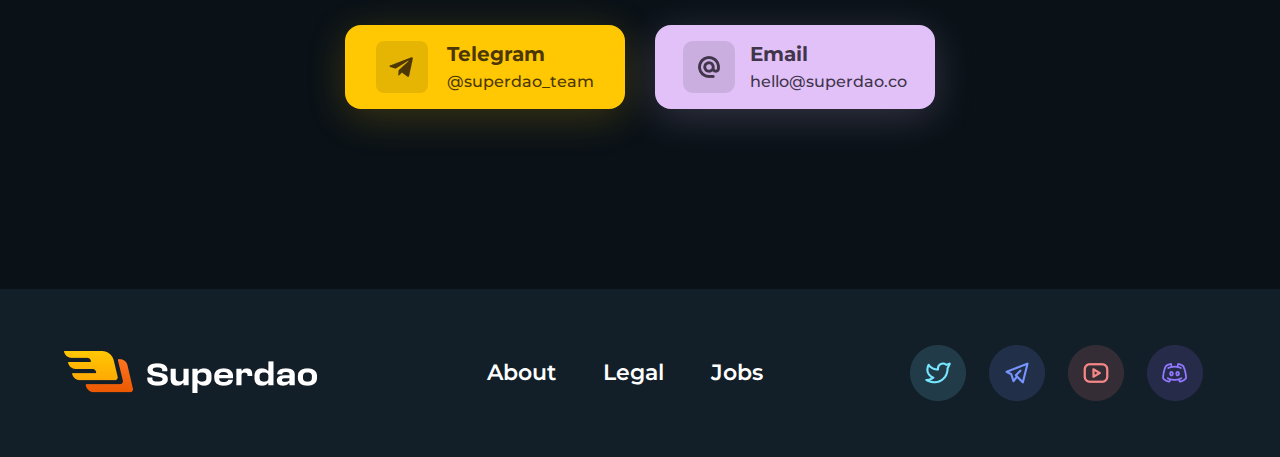
==== commit ab732dca: "адаптив" ====
--- a/html/index.html
+++ b/html/index.html
@@ -298,7 +298,7 @@
     <img src="/img/body/btnImg/mailbtn.png" alt="">
     <div class="btn__text">
       <div class="text__btn__main__email">Email</div>
-      <div class="text__btn__text__email">@hello@superdao.co</div>
+      <div class="text__btn__text__email">hello@superdao.co</div>
     </div>
     
   </button>
--- a/css/styles.css
+++ b/css/styles.css
@@ -1313,6 +1313,149 @@
 .block__text__help {
   max-width: 738px;
 }
+.container__weekly {
+  max-width: 736px;
+  height: 293px;
+}
+.dashboard__header__textWeekly {
+  font-size:36px;
+}
+.weekly__text {
+  font-size: 28px;
+}
+.inp__weekly {
+  width: 324px;
+  height: 60px;
+
+}
+.card__backed  {
+  width: 222px;
+  height: 52px;;
+  padding: 22px 26px ;
+
+
+}
+.container__cards__backed {
+  height: 237px;
+}
+.press__block,.press__block2,.press__block3 {
+width: 232px;
+height: 335px;
+}
+
+.press__block__img {
+  margin-left: 12px;
+}
+.press__block__Htext {
+font-size: 18px;
+line-height: 24px;
+width: 192px;
+margin-left: 20px;
+}
+.press__block__maintext {
+font-size: 13px;
+line-height: 22px;
+width: 192px;
+margin-left: 20px;
+
+
+}
+.press__block__readrow {
+font-size: 12px;
+width: 192px;
+margin-left: 20px;
+
+}
+.press__block__readrow img {
+  margin-left: 4px;
+}
+.header__block__press {
+  margin-top: 70px;
+}
+.dashboard__header__podcast {
+  font-size: 36px
+}
+.dashboard__title__2starPod {
+  width: 44px;
+}
+.podcast__block {
+  width: 232px;
+  height: 284px;
+}
+.podcast__block__Htext {
+font-size: 17px;
+width: 192px;
+line-height: 24px;
+margin-left: 20px;
+}
+.podcast__block__maintext {
+font-size: 14px;
+width: 192px;
+line-height: 20px;
+margin-left: 20px;
+
+
+}
+.podcast__block__readrow {
+font-size: 12px;
+width: 192px;
+margin-left: 20px;
+}
+.podcast__block__img {
+  margin-left: 20px;
+  width: 40px;
+}
+.main__stars3 img{
+  width: 43px;
+}
+.dashboard__title__text {
+font-size: 36px;
+line-height: 20px;
+}
+.dashboard__title__maintext {
+font-size: 30px;
+}
+.btn__tg ,.btn__email {
+width: 235px;
+height: 72px;
+}
+.btn__tg img {
+width: 52px;
+margin-left: -17px;
+
+}
+.btn__email img {
+  width: 52px;
+  margin-left: -10px;
+  }
+  .text__btn__main,.text__btn__main__email {
+font-size: 18px;
+  }
+  .text__btn__text,.text__btn__text__email  {
+    font-size: 14px;
+  }
+  .footer__logo img {
+    max-width: 170px;
+  }
+  .footer__text {
+    margin-left: 10%;
+    width: 224px;
+  }
+  .footer__icon img {
+    width: 44px;
+  }
+  .header__menu-items {
+    margin-right: 34px;
+  }
+  .fot_ic {
+    margin-right: 10px;
+}
+.footer__icon {
+  margin-left: 10%;
+}
+.footer__block {
+margin-left: -100px;
+}
 }
 
 /* Для экранов шириной больше 1200px (например, десктопы) */
